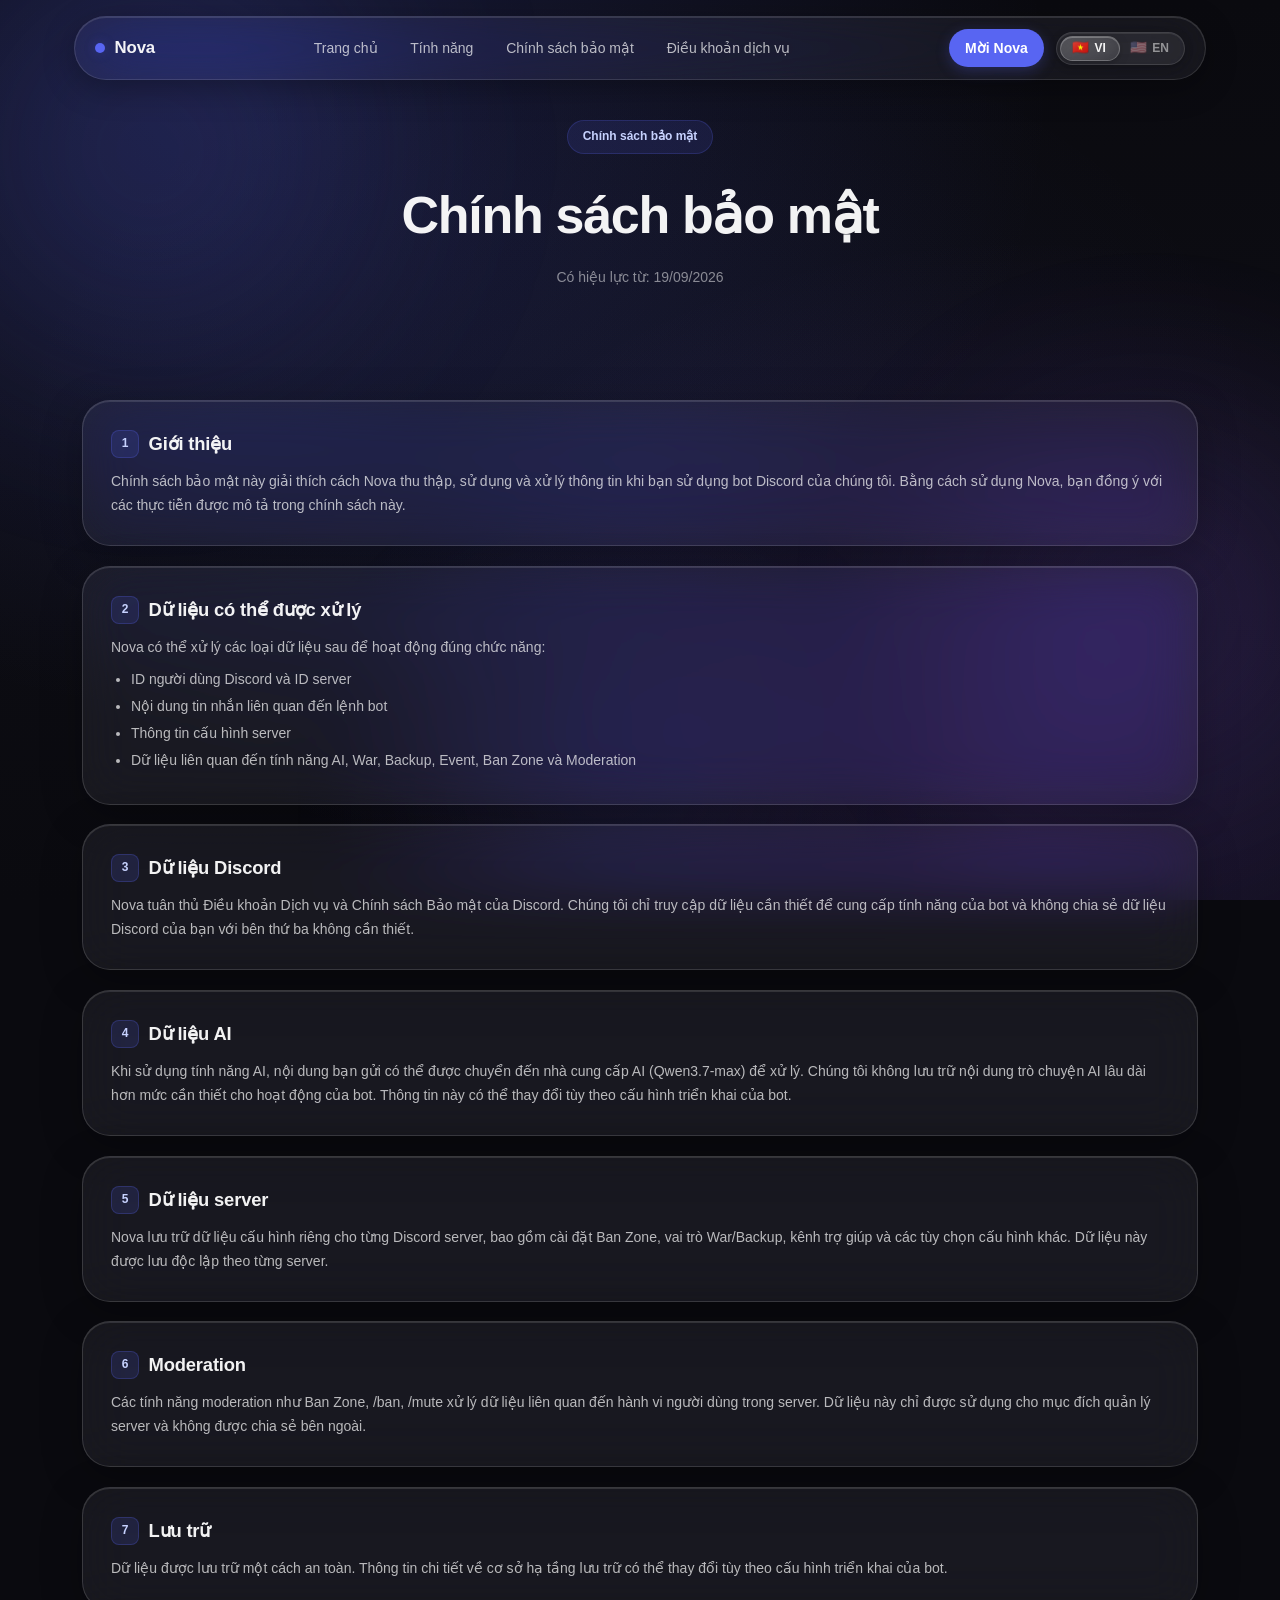
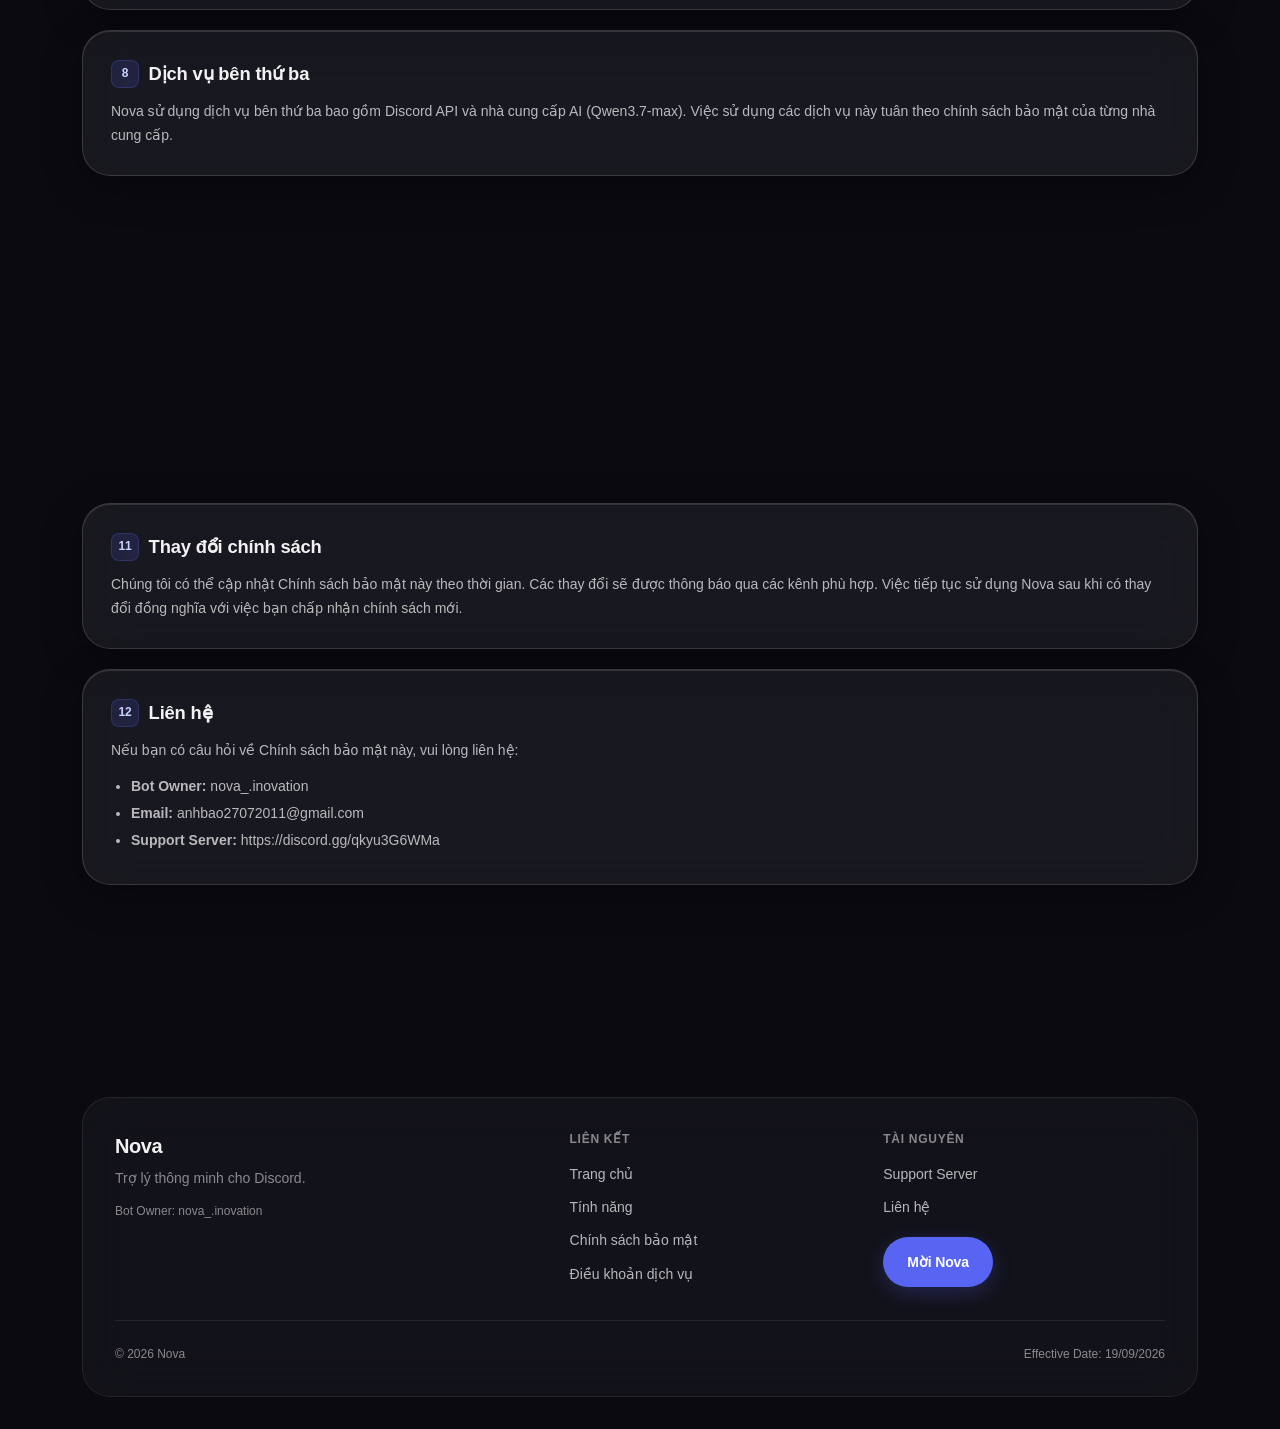
==== privacy-policy.html @ ef2ddf1a "Add files via upload" ====
<!DOCTYPE html>
<html lang="vi">
<head>
    <meta charset="UTF-8">
    <meta name="viewport" content="width=device-width, initial-scale=1.0, viewport-fit=cover">
    <meta name="description" content="Chính sách bảo mật của Nova Discord bot.">
    <meta name="theme-color" content="#0a0a0f">

    <!-- Open Graph -->
    <meta property="og:type" content="website">
    <meta property="og:title" content="Chính sách bảo mật — Nova">
    <meta property="og:description" content="Chính sách bảo mật của Nova Discord bot.">
    <meta property="og:image" content="assets/avatar.png">

    <!-- Twitter -->
    <meta name="twitter:card" content="summary_large_image">
    <meta name="twitter:title" content="Chính sách bảo mật — Nova">
    <meta name="twitter:description" content="Chính sách bảo mật của Nova Discord bot.">

    <title>Chính sách bảo mật — Nova</title>
    <link rel="icon" type="image/png" href="assets/avatar.png">
    <link rel="stylesheet" href="style.css">
</head>
<body data-page="privacy">
    <!-- Background Ambient Lighting -->
    <div class="bg-ambient" aria-hidden="true">
        <div class="blob blob-1"></div>
        <div class="blob blob-2"></div>
        <div class="blob blob-3"></div>
    </div>

    <!-- Mobile Overlay -->
    <div class="mobile-overlay" aria-hidden="true"></div>

    <!-- Navbar -->
    <nav class="navbar" role="navigation" aria-label="Main navigation">
        <div class="navbar-inner">
            <a href="index.html" class="nav-brand" aria-label="Nova Home">
                <span class="nav-brand-dot" aria-hidden="true"></span>
                <span>Nova</span>
            </a>

            <ul class="nav-links" role="list">
                <li><a href="index.html" data-i18n="nav.home">Trang chủ</a></li>
                <li><a href="index.html#features" data-i18n="nav.features">Tính năng</a></li>
                <li><a href="privacy-policy.html" data-i18n="nav.privacy">Chính sách bảo mật</a></li>
                <li><a href="terms-of-service.html" data-i18n="nav.terms">Điều khoản dịch vụ</a></li>
            </ul>

            <div class="nav-actions">
                <a href="#" data-href="invite" class="nav-invite" data-i18n="nav.invite">Mời Nova</a>

                <div class="lang-switch vi" role="group" aria-label="Language switcher">
                    <div class="lang-switch-thumb" aria-hidden="true"></div>
                    <button type="button" class="lang-btn" data-lang="vi" role="tab" aria-selected="true" aria-label="Tiếng Việt">
                        <span class="lang-flag">🇻🇳</span>
                        <span>VI</span>
                    </button>
                    <button type="button" class="lang-btn" data-lang="en" role="tab" aria-selected="false" aria-label="English">
                        <span class="lang-flag">🇺🇸</span>
                        <span>EN</span>
                    </button>
                </div>

                <button type="button" class="mobile-menu-btn" aria-label="Open menu" aria-expanded="false" aria-controls="mobile-menu">
                    <span aria-hidden="true"></span>
                </button>
            </div>
        </div>
    </nav>

    <!-- Mobile Menu -->
    <div class="mobile-menu" id="mobile-menu" role="dialog" aria-label="Mobile navigation">
        <a href="index.html" data-i18n="nav.home">Trang chủ</a>
        <a href="index.html#features" data-i18n="nav.features">Tính năng</a>
        <a href="privacy-policy.html" data-i18n="nav.privacy">Chính sách bảo mật</a>
        <a href="terms-of-service.html" data-i18n="nav.terms">Điều khoản dịch vụ</a>
        <a href="#" data-href="invite" class="mobile-invite" data-i18n="nav.invite">Mời Nova</a>
    </div>

    <!-- Legal Hero -->
    <header class="legal-hero">
        <div class="container">
            <div class="reveal">
                <span class="legal-badge" data-i18n="privacy.badge">Chính sách bảo mật</span>
            </div>
            <h1 class="legal-title reveal" data-stagger="1" data-i18n="privacy.title">Chính sách bảo mật</h1>
            <p class="legal-effective reveal" data-stagger="2" data-i18n="privacy.effective">Có hiệu lực từ: 19/09/2026</p>
        </div>
    </header>

    <!-- Legal Content -->
    <main class="legal-content">
        <div class="container">
            <article class="legal-section reveal">
                <h2><span class="legal-section-num">1</span><span data-i18n="privacy.s1.title">Giới thiệu</span></h2>
                <p data-i18n="privacy.s1.text">
                    Chính sách bảo mật này giải thích cách Nova thu thập, sử dụng và xử lý thông tin khi bạn sử dụng bot Discord của chúng tôi. Bằng cách sử dụng Nova, bạn đồng ý với các thực tiễn được mô tả trong chính sách này.
                </p>
            </article>

            <article class="legal-section reveal">
                <h2><span class="legal-section-num">2</span><span data-i18n="privacy.s2.title">Dữ liệu có thể được xử lý</span></h2>
                <p data-i18n="privacy.s2.text">Nova có thể xử lý các loại dữ liệu sau để hoạt động đúng chức năng:</p>
                <ul data-i18n-list="privacy.s2.items">
                    <li>ID người dùng Discord và ID server</li>
                    <li>Nội dung tin nhắn liên quan đến lệnh bot</li>
                    <li>Thông tin cấu hình server</li>
                    <li>Dữ liệu liên quan đến tính năng AI, War, Backup, Event, Ban Zone và Moderation</li>
                </ul>
            </article>

            <article class="legal-section reveal">
                <h2><span class="legal-section-num">3</span><span data-i18n="privacy.s3.title">Dữ liệu Discord</span></h2>
                <p data-i18n="privacy.s3.text">
                    Nova tuân thủ Điều khoản Dịch vụ và Chính sách Bảo mật của Discord. Chúng tôi chỉ truy cập dữ liệu cần thiết để cung cấp tính năng của bot và không chia sẻ dữ liệu Discord của bạn với bên thứ ba không cần thiết.
                </p>
            </article>

            <article class="legal-section reveal">
                <h2><span class="legal-section-num">4</span><span data-i18n="privacy.s4.title">Dữ liệu AI</span></h2>
                <p data-i18n="privacy.s4.text">
                    Khi sử dụng tính năng AI, nội dung bạn gửi có thể được chuyển đến nhà cung cấp AI (Qwen3.7-max) để xử lý. Chúng tôi không lưu trữ nội dung trò chuyện AI lâu dài hơn mức cần thiết cho hoạt động của bot. Thông tin này có thể thay đổi tùy theo cấu hình triển khai của bot.
                </p>
            </article>

            <article class="legal-section reveal">
                <h2><span class="legal-section-num">5</span><span data-i18n="privacy.s5.title">Dữ liệu server</span></h2>
                <p data-i18n="privacy.s5.text">
                    Nova lưu trữ dữ liệu cấu hình riêng cho từng Discord server, bao gồm cài đặt Ban Zone, vai trò War/Backup, kênh trợ giúp và các tùy chọn cấu hình khác. Dữ liệu này được lưu độc lập theo từng server.
                </p>
            </article>

            <article class="legal-section reveal">
                <h2><span class="legal-section-num">6</span><span data-i18n="privacy.s6.title">Moderation</span></h2>
                <p data-i18n="privacy.s6.text">
                    Các tính năng moderation như Ban Zone, /ban, /mute xử lý dữ liệu liên quan đến hành vi người dùng trong server. Dữ liệu này chỉ được sử dụng cho mục đích quản lý server và không được chia sẻ bên ngoài.
                </p>
            </article>

            <article class="legal-section reveal">
                <h2><span class="legal-section-num">7</span><span data-i18n="privacy.s7.title">Lưu trữ</span></h2>
                <p data-i18n="privacy.s7.text">
                    Dữ liệu được lưu trữ một cách an toàn. Thông tin chi tiết về cơ sở hạ tầng lưu trữ có thể thay đổi tùy theo cấu hình triển khai của bot.
                </p>
            </article>

            <article class="legal-section reveal">
                <h2><span class="legal-section-num">8</span><span data-i18n="privacy.s8.title">Dịch vụ bên thứ ba</span></h2>
                <p data-i18n="privacy.s8.text">
                    Nova sử dụng dịch vụ bên thứ ba bao gồm Discord API và nhà cung cấp AI (Qwen3.7-max). Việc sử dụng các dịch vụ này tuân theo chính sách bảo mật của từng nhà cung cấp.
                </p>
            </article>

            <article class="legal-section reveal">
                <h2><span class="legal-section-num">9</span><span data-i18n="privacy.s9.title">Bảo mật</span></h2>
                <p data-i18n="privacy.s9.text">
                    Chúng tôi thực hiện các biện pháp bảo mật hợp lý để bảo vệ dữ liệu. Tuy nhiên, không có phương thức truyền tải hoặc lưu trữ nào hoàn toàn an toàn. Thông tin chi tiết về mã hóa có thể thay đổi tùy theo cấu hình triển khai của bot.
                </p>
            </article>

            <article class="legal-section reveal">
                <h2><span class="legal-section-num">10</span><span data-i18n="privacy.s10.title">Thời gian lưu trữ</span></h2>
                <p data-i18n="privacy.s10.text">
                    Dữ liệu được lưu trữ trong khoảng thời gian cần thiết để cung cấp dịch vụ. Thời gian lưu trữ cụ thể có thể thay đổi tùy theo cấu hình triển khai của bot.
                </p>
            </article>

            <article class="legal-section reveal">
                <h2><span class="legal-section-num">11</span><span data-i18n="privacy.s11.title">Thay đổi chính sách</span></h2>
                <p data-i18n="privacy.s11.text">
                    Chúng tôi có thể cập nhật Chính sách bảo mật này theo thời gian. Các thay đổi sẽ được thông báo qua các kênh phù hợp. Việc tiếp tục sử dụng Nova sau khi có thay đổi đồng nghĩa với việc bạn chấp nhận chính sách mới.
                </p>
            </article>

            <article class="legal-section reveal">
                <h2><span class="legal-section-num">12</span><span data-i18n="privacy.s12.title">Liên hệ</span></h2>
                <p data-i18n="privacy.s12.text">Nếu bạn có câu hỏi về Chính sách bảo mật này, vui lòng liên hệ:</p>
                <ul style="margin-top: 0.75rem;">
                    <li><strong>Bot Owner:</strong> nova_.inovation</li>
                    <li><strong>Email:</strong> <a href="mailto:anhbao27072011@gmail.com">anhbao27072011@gmail.com</a></li>
                    <li><strong>Support Server:</strong> <a href="https://discord.gg/qkyu3G6WMa" target="_blank" rel="noopener noreferrer">https://discord.gg/qkyu3G6WMa</a></li>
                </ul>
            </article>
        </div>
    </main>

    <!-- Footer -->
    <footer class="footer">
        <div class="container">
            <div class="footer-inner">
                <div class="footer-grid">
                    <div>
                        <div class="footer-brand-name">Nova</div>
                        <p class="footer-brand-tagline" data-i18n="footer.tagline">Trợ lý thông minh cho Discord.</p>
                        <p class="footer-owner" data-i18n="footer.owner">Bot Owner: nova_.inovation</p>
                    </div>

                    <div>
                        <h4 class="footer-col-title" data-i18n="footer.col.links">Liên kết</h4>
                        <ul class="footer-links" role="list">
                            <li><a href="index.html" data-i18n="footer.link.home">Trang chủ</a></li>
                            <li><a href="index.html#features" data-i18n="footer.link.features">Tính năng</a></li>
                            <li><a href="privacy-policy.html" data-i18n="footer.link.privacy">Chính sách bảo mật</a></li>
                            <li><a href="terms-of-service.html" data-i18n="footer.link.terms">Điều khoản dịch vụ</a></li>
                        </ul>
                    </div>

                    <div>
                        <h4 class="footer-col-title" data-i18n="footer.col.resources">Tài nguyên</h4>
                        <ul class="footer-links" role="list">
                            <li><a href="#" data-href="support" target="_blank" rel="noopener noreferrer" data-i18n="footer.link.support">Support Server</a></li>
                            <li><a href="mailto:anhbao27072011@gmail.com" data-i18n="footer.link.contact">Liên hệ</a></li>
                        </ul>
                        <div style="margin-top: 1rem;">
                            <a href="#" data-href="invite" class="btn btn-primary" data-i18n="footer.invite">Mời Nova</a>
                        </div>
                    </div>
                </div>

                <div class="footer-bottom">
                    <span data-i18n="footer.copyright">© 2026 Nova</span>
                    <span data-i18n="footer.effective">Effective Date: 19/09/2026</span>
                </div>
            </div>
        </div>
    </footer>

    <script src="script.js"></script>
</body>
</html>
---- style.css ----
/* ============================================
   Nova — iOS 27 Liquid Glass Design System
   ============================================ */

/* ---------- CSS Variables ---------- */
:root {
    /* Colors */
    --bg-deep: #0a0a0f;
    --bg-mid: #12121a;
    --accent: #5865F2;
    --accent-soft: rgba(88, 101, 242, 0.35);
    --accent-glow: rgba(88, 101, 242, 0.25);
    --text-primary: rgba(255, 255, 255, 0.95);
    --text-secondary: rgba(255, 255, 255, 0.7);
    --text-tertiary: rgba(255, 255, 255, 0.5);
    --glass-bg: rgba(255, 255, 255, 0.06);
    --glass-bg-strong: rgba(255, 255, 255, 0.09);
    --glass-bg-darker: rgba(255, 255, 255, 0.035);
    --glass-border: rgba(255, 255, 255, 0.14);
    --glass-border-strong: rgba(255, 255, 255, 0.2);
    --glass-shadow: 0 20px 70px rgba(0, 0, 0, 0.35);
    --glass-shadow-soft: 0 10px 40px rgba(0, 0, 0, 0.25);
    --inner-highlight: inset 0 1px 0 rgba(255, 255, 255, 0.12);
    --inner-highlight-strong: inset 0 1px 0 rgba(255, 255, 255, 0.18);

    /* Typography */
    --font-primary: -apple-system, BlinkMacSystemFont, 'SF Pro Display', 'SF Pro Text', 'Helvetica Neue', Arial, sans-serif;
    --fs-hero: clamp(2.5rem, 8vw, 5rem);
    --fs-h1: clamp(2rem, 5vw, 3.25rem);
    --fs-h2: clamp(1.5rem, 4vw, 2.25rem);
    --fs-h3: clamp(1.15rem, 2.5vw, 1.35rem);
    --fs-body: clamp(0.95rem, 1.8vw, 1.05rem);
    --fs-small: 0.875rem;
    --fs-caption: 0.75rem;

    /* Spacing */
    --section-padding: clamp(4rem, 10vw, 7rem);
    --container-max: 1180px;
    --radius-lg: 28px;
    --radius-md: 20px;
    --radius-sm: 14px;
    --radius-pill: 999px;

    /* Motion */
    --spring: cubic-bezier(0.34, 1.56, 0.64, 1);
    --ease-out: cubic-bezier(0.16, 1, 0.3, 1);
    --ease-in-out: cubic-bezier(0.65, 0, 0.35, 1);
    --duration-fast: 180ms;
    --duration-normal: 320ms;
    --duration-slow: 520ms;
}

/* ---------- Reset & Base ---------- */
*, *::before, *::after {
    box-sizing: border-box;
    margin: 0;
    padding: 0;
}

html {
    scroll-behavior: smooth;
    -webkit-text-size-adjust: 100%;
}

body {
    font-family: var(--font-primary);
    font-size: var(--fs-body);
    color: var(--text-primary);
    background: var(--bg-deep);
    line-height: 1.6;
    -webkit-font-smoothing: antialiased;
    -moz-osx-font-smoothing: grayscale;
    overflow-x: hidden;
    min-height: 100vh;
    padding-top: env(safe-area-inset-top);
    padding-bottom: env(safe-area-inset-bottom);
}

body.page-transitioning {
    opacity: 0;
    filter: blur(8px);
    transform: scale(0.98);
    transition: opacity 280ms var(--ease-in-out),
                filter 280ms var(--ease-in-out),
                transform 280ms var(--ease-in-out);
}

body.page-entering {
    animation: pageEnter 420ms var(--ease-out) both;
}

@keyframes pageEnter {
    from {
        opacity: 0;
        filter: blur(10px);
        transform: scale(0.985);
    }
    to {
        opacity: 1;
        filter: blur(0);
        transform: scale(1);
    }
}

a {
    color: inherit;
    text-decoration: none;
}

img {
    max-width: 100%;
    display: block;
}

button {
    font-family: inherit;
    cursor: pointer;
    border: none;
    background: none;
    color: inherit;
}

/* ---------- Background Ambient Lighting ---------- */
.bg-ambient {
    position: fixed;
    inset: 0;
    z-index: -2;
    background:
        radial-gradient(ellipse at 20% 10%, rgba(88, 101, 242, 0.18) 0%, transparent 55%),
        radial-gradient(ellipse at 80% 90%, rgba(139, 92, 246, 0.15) 0%, transparent 50%),
        radial-gradient(ellipse at 50% 50%, rgba(88, 101, 242, 0.06) 0%, transparent 70%),
        linear-gradient(180deg, #0a0a0f 0%, #0d0d14 50%, #0a0a0f 100%);
    overflow: hidden;
}

.blob {
    position: absolute;
    border-radius: 50%;
    filter: blur(100px);
    opacity: 0.5;
    will-change: transform;
}

.blob-1 {
    width: 600px;
    height: 600px;
    background: radial-gradient(circle, rgba(88, 101, 242, 0.45) 0%, transparent 70%);
    top: -150px;
    left: -150px;
    animation: blobFloat1 28s ease-in-out infinite;
}

.blob-2 {
    width: 500px;
    height: 500px;
    background: radial-gradient(circle, rgba(139, 92, 246, 0.4) 0%, transparent 70%);
    top: 40%;
    right: -120px;
    animation: blobFloat2 32s ease-in-out infinite;
}

.blob-3 {
    width: 450px;
    height: 450px;
    background: radial-gradient(circle, rgba(88, 101, 242, 0.25) 0%, transparent 70%);
    bottom: -100px;
    left: 30%;
    animation: blobFloat3 36s ease-in-out infinite;
}

@keyframes blobFloat1 {
    0%, 100% { transform: translate(0, 0) scale(1); }
    33% { transform: translate(60px, 40px) scale(1.08); }
    66% { transform: translate(-30px, 80px) scale(0.95); }
}

@keyframes blobFloat2 {
    0%, 100% { transform: translate(0, 0) scale(1); }
    33% { transform: translate(-50px, -60px) scale(1.05); }
    66% { transform: translate(40px, 30px) scale(0.92); }
}

@keyframes blobFloat3 {
    0%, 100% { transform: translate(0, 0) scale(1); }
    33% { transform: translate(80px, -40px) scale(0.95); }
    66% { transform: translate(-60px, -70px) scale(1.08); }
}

/* ---------- Liquid Glass Utility ---------- */
.glass {
    background: var(--glass-bg);
    backdrop-filter: blur(30px) saturate(180%);
    -webkit-backdrop-filter: blur(30px) saturate(180%);
    border: 1px solid var(--glass-border);
    box-shadow: var(--glass-shadow), var(--inner-highlight);
}

.glass-strong {
    background: var(--glass-bg-strong);
    backdrop-filter: blur(40px) saturate(200%);
    -webkit-backdrop-filter: blur(40px) saturate(200%);
    border: 1px solid var(--glass-border-strong);
    box-shadow: var(--glass-shadow), var(--inner-highlight-strong);
}

.glass-soft {
    background: var(--glass-bg-darker);
    backdrop-filter: blur(20px) saturate(160%);
    -webkit-backdrop-filter: blur(20px) saturate(160%);
    border: 1px solid rgba(255, 255, 255, 0.08);
    box-shadow: var(--glass-shadow-soft), var(--inner-highlight);
}

/* ---------- Container ---------- */
.container {
    max-width: var(--container-max);
    margin: 0 auto;
    padding: 0 clamp(1rem, 4vw, 2rem);
}

/* ---------- Navbar ---------- */
.navbar {
    position: sticky;
    top: calc(16px + env(safe-area-inset-top));
    z-index: 1000;
    margin: 0 auto;
    max-width: var(--container-max);
    padding: 0 clamp(0.75rem, 3vw, 1.5rem);
    transition: transform var(--duration-normal) var(--spring),
                backdrop-filter var(--duration-normal) var(--ease-out),
                background var(--duration-normal) var(--ease-out);
}

.navbar-inner {
    display: flex;
    align-items: center;
    justify-content: space-between;
    padding: 0.75rem 1.25rem;
    border-radius: var(--radius-pill);
    background: rgba(255, 255, 255, 0.05);
    backdrop-filter: blur(28px) saturate(180%);
    -webkit-backdrop-filter: blur(28px) saturate(180%);
    border: 1px solid rgba(255, 255, 255, 0.12);
    box-shadow: 0 8px 32px rgba(0, 0, 0, 0.3), inset 0 1px 0 rgba(255, 255, 255, 0.12);
    transition: all var(--duration-normal) var(--spring);
}

.navbar.scrolled .navbar-inner {
    background: rgba(255, 255, 255, 0.07);
    backdrop-filter: blur(40px) saturate(200%);
    -webkit-backdrop-filter: blur(40px) saturate(200%);
    border-color: rgba(255, 255, 255, 0.16);
}

.navbar.scrolled {
    transform: scale(0.97);
}

.nav-brand {
    display: flex;
    align-items: center;
    gap: 0.6rem;
    font-weight: 600;
    font-size: 1.05rem;
    letter-spacing: -0.01em;
}

.nav-brand-dot {
    width: 10px;
    height: 10px;
    border-radius: 50%;
    background: var(--accent);
    box-shadow: 0 0 12px var(--accent-glow);
}

.nav-links {
    display: flex;
    align-items: center;
    gap: 0.25rem;
    list-style: none;
}

.nav-links a {
    padding: 0.5rem 0.9rem;
    border-radius: var(--radius-pill);
    font-size: var(--fs-small);
    font-weight: 500;
    color: var(--text-secondary);
    transition: all var(--duration-fast) var(--ease-out);
}

.nav-links a:hover,
.nav-links a:focus-visible {
    color: var(--text-primary);
    background: rgba(255, 255, 255, 0.08);
    outline: none;
}

.nav-links a:focus-visible {
    box-shadow: 0 0 0 2px var(--accent-soft);
}

.nav-actions {
    display: flex;
    align-items: center;
    gap: 0.75rem;
}

.nav-invite {
    display: inline-flex;
    align-items: center;
    padding: 0.5rem 1rem;
    border-radius: var(--radius-pill);
    background: var(--accent);
    color: #fff;
    font-size: var(--fs-small);
    font-weight: 600;
    transition: all var(--duration-fast) var(--spring);
    box-shadow: 0 4px 14px var(--accent-glow);
}

.nav-invite:hover {
    transform: translateY(-1px);
    box-shadow: 0 6px 20px var(--accent-glow);
    filter: brightness(1.08);
}

.nav-invite:active {
    transform: scale(0.97);
}

.nav-invite:focus-visible {
    outline: none;
    box-shadow: 0 0 0 3px var(--accent-soft), 0 4px 14px var(--accent-glow);
}

/* ---------- Language Switch (Segmented Control) ---------- */
.lang-switch {
    position: relative;
    display: inline-flex;
    padding: 3px;
    border-radius: var(--radius-pill);
    background: rgba(255, 255, 255, 0.06);
    backdrop-filter: blur(20px) saturate(180%);
    -webkit-backdrop-filter: blur(20px) saturate(180%);
    border: 1px solid rgba(255, 255, 255, 0.12);
    box-shadow: inset 0 1px 0 rgba(255, 255, 255, 0.08),
                0 2px 8px rgba(0, 0, 0, 0.2);
}

.lang-switch-thumb {
    position: absolute;
    top: 3px;
    left: 3px;
    height: calc(100% - 6px);
    width: calc(50% - 3px);
    border-radius: var(--radius-pill);
    background: linear-gradient(135deg, rgba(255, 255, 255, 0.18), rgba(255, 255, 255, 0.08));
    backdrop-filter: blur(10px);
    -webkit-backdrop-filter: blur(10px);
    border: 1px solid rgba(255, 255, 255, 0.22);
    box-shadow: 0 2px 10px rgba(0, 0, 0, 0.25),
                inset 0 1px 0 rgba(255, 255, 255, 0.25);
    transition: transform 400ms var(--spring),
                box-shadow 400ms var(--ease-out);
    z-index: 1;
}

.lang-switch.en .lang-switch-thumb {
    transform: translateX(100%);
}

.lang-btn {
    position: relative;
    z-index: 2;
    display: inline-flex;
    align-items: center;
    gap: 0.35rem;
    padding: 0.35rem 0.75rem;
    font-size: var(--fs-caption);
    font-weight: 600;
    color: var(--text-tertiary);
    border-radius: var(--radius-pill);
    transition: color var(--duration-normal) var(--ease-out);
    min-width: 52px;
    justify-content: center;
}

.lang-switch.vi .lang-btn[data-lang="vi"],
.lang-switch.en .lang-btn[data-lang="en"] {
    color: var(--text-primary);
}

.lang-btn:focus-visible {
    outline: none;
    box-shadow: 0 0 0 2px var(--accent-soft);
}

.lang-flag {
    font-size: 0.85rem;
    line-height: 1;
}

/* ---------- Mobile Menu ---------- */
.mobile-menu-btn {
    display: none;
    width: 40px;
    height: 40px;
    border-radius: 50%;
    align-items: center;
    justify-content: center;
    background: rgba(255, 255, 255, 0.06);
    border: 1px solid rgba(255, 255, 255, 0.12);
    backdrop-filter: blur(10px);
    -webkit-backdrop-filter: blur(10px);
    transition: all var(--duration-fast) var(--spring);
}

.mobile-menu-btn:hover,
.mobile-menu-btn:focus-visible {
    background: rgba(255, 255, 255, 0.1);
    outline: none;
}

.mobile-menu-btn:active {
    transform: scale(0.95);
}

.mobile-menu-btn span {
    display: block;
    width: 18px;
    height: 2px;
    background: var(--text-primary);
    border-radius: 2px;
    position: relative;
    transition: all var(--duration-normal) var(--spring);
}

.mobile-menu-btn span::before,
.mobile-menu-btn span::after {
    content: '';
    position: absolute;
    left: 0;
    width: 18px;
    height: 2px;
    background: var(--text-primary);
    border-radius: 2px;
    transition: all var(--duration-normal) var(--spring);
}

.mobile-menu-btn span::before { top: -6px; }
.mobile-menu-btn span::after { top: 6px; }

.mobile-menu-btn.open span {
    background: transparent;
}

.mobile-menu-btn.open span::before {
    top: 0;
    transform: rotate(45deg);
}

.mobile-menu-btn.open span::after {
    top: 0;
    transform: rotate(-45deg);
}

.mobile-overlay {
    display: none;
    position: fixed;
    inset: 0;
    background: rgba(0, 0, 0, 0.4);
    backdrop-filter: blur(4px);
    -webkit-backdrop-filter: blur(4px);
    z-index: 998;
    opacity: 0;
    transition: opacity var(--duration-normal) var(--ease-out);
}

.mobile-overlay.open {
    opacity: 1;
}

.mobile-menu {
    display: none;
    position: fixed;
    top: calc(80px + env(safe-area-inset-top));
    left: 50%;
    transform: translateX(-50%) translateY(-20px) scale(0.96);
    width: calc(100% - 2rem);
    max-width: 400px;
    z-index: 999;
    padding: 0.75rem;
    border-radius: var(--radius-lg);
    background: rgba(20, 20, 28, 0.85);
    backdrop-filter: blur(40px) saturate(200%);
    -webkit-backdrop-filter: blur(40px) saturate(200%);
    border: 1px solid rgba(255, 255, 255, 0.14);
    box-shadow: 0 25px 80px rgba(0, 0, 0, 0.5), inset 0 1px 0 rgba(255, 255, 255, 0.12);
    opacity: 0;
    pointer-events: none;
    transition: all var(--duration-normal) var(--spring);
}

.mobile-menu.open {
    opacity: 1;
    transform: translateX(-50%) translateY(0) scale(1);
    pointer-events: auto;
}

.mobile-menu a {
    display: block;
    padding: 0.85rem 1rem;
    border-radius: var(--radius-sm);
    font-size: 1rem;
    font-weight: 500;
    color: var(--text-secondary);
    transition: all var(--duration-fast) var(--ease-out);
}

.mobile-menu a:hover,
.mobile-menu a:focus-visible {
    background: rgba(255, 255, 255, 0.08);
    color: var(--text-primary);
    outline: none;
}

.mobile-menu .mobile-invite {
    display: block;
    margin-top: 0.5rem;
    padding: 0.85rem 1rem;
    border-radius: var(--radius-sm);
    background: var(--accent);
    color: #fff;
    text-align: center;
    font-weight: 600;
    box-shadow: 0 4px 14px var(--accent-glow);
}

/* ---------- Buttons ---------- */
.btn {
    display: inline-flex;
    align-items: center;
    justify-content: center;
    gap: 0.5rem;
    padding: 0.85rem 1.5rem;
    border-radius: var(--radius-pill);
    font-size: var(--fs-small);
    font-weight: 600;
    letter-spacing: -0.01em;
    transition: all var(--duration-fast) var(--spring);
    cursor: pointer;
    user-select: none;
    -webkit-user-select: none;
}

.btn:active {
    transform: scale(0.97);
}

.btn:focus-visible {
    outline: none;
    box-shadow: 0 0 0 3px var(--accent-soft);
}

.btn-primary {
    background: var(--accent);
    color: #fff;
    box-shadow: 0 6px 20px var(--accent-glow);
}

.btn-primary:hover {
    transform: translateY(-1px);
    box-shadow: 0 8px 28px var(--accent-glow);
    filter: brightness(1.08);
}

.btn-primary:active {
    transform: scale(0.97) translateY(0);
}

.btn-glass {
    background: rgba(255, 255, 255, 0.08);
    color: var(--text-primary);
    border: 1px solid rgba(255, 255, 255, 0.16);
    backdrop-filter: blur(10px);
    -webkit-backdrop-filter: blur(10px);
}

.btn-glass:hover {
    background: rgba(255, 255, 255, 0.12);
    border-color: rgba(255, 255, 255, 0.22);
    transform: translateY(-1px);
}

.btn-glass:active {
    transform: scale(0.97) translateY(0);
}

.btn-lg {
    padding: 1rem 1.75rem;
    font-size: 1rem;
}

/* ---------- Hero Section ---------- */
.hero {
    padding: calc(var(--section-padding) * 0.8) 0 var(--section-padding);
    text-align: center;
    position: relative;
}

.hero-avatar-wrap {
    position: relative;
    display: inline-flex;
    margin-bottom: 2.5rem;
    animation: floatAvatar 6s ease-in-out infinite;
}

@keyframes floatAvatar {
    0%, 100% { transform: translateY(0); }
    50% { transform: translateY(-12px); }
}

.hero-avatar-glow {
    position: absolute;
    inset: -20px;
    border-radius: 50%;
    background: radial-gradient(circle, var(--accent-glow) 0%, transparent 70%);
    filter: blur(20px);
    z-index: -1;
}

.hero-avatar {
    width: clamp(100px, 18vw, 140px);
    height: clamp(100px, 18vw, 140px);
    border-radius: 32px;
    overflow: hidden;
    background: linear-gradient(135deg, var(--accent), #8b5cf6);
    display: flex;
    align-items: center;
    justify-content: center;
    font-size: clamp(2.5rem, 6vw, 4rem);
    font-weight: 700;
    color: #fff;
    border: 1px solid rgba(255, 255, 255, 0.25);
    box-shadow:
        0 25px 60px rgba(88, 101, 242, 0.35),
        inset 0 1px 0 rgba(255, 255, 255, 0.3);
    position: relative;
}

.hero-avatar::after {
    content: '';
    position: absolute;
    top: 0;
    left: 0;
    right: 0;
    height: 50%;
    background: linear-gradient(180deg, rgba(255, 255, 255, 0.2), transparent);
    border-radius: 32px 32px 0 0;
    pointer-events: none;
}

.hero-avatar img {
    width: 100%;
    height: 100%;
    object-fit: cover;
}

.hero-title {
    font-size: var(--fs-hero);
    font-weight: 700;
    letter-spacing: -0.03em;
    line-height: 1.05;
    margin-bottom: 1rem;
    background: linear-gradient(180deg, #fff 0%, rgba(255, 255, 255, 0.85) 100%);
    -webkit-background-clip: text;
    -webkit-text-fill-color: transparent;
    background-clip: text;
}

.hero-subtitle {
    font-size: clamp(1.1rem, 2.5vw, 1.5rem);
    font-weight: 500;
    color: var(--text-secondary);
    margin-bottom: 0.75rem;
    letter-spacing: -0.01em;
}

.hero-description {
    font-size: var(--fs-body);
    color: var(--text-tertiary);
    max-width: 600px;
    margin: 0 auto 2.5rem;
    line-height: 1.6;
}

.hero-cta {
    display: flex;
    align-items: center;
    justify-content: center;
    gap: 0.75rem;
    flex-wrap: wrap;
}

/* ---------- Section Headers ---------- */
.section {
    padding: var(--section-padding) 0;
}

.section-header {
    text-align: center;
    margin-bottom: clamp(2.5rem, 6vw, 4rem);
}

.section-eyebrow {
    display: inline-block;
    font-size: var(--fs-caption);
    font-weight: 600;
    text-transform: uppercase;
    letter-spacing: 0.08em;
    color: var(--accent);
    margin-bottom: 0.75rem;
}

.section-title {
    font-size: var(--fs-h1);
    font-weight: 700;
    letter-spacing: -0.025em;
    line-height: 1.15;
    margin-bottom: 0.75rem;
}

.section-subtitle {
    font-size: var(--fs-body);
    color: var(--text-tertiary);
    max-width: 560px;
    margin: 0 auto;
}

/* ---------- Scroll Reveal ---------- */
.reveal {
    opacity: 0;
    transform: translateY(30px);
    filter: blur(10px);
    transition:
        opacity 700ms var(--ease-out),
        transform 700ms var(--ease-out),
        filter 700ms var(--ease-out);
    will-change: opacity, transform, filter;
}

.reveal.visible {
    opacity: 1;
    transform: translateY(0);
    filter: blur(0);
}

/* ---------- Feature Cards ---------- */
.features-grid {
    display: grid;
    grid-template-columns: repeat(auto-fit, minmax(280px, 1fr));
    gap: 1.25rem;
}

.feature-card {
    position: relative;
    padding: 1.75rem;
    border-radius: var(--radius-lg);
    background: var(--glass-bg);
    backdrop-filter: blur(30px) saturate(180%);
    -webkit-backdrop-filter: blur(30px) saturate(180%);
    border: 1px solid var(--glass-border);
    box-shadow: var(--glass-shadow-soft), var(--inner-highlight);
    transition: all var(--duration-normal) var(--spring);
    overflow: hidden;
    transform-style: preserve-3d;
    cursor: default;
}

.feature-card::before {
    content: '';
    position: absolute;
    top: 0;
    left: 0;
    right: 0;
    height: 1px;
    background: linear-gradient(90deg, transparent, rgba(255, 255, 255, 0.2), transparent);
    opacity: 0;
    transition: opacity var(--duration-normal) var(--ease-out);
}

.feature-card:hover {
    transform: translateY(-6px);
    background: rgba(255, 255, 255, 0.085);
    border-color: rgba(255, 255, 255, 0.2);
    box-shadow: 0 30px 80px rgba(0, 0, 0, 0.4), var(--inner-highlight-strong);
}

.feature-card:hover::before {
    opacity: 1;
}

.feature-icon {
    width: 48px;
    height: 48px;
    border-radius: 16px;
    display: flex;
    align-items: center;
    justify-content: center;
    font-size: 1.5rem;
    margin-bottom: 1.25rem;
    background: linear-gradient(135deg, rgba(88, 101, 242, 0.25), rgba(139, 92, 246, 0.15));
    border: 1px solid rgba(255, 255, 255, 0.12);
    transition: transform var(--duration-normal) var(--spring);
}

.feature-card:hover .feature-icon {
    transform: scale(1.08);
}

.feature-title {
    font-size: var(--fs-h3);
    font-weight: 600;
    letter-spacing: -0.01em;
    margin-bottom: 0.5rem;
}

.feature-desc {
    font-size: var(--fs-small);
    color: var(--text-secondary);
    line-height: 1.55;
    margin-bottom: 1rem;
}

.feature-commands {
    display: flex;
    flex-wrap: wrap;
    gap: 0.4rem;
}

.cmd-pill {
    display: inline-flex;
    align-items: center;
    padding: 0.25rem 0.6rem;
    border-radius: var(--radius-pill);
    background: rgba(255, 255, 255, 0.06);
    border: 1px solid rgba(255, 255, 255, 0.1);
    font-size: var(--fs-caption);
    font-weight: 500;
    font-family: 'SF Mono', ui-monospace, Menlo, Consolas, monospace;
    color: var(--text-secondary);
}

.feature-powered {
    margin-top: 0.75rem;
    font-size: var(--fs-caption);
    color: var(--accent);
    font-weight: 500;
}

/* ---------- Commands Section ---------- */
.commands-grid {
    display: grid;
    grid-template-columns: repeat(auto-fit, minmax(240px, 1fr));
    gap: 0.75rem;
}

.command-item {
    display: flex;
    align-items: flex-start;
    gap: 0.85rem;
    padding: 1rem 1.15rem;
    border-radius: var(--radius-md);
    background: var(--glass-bg-darker);
    backdrop-filter: blur(20px) saturate(160%);
    -webkit-backdrop-filter: blur(20px) saturate(160%);
    border: 1px solid rgba(255, 255, 255, 0.08);
    transition: all var(--duration-fast) var(--ease-out);
}

.command-item:hover {
    background: rgba(255, 255, 255, 0.06);
    border-color: rgba(255, 255, 255, 0.14);
}

.command-name {
    flex-shrink: 0;
    padding: 0.3rem 0.6rem;
    border-radius: 10px;
    background: rgba(88, 101, 242, 0.15);
    border: 1px solid rgba(88, 101, 242, 0.25);
    font-size: var(--fs-caption);
    font-weight: 600;
    font-family: 'SF Mono', ui-monospace, Menlo, Consolas, monospace;
    color: #c7d2fe;
    white-space: nowrap;
}

.command-desc {
    font-size: var(--fs-small);
    color: var(--text-secondary);
    line-height: 1.45;
    padding-top: 0.2rem;
}

/* ---------- Help Menu Mockup ---------- */
.help-menu-wrap {
    max-width: 520px;
    margin: 0 auto;
}

.help-menu {
    padding: 1.5rem;
    border-radius: var(--radius-lg);
    background: rgba(20, 20, 30, 0.6);
    backdrop-filter: blur(40px) saturate(200%);
    -webkit-backdrop-filter: blur(40px) saturate(200%);
    border: 1px solid rgba(255, 255, 255, 0.14);
    box-shadow: 0 30px 80px rgba(0, 0, 0, 0.45), inset 0 1px 0 rgba(255, 255, 255, 0.12);
}

.help-menu-header {
    display: flex;
    align-items: center;
    gap: 0.5rem;
    padding-bottom: 1rem;
    margin-bottom: 1rem;
    border-bottom: 1px solid rgba(255, 255, 255, 0.08);
}

.help-menu-dot {
    width: 8px;
    height: 8px;
    border-radius: 50%;
    background: var(--accent);
}

.help-menu-title {
    font-weight: 600;
    font-size: 0.95rem;
}

.help-menu-section {
    margin-bottom: 1.25rem;
}

.help-menu-section-title {
    display: flex;
    align-items: center;
    gap: 0.5rem;
    font-size: 0.85rem;
    font-weight: 600;
    color: var(--text-secondary);
    margin-bottom: 0.5rem;
}

.help-menu-desc {
    font-size: var(--fs-small);
    color: var(--text-tertiary);
    line-height: 1.5;
    margin-bottom: 0.25rem;
}

.help-menu-categories {
    list-style: none;
    display: flex;
    flex-direction: column;
    gap: 0.15rem;
}

.help-menu-categories li {
    display: flex;
    align-items: center;
    gap: 0.6rem;
    padding: 0.45rem 0.65rem;
    border-radius: 10px;
    font-size: var(--fs-small);
    color: var(--text-secondary);
    transition: background var(--duration-fast) var(--ease-out);
}

.help-menu-categories li:hover {
    background: rgba(255, 255, 255, 0.05);
}

.help-menu-tip {
    padding: 0.75rem 1rem;
    border-radius: var(--radius-sm);
    background: rgba(88, 101, 242, 0.1);
    border: 1px solid rgba(88, 101, 242, 0.18);
    font-size: var(--fs-caption);
    color: #c7d2fe;
    line-height: 1.45;
}

/* ---------- iOS Style Dropdown ---------- */
.ios-dropdown {
    position: relative;
    margin-top: 1rem;
}

.ios-dropdown-trigger {
    width: 100%;
    display: flex;
    align-items: center;
    justify-content: space-between;
    padding: 0.85rem 1rem;
    border-radius: var(--radius-sm);
    background: rgba(255, 255, 255, 0.06);
    border: 1px solid rgba(255, 255, 255, 0.1);
    backdrop-filter: blur(10px);
    -webkit-backdrop-filter: blur(10px);
    font-size: var(--fs-small);
    font-weight: 500;
    color: var(--text-secondary);
    transition: all var(--duration-fast) var(--ease-out);
}

.ios-dropdown-trigger:hover,
.ios-dropdown.open .ios-dropdown-trigger {
    background: rgba(255, 255, 255, 0.1);
    border-color: rgba(255, 255, 255, 0.16);
    color: var(--text-primary);
}

.ios-dropdown-trigger:focus-visible {
    outline: none;
    box-shadow: 0 0 0 2px var(--accent-soft);
}

.ios-dropdown-chevron {
    transition: transform var(--duration-normal) var(--spring);
    font-size: 0.7rem;
    opacity: 0.6;
}

.ios-dropdown.open .ios-dropdown-chevron {
    transform: rotate(90deg);
}

.ios-dropdown-menu {
    position: absolute;
    top: calc(100% + 8px);
    left: 0;
    right: 0;
    padding: 0.35rem;
    border-radius: var(--radius-md);
    background: rgba(28, 28, 38, 0.92);
    backdrop-filter: blur(40px) saturate(200%);
    -webkit-backdrop-filter: blur(40px) saturate(200%);
    border: 1px solid rgba(255, 255, 255, 0.14);
    box-shadow: 0 20px 60px rgba(0, 0, 0, 0.5), inset 0 1px 0 rgba(255, 255, 255, 0.1);
    opacity: 0;
    transform: translateY(-8px) scale(0.97);
    pointer-events: none;
    transition: all var(--duration-normal) var(--spring);
    z-index: 10;
    list-style: none;
}

.ios-dropdown.open .ios-dropdown-menu {
    opacity: 1;
    transform: translateY(0) scale(1);
    pointer-events: auto;
}

.ios-dropdown-menu li {
    display: flex;
    align-items: center;
    justify-content: space-between;
    padding: 0.6rem 0.75rem;
    border-radius: 10px;
    font-size: var(--fs-small);
    color: var(--text-secondary);
    cursor: pointer;
    transition: all var(--duration-fast) var(--ease-out);
}

.ios-dropdown-menu li:hover,
.ios-dropdown-menu li:focus-visible {
    background: rgba(255, 255, 255, 0.08);
    color: var(--text-primary);
    outline: none;
}

.ios-dropdown-menu li.selected {
    color: var(--accent);
    font-weight: 500;
}

.ios-dropdown-check {
    opacity: 0;
    font-size: 0.75rem;
    transition: opacity var(--duration-fast) var(--ease-out);
}

.ios-dropdown-menu li.selected .ios-dropdown-check {
    opacity: 1;
}

/* ---------- CTA Section ---------- */
.cta-section {
    text-align: center;
}

.cta-card {
    padding: clamp(2rem, 5vw, 3rem);
    border-radius: var(--radius-lg);
    background: linear-gradient(135deg, rgba(88, 101, 242, 0.15), rgba(139, 92, 246, 0.08));
    backdrop-filter: blur(30px) saturate(180%);
    -webkit-backdrop-filter: blur(30px) saturate(180%);
    border: 1px solid rgba(255, 255, 255, 0.12);
    box-shadow: 0 25px 70px rgba(88, 101, 242, 0.15), var(--inner-highlight);
    position: relative;
    overflow: hidden;
}

.cta-card::before {
    content: '';
    position: absolute;
    top: -50%;
    right: -20%;
    width: 400px;
    height: 400px;
    background: radial-gradient(circle, var(--accent-glow), transparent 70%);
    filter: blur(40px);
    pointer-events: none;
}

.cta-content {
    position: relative;
    z-index: 1;
}

.cta-title {
    font-size: var(--fs-h2);
    font-weight: 700;
    letter-spacing: -0.02em;
    margin-bottom: 0.5rem;
}

.cta-subtitle {
    font-size: var(--fs-body);
    color: var(--text-secondary);
    margin-bottom: 2rem;
}

/* ---------- Contact Section ---------- */
.contact-grid {
    display: grid;
    grid-template-columns: repeat(auto-fit, minmax(240px, 1fr));
    gap: 1rem;
}

.contact-item {
    padding: 1.5rem;
    border-radius: var(--radius-md);
    background: var(--glass-bg);
    backdrop-filter: blur(25px) saturate(180%);
    -webkit-backdrop-filter: blur(25px) saturate(180%);
    border: 1px solid var(--glass-border);
    box-shadow: var(--glass-shadow-soft), var(--inner-highlight);
    transition: all var(--duration-normal) var(--ease-out);
}

.contact-item:hover {
    background: rgba(255, 255, 255, 0.08);
    border-color: rgba(255, 255, 255, 0.18);
}

.contact-label {
    font-size: var(--fs-caption);
    font-weight: 600;
    text-transform: uppercase;
    letter-spacing: 0.06em;
    color: var(--text-tertiary);
    margin-bottom: 0.4rem;
}

.contact-value {
    font-size: 1rem;
    font-weight: 500;
    color: var(--text-primary);
    word-break: break-word;
}

.contact-value a:hover {
    color: var(--accent);
}

/* ---------- Footer ---------- */
.footer {
    padding: 3rem 0 2rem;
    margin-top: 2rem;
}

.footer-inner {
    padding: 2rem;
    border-radius: var(--radius-lg);
    background: var(--glass-bg-darker);
    backdrop-filter: blur(25px) saturate(160%);
    -webkit-backdrop-filter: blur(25px) saturate(160%);
    border: 1px solid rgba(255, 255, 255, 0.08);
}

.footer-grid {
    display: grid;
    grid-template-columns: 1.5fr 1fr 1fr;
    gap: 2rem;
    margin-bottom: 2rem;
}

.footer-brand-name {
    font-size: 1.25rem;
    font-weight: 700;
    letter-spacing: -0.02em;
    margin-bottom: 0.35rem;
}

.footer-brand-tagline {
    font-size: var(--fs-small);
    color: var(--text-tertiary);
}

.footer-owner {
    margin-top: 0.75rem;
    font-size: var(--fs-caption);
    color: var(--text-tertiary);
}

.footer-col-title {
    font-size: var(--fs-caption);
    font-weight: 600;
    text-transform: uppercase;
    letter-spacing: 0.06em;
    color: var(--text-tertiary);
    margin-bottom: 0.75rem;
}

.footer-links {
    list-style: none;
    display: flex;
    flex-direction: column;
    gap: 0.4rem;
}

.footer-links a {
    font-size: var(--fs-small);
    color: var(--text-secondary);
    transition: color var(--duration-fast) var(--ease-out);
}

.footer-links a:hover,
.footer-links a:focus-visible {
    color: var(--text-primary);
    outline: none;
}

.footer-bottom {
    display: flex;
    align-items: center;
    justify-content: space-between;
    flex-wrap: wrap;
    gap: 0.75rem;
    padding-top: 1.5rem;
    border-top: 1px solid rgba(255, 255, 255, 0.08);
    font-size: var(--fs-caption);
    color: var(--text-tertiary);
}

/* ---------- Legal Pages ---------- */
.legal-hero {
    padding: calc(var(--section-padding) * 0.5) 0 var(--section-padding);
    text-align: center;
}

.legal-badge {
    display: inline-flex;
    align-items: center;
    gap: 0.5rem;
    padding: 0.4rem 0.9rem;
    border-radius: var(--radius-pill);
    background: rgba(88, 101, 242, 0.12);
    border: 1px solid rgba(88, 101, 242, 0.22);
    font-size: var(--fs-caption);
    font-weight: 600;
    color: #c7d2fe;
    margin-bottom: 1.25rem;
}

.legal-title {
    font-size: var(--fs-h1);
    font-weight: 700;
    letter-spacing: -0.025em;
    margin-bottom: 0.5rem;
}

.legal-effective {
    font-size: var(--fs-small);
    color: var(--text-tertiary);
}

.legal-content {
    padding-bottom: var(--section-padding);
}

.legal-section {
    margin-bottom: 1.25rem;
    padding: 1.75rem;
    border-radius: var(--radius-lg);
    background: var(--glass-bg);
    backdrop-filter: blur(25px) saturate(180%);
    -webkit-backdrop-filter: blur(25px) saturate(180%);
    border: 1px solid var(--glass-border);
    box-shadow: var(--glass-shadow-soft), var(--inner-highlight);
}

.legal-section-num {
    display: inline-flex;
    align-items: center;
    justify-content: center;
    width: 28px;
    height: 28px;
    border-radius: 8px;
    background: rgba(88, 101, 242, 0.15);
    border: 1px solid rgba(88, 101, 242, 0.25);
    font-size: var(--fs-caption);
    font-weight: 700;
    color: #c7d2fe;
    margin-right: 0.6rem;
}

.legal-section h2 {
    display: flex;
    align-items: center;
    font-size: 1.15rem;
    font-weight: 600;
    letter-spacing: -0.01em;
    margin-bottom: 0.75rem;
}

.legal-section p {
    font-size: var(--fs-small);
    color: var(--text-secondary);
    line-height: 1.65;
}

.legal-section ul {
    margin: 0.5rem 0 0 1.25rem;
    font-size: var(--fs-small);
    color: var(--text-secondary);
    line-height: 1.65;
}

.legal-section li {
    margin-bottom: 0.25rem;
}

.legal-disclaimer {
    padding: 1rem 1.25rem;
    border-radius: var(--radius-md);
    background: rgba(234, 179, 8, 0.08);
    border: 1px solid rgba(234, 179, 8, 0.2);
    font-size: var(--fs-small);
    color: #fde68a;
    line-height: 1.55;
    margin-bottom: 1.25rem;
}

/* ---------- Responsive ---------- */
@media (max-width: 900px) {
    .nav-links {
        display: none;
    }

    .mobile-menu-btn {
        display: inline-flex;
    }

    .mobile-menu {
        display: block;
    }

    .mobile-overlay {
        display: block;
    }

    .footer-grid {
        grid-template-columns: 1fr 1fr;
    }
}

@media (max-width: 640px) {
    :root {
        --section-padding: 3.5rem;
    }

    .nav-invite {
        display: none;
    }

    .navbar-inner {
        padding: 0.65rem 1rem;
    }

    .hero-cta {
        flex-direction: column;
        width: 100%;
    }

    .hero-cta .btn {
        width: 100%;
    }

    .footer-grid {
        grid-template-columns: 1fr;
        gap: 1.5rem;
    }

    .footer-bottom {
        flex-direction: column;
        text-align: center;
    }

    .features-grid {
        grid-template-columns: 1fr;
    }

    .legal-section {
        padding: 1.25rem;
    }
}

@media (max-width: 380px) {
    .lang-btn {
        padding: 0.3rem 0.55rem;
        min-width: 44px;
        font-size: 0.7rem;
    }

    .nav-brand {
        font-size: 0.95rem;
    }
}

/* ---------- Reduced Motion ---------- */
@media (prefers-reduced-motion: reduce) {
    *, *::before, *::after {
        animation-duration: 0.01ms !important;
        animation-iteration-count: 1 !important;
        transition-duration: 0.01ms !important;
        scroll-behavior: auto !important;
    }

    .blob {
        animation: none !important;
    }

    .hero-avatar-wrap {
        animation: none !important;
    }

    .reveal {
        opacity: 1 !important;
        transform: none !important;
        filter: none !important;
    }

    body.page-transitioning,
    body.page-entering {
        opacity: 1 !important;
        filter: none !important;
        transform: none !important;
        animation: none !important;
    }
}

/* ---------- Focus Visible ---------- */
:focus-visible {
    outline: 2px solid var(--accent);
    outline-offset: 2px;
    border-radius: 4px;
}
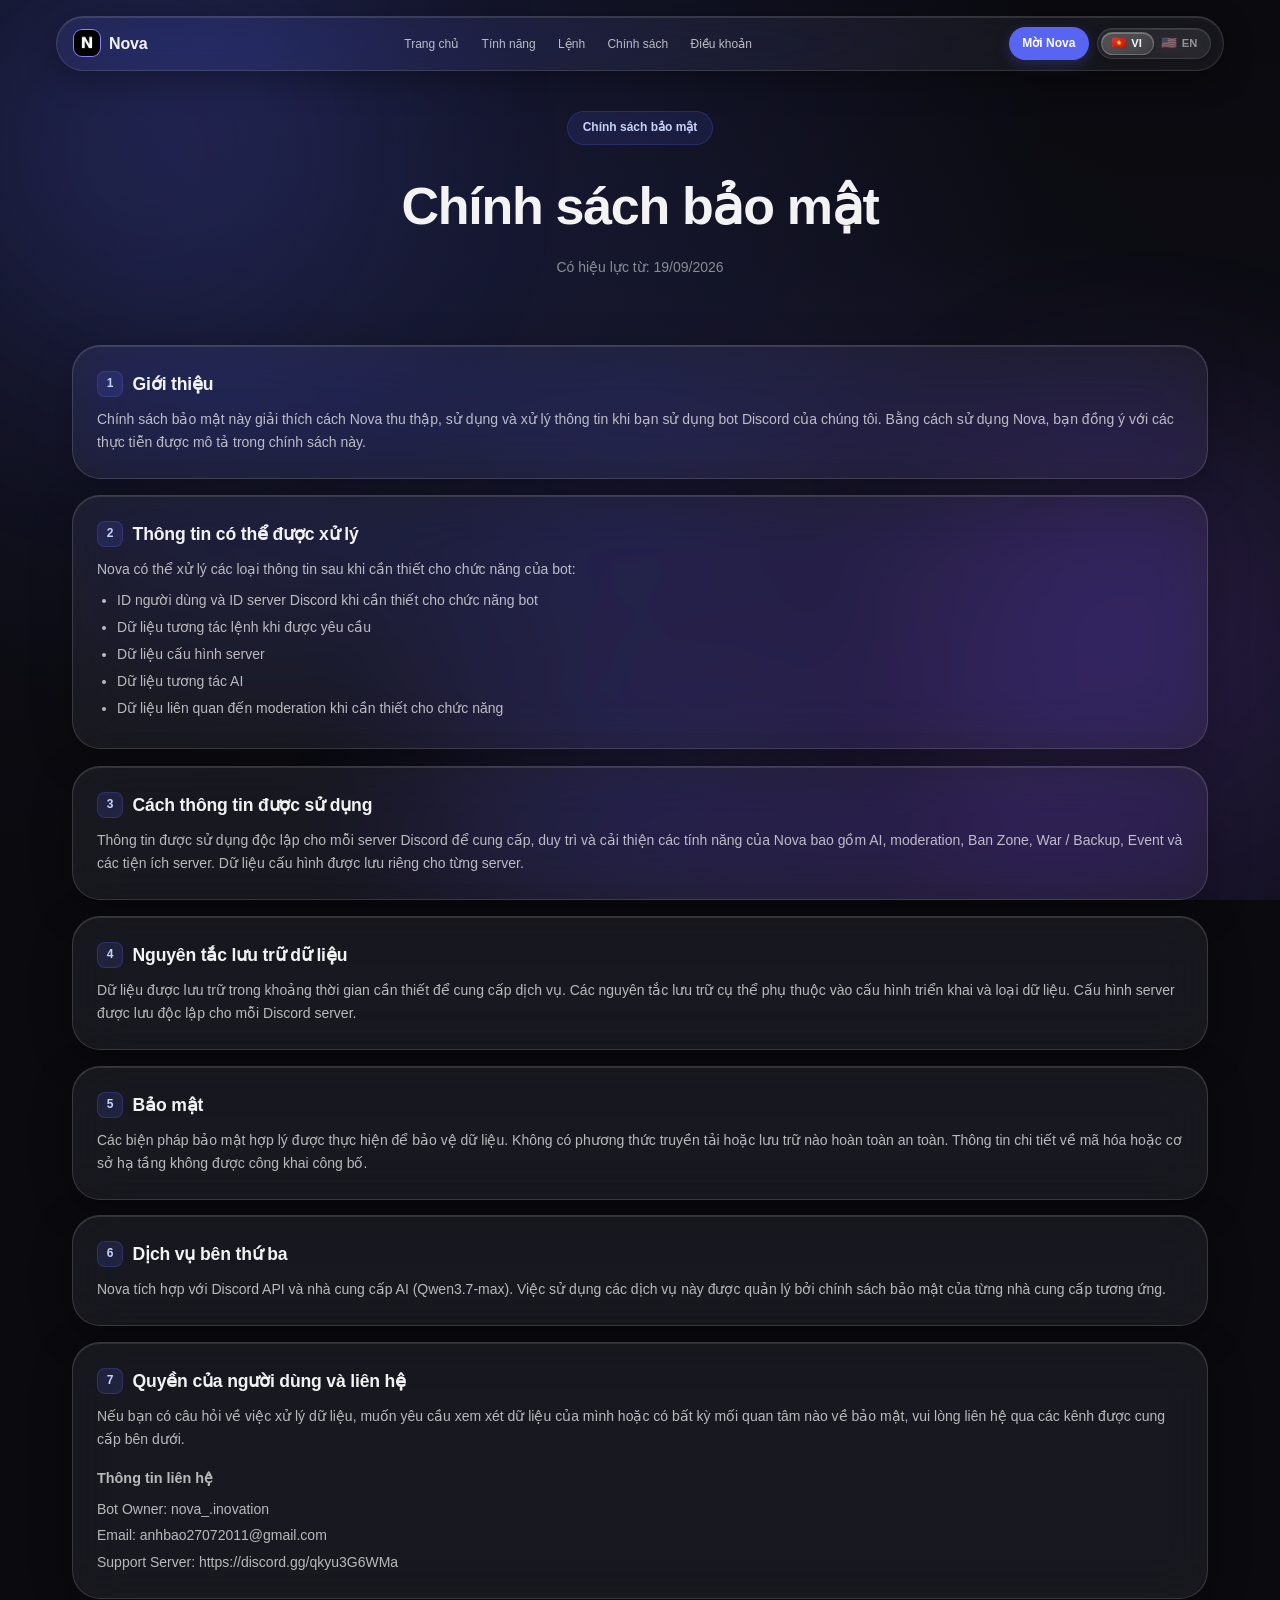
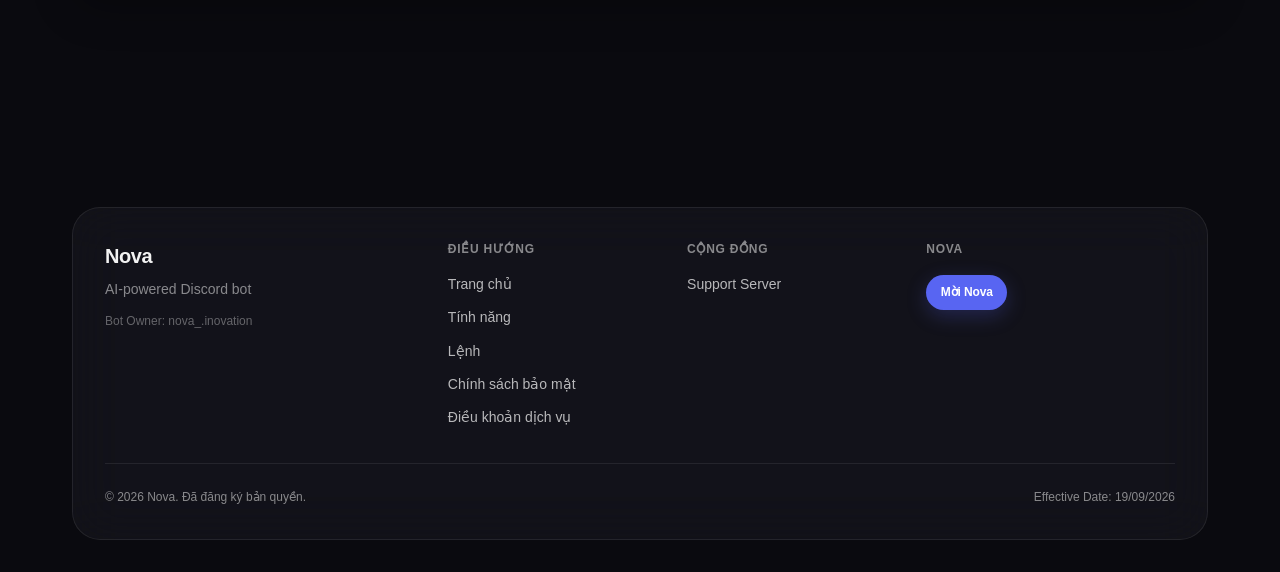
==== commit 1077f8be: "Add files via upload" ====
--- a/privacy-policy.html
+++ b/privacy-policy.html
@@ -6,62 +6,56 @@
     <meta name="description" content="Chính sách bảo mật của Nova Discord bot.">
     <meta name="theme-color" content="#0a0a0f">
 
-    <!-- Open Graph -->
     <meta property="og:type" content="website">
     <meta property="og:title" content="Chính sách bảo mật — Nova">
     <meta property="og:description" content="Chính sách bảo mật của Nova Discord bot.">
-    <meta property="og:image" content="assets/avatar.png">
+    <meta property="og:image" content="./assets/avatar.png">
 
-    <!-- Twitter -->
     <meta name="twitter:card" content="summary_large_image">
     <meta name="twitter:title" content="Chính sách bảo mật — Nova">
     <meta name="twitter:description" content="Chính sách bảo mật của Nova Discord bot.">
 
     <title>Chính sách bảo mật — Nova</title>
-    <link rel="icon" type="image/png" href="assets/avatar.png">
-    <link rel="stylesheet" href="style.css">
+    <link rel="icon" type="image/png" href="./assets/favicon.png">
+    <link rel="stylesheet" href="./style.css">
 </head>
 <body data-page="privacy">
-    <!-- Background Ambient Lighting -->
     <div class="bg-ambient" aria-hidden="true">
         <div class="blob blob-1"></div>
         <div class="blob blob-2"></div>
         <div class="blob blob-3"></div>
     </div>
 
-    <!-- Mobile Overlay -->
     <div class="mobile-overlay" aria-hidden="true"></div>
 
-    <!-- Navbar -->
     <nav class="navbar" role="navigation" aria-label="Main navigation">
         <div class="navbar-inner">
-            <a href="index.html" class="nav-brand" aria-label="Nova Home">
-                <span class="nav-brand-dot" aria-hidden="true"></span>
+            <a href="./index.html" class="nav-brand" aria-label="Nova Home">
+                <div class="nav-brand-avatar" aria-hidden="true">
+                    <img src="./assets/avatar.png" alt="" onerror="this.style.display='none'; this.parentElement.innerHTML='N';">
+                </div>
                 <span>Nova</span>
             </a>
 
             <ul class="nav-links" role="list">
-                <li><a href="index.html" data-i18n="nav.home">Trang chủ</a></li>
-                <li><a href="index.html#features" data-i18n="nav.features">Tính năng</a></li>
-                <li><a href="privacy-policy.html" data-i18n="nav.privacy">Chính sách bảo mật</a></li>
-                <li><a href="terms-of-service.html" data-i18n="nav.terms">Điều khoản dịch vụ</a></li>
+                <li><a href="./index.html" data-i18n="nav.home">Trang chủ</a></li>
+                <li><a href="./index.html#features-section" data-i18n="nav.features">Tính năng</a></li>
+                <li><a href="./index.html#commands-section" data-i18n="nav.commands">Lệnh</a></li>
+                <li><a href="./privacy-policy.html" data-i18n="nav.privacy">Chính sách</a></li>
+                <li><a href="./terms-of-service.html" data-i18n="nav.terms">Điều khoản</a></li>
             </ul>
 
             <div class="nav-actions">
                 <a href="#" data-href="invite" class="nav-invite" data-i18n="nav.invite">Mời Nova</a>
-
                 <div class="lang-switch vi" role="group" aria-label="Language switcher">
                     <div class="lang-switch-thumb" aria-hidden="true"></div>
                     <button type="button" class="lang-btn" data-lang="vi" role="tab" aria-selected="true" aria-label="Tiếng Việt">
-                        <span class="lang-flag">🇻🇳</span>
-                        <span>VI</span>
+                        <span class="lang-flag">🇻🇳</span><span>VI</span>
                     </button>
                     <button type="button" class="lang-btn" data-lang="en" role="tab" aria-selected="false" aria-label="English">
-                        <span class="lang-flag">🇺🇸</span>
-                        <span>EN</span>
+                        <span class="lang-flag">🇺🇸</span><span>EN</span>
                     </button>
                 </div>
-
                 <button type="button" class="mobile-menu-btn" aria-label="Open menu" aria-expanded="false" aria-controls="mobile-menu">
                     <span aria-hidden="true"></span>
                 </button>
@@ -69,16 +63,17 @@
         </div>
     </nav>
 
-    <!-- Mobile Menu -->
     <div class="mobile-menu" id="mobile-menu" role="dialog" aria-label="Mobile navigation">
-        <a href="index.html" data-i18n="nav.home">Trang chủ</a>
-        <a href="index.html#features" data-i18n="nav.features">Tính năng</a>
-        <a href="privacy-policy.html" data-i18n="nav.privacy">Chính sách bảo mật</a>
-        <a href="terms-of-service.html" data-i18n="nav.terms">Điều khoản dịch vụ</a>
+        <div class="mobile-menu-section" data-i18n="mobile.main">Điều hướng</div>
+        <a href="./index.html" data-i18n="nav.home">Trang chủ</a>
+        <a href="./index.html#features-section" data-i18n="nav.features">Tính năng</a>
+        <a href="./index.html#commands-section" data-i18n="nav.commands">Lệnh</a>
+        <div class="mobile-menu-section" data-i18n="mobile.legal">Pháp lý</div>
+        <a href="./privacy-policy.html" data-i18n="nav.privacy">Chính sách</a>
+        <a href="./terms-of-service.html" data-i18n="nav.terms">Điều khoản</a>
         <a href="#" data-href="invite" class="mobile-invite" data-i18n="nav.invite">Mời Nova</a>
     </div>
 
-    <!-- Legal Hero -->
     <header class="legal-hero">
         <div class="container">
             <div class="reveal">
@@ -89,143 +84,98 @@
         </div>
     </header>
 
-    <!-- Legal Content -->
     <main class="legal-content">
         <div class="container">
             <article class="legal-section reveal">
                 <h2><span class="legal-section-num">1</span><span data-i18n="privacy.s1.title">Giới thiệu</span></h2>
-                <p data-i18n="privacy.s1.text">
-                    Chính sách bảo mật này giải thích cách Nova thu thập, sử dụng và xử lý thông tin khi bạn sử dụng bot Discord của chúng tôi. Bằng cách sử dụng Nova, bạn đồng ý với các thực tiễn được mô tả trong chính sách này.
-                </p>
+                <p data-i18n="privacy.s1.text">Chính sách bảo mật này giải thích cách Nova thu thập, sử dụng và xử lý thông tin khi bạn sử dụng bot Discord của chúng tôi. Bằng cách sử dụng Nova, bạn đồng ý với các thực tiễn được mô tả trong chính sách này.</p>
             </article>
 
             <article class="legal-section reveal">
-                <h2><span class="legal-section-num">2</span><span data-i18n="privacy.s2.title">Dữ liệu có thể được xử lý</span></h2>
-                <p data-i18n="privacy.s2.text">Nova có thể xử lý các loại dữ liệu sau để hoạt động đúng chức năng:</p>
-                <ul data-i18n-list="privacy.s2.items">
-                    <li>ID người dùng Discord và ID server</li>
-                    <li>Nội dung tin nhắn liên quan đến lệnh bot</li>
-                    <li>Thông tin cấu hình server</li>
-                    <li>Dữ liệu liên quan đến tính năng AI, War, Backup, Event, Ban Zone và Moderation</li>
+                <h2><span class="legal-section-num">2</span><span data-i18n="privacy.s2.title">Thông tin có thể được xử lý</span></h2>
+                <p data-i18n="privacy.s2.text">Nova có thể xử lý các loại thông tin sau khi cần thiết cho chức năng của bot:</p>
+                <ul data-i18n="privacy.s2.items">
+                    <li>ID người dùng và ID server Discord khi cần thiết cho chức năng bot</li>
+                    <li>Dữ liệu tương tác lệnh khi được yêu cầu</li>
+                    <li>Dữ liệu cấu hình server</li>
+                    <li>Dữ liệu tương tác AI</li>
+                    <li>Dữ liệu liên quan đến moderation khi cần thiết cho chức năng</li>
                 </ul>
             </article>
 
             <article class="legal-section reveal">
-                <h2><span class="legal-section-num">3</span><span data-i18n="privacy.s3.title">Dữ liệu Discord</span></h2>
-                <p data-i18n="privacy.s3.text">
-                    Nova tuân thủ Điều khoản Dịch vụ và Chính sách Bảo mật của Discord. Chúng tôi chỉ truy cập dữ liệu cần thiết để cung cấp tính năng của bot và không chia sẻ dữ liệu Discord của bạn với bên thứ ba không cần thiết.
-                </p>
+                <h2><span class="legal-section-num">3</span><span data-i18n="privacy.s3.title">Cách thông tin được sử dụng</span></h2>
+                <p data-i18n="privacy.s3.text">Thông tin được sử dụng độc lập cho mỗi server Discord để cung cấp, duy trì và cải thiện các tính năng của Nova bao gồm AI, moderation, Ban Zone, War / Backup, Event và các tiện ích server. Dữ liệu cấu hình được lưu riêng cho từng server.</p>
             </article>
 
             <article class="legal-section reveal">
-                <h2><span class="legal-section-num">4</span><span data-i18n="privacy.s4.title">Dữ liệu AI</span></h2>
-                <p data-i18n="privacy.s4.text">
-                    Khi sử dụng tính năng AI, nội dung bạn gửi có thể được chuyển đến nhà cung cấp AI (Qwen3.7-max) để xử lý. Chúng tôi không lưu trữ nội dung trò chuyện AI lâu dài hơn mức cần thiết cho hoạt động của bot. Thông tin này có thể thay đổi tùy theo cấu hình triển khai của bot.
-                </p>
+                <h2><span class="legal-section-num">4</span><span data-i18n="privacy.s4.title">Nguyên tắc lưu trữ dữ liệu</span></h2>
+                <p data-i18n="privacy.s4.text">Dữ liệu được lưu trữ trong khoảng thời gian cần thiết để cung cấp dịch vụ. Các nguyên tắc lưu trữ cụ thể phụ thuộc vào cấu hình triển khai và loại dữ liệu. Cấu hình server được lưu độc lập cho mỗi Discord server.</p>
             </article>
 
             <article class="legal-section reveal">
-                <h2><span class="legal-section-num">5</span><span data-i18n="privacy.s5.title">Dữ liệu server</span></h2>
-                <p data-i18n="privacy.s5.text">
-                    Nova lưu trữ dữ liệu cấu hình riêng cho từng Discord server, bao gồm cài đặt Ban Zone, vai trò War/Backup, kênh trợ giúp và các tùy chọn cấu hình khác. Dữ liệu này được lưu độc lập theo từng server.
-                </p>
+                <h2><span class="legal-section-num">5</span><span data-i18n="privacy.s5.title">Bảo mật</span></h2>
+                <p data-i18n="privacy.s5.text">Các biện pháp bảo mật hợp lý được thực hiện để bảo vệ dữ liệu. Không có phương thức truyền tải hoặc lưu trữ nào hoàn toàn an toàn. Thông tin chi tiết về mã hóa hoặc cơ sở hạ tầng không được công khai công bố.</p>
             </article>
 
             <article class="legal-section reveal">
-                <h2><span class="legal-section-num">6</span><span data-i18n="privacy.s6.title">Moderation</span></h2>
-                <p data-i18n="privacy.s6.text">
-                    Các tính năng moderation như Ban Zone, /ban, /mute xử lý dữ liệu liên quan đến hành vi người dùng trong server. Dữ liệu này chỉ được sử dụng cho mục đích quản lý server và không được chia sẻ bên ngoài.
-                </p>
+                <h2><span class="legal-section-num">6</span><span data-i18n="privacy.s6.title">Dịch vụ bên thứ ba</span></h2>
+                <p data-i18n="privacy.s6.text">Nova tích hợp với Discord API và nhà cung cấp AI (Qwen3.7-max). Việc sử dụng các dịch vụ này được quản lý bởi chính sách bảo mật của từng nhà cung cấp tương ứng.</p>
             </article>
 
             <article class="legal-section reveal">
-                <h2><span class="legal-section-num">7</span><span data-i18n="privacy.s7.title">Lưu trữ</span></h2>
-                <p data-i18n="privacy.s7.text">
-                    Dữ liệu được lưu trữ một cách an toàn. Thông tin chi tiết về cơ sở hạ tầng lưu trữ có thể thay đổi tùy theo cấu hình triển khai của bot.
-                </p>
-            </article>
-
-            <article class="legal-section reveal">
-                <h2><span class="legal-section-num">8</span><span data-i18n="privacy.s8.title">Dịch vụ bên thứ ba</span></h2>
-                <p data-i18n="privacy.s8.text">
-                    Nova sử dụng dịch vụ bên thứ ba bao gồm Discord API và nhà cung cấp AI (Qwen3.7-max). Việc sử dụng các dịch vụ này tuân theo chính sách bảo mật của từng nhà cung cấp.
-                </p>
-            </article>
-
-            <article class="legal-section reveal">
-                <h2><span class="legal-section-num">9</span><span data-i18n="privacy.s9.title">Bảo mật</span></h2>
-                <p data-i18n="privacy.s9.text">
-                    Chúng tôi thực hiện các biện pháp bảo mật hợp lý để bảo vệ dữ liệu. Tuy nhiên, không có phương thức truyền tải hoặc lưu trữ nào hoàn toàn an toàn. Thông tin chi tiết về mã hóa có thể thay đổi tùy theo cấu hình triển khai của bot.
-                </p>
-            </article>
-
-            <article class="legal-section reveal">
-                <h2><span class="legal-section-num">10</span><span data-i18n="privacy.s10.title">Thời gian lưu trữ</span></h2>
-                <p data-i18n="privacy.s10.text">
-                    Dữ liệu được lưu trữ trong khoảng thời gian cần thiết để cung cấp dịch vụ. Thời gian lưu trữ cụ thể có thể thay đổi tùy theo cấu hình triển khai của bot.
-                </p>
-            </article>
-
-            <article class="legal-section reveal">
-                <h2><span class="legal-section-num">11</span><span data-i18n="privacy.s11.title">Thay đổi chính sách</span></h2>
-                <p data-i18n="privacy.s11.text">
-                    Chúng tôi có thể cập nhật Chính sách bảo mật này theo thời gian. Các thay đổi sẽ được thông báo qua các kênh phù hợp. Việc tiếp tục sử dụng Nova sau khi có thay đổi đồng nghĩa với việc bạn chấp nhận chính sách mới.
-                </p>
-            </article>
-
-            <article class="legal-section reveal">
-                <h2><span class="legal-section-num">12</span><span data-i18n="privacy.s12.title">Liên hệ</span></h2>
-                <p data-i18n="privacy.s12.text">Nếu bạn có câu hỏi về Chính sách bảo mật này, vui lòng liên hệ:</p>
-                <ul style="margin-top: 0.75rem;">
-                    <li><strong>Bot Owner:</strong> nova_.inovation</li>
-                    <li><strong>Email:</strong> <a href="mailto:anhbao27072011@gmail.com">anhbao27072011@gmail.com</a></li>
-                    <li><strong>Support Server:</strong> <a href="https://discord.gg/qkyu3G6WMa" target="_blank" rel="noopener noreferrer">https://discord.gg/qkyu3G6WMa</a></li>
-                </ul>
+                <h2><span class="legal-section-num">7</span><span data-i18n="privacy.s7.title">Quyền của người dùng và liên hệ</span></h2>
+                <p data-i18n="privacy.s7.text">Nếu bạn có câu hỏi về việc xử lý dữ liệu, muốn yêu cầu xem xét dữ liệu của mình hoặc có bất kỳ mối quan tâm nào về bảo mật, vui lòng liên hệ qua các kênh được cung cấp bên dưới.</p>
+                <div style="margin-top:1rem;">
+                    <h4 style="font-size:0.9rem; margin-bottom:0.5rem; color:var(--text-secondary);" data-i18n="privacy.contact.title">Thông tin liên hệ</h4>
+                    <p style="font-size:var(--fs-small); color:var(--text-secondary); margin-bottom:0.2rem;" data-i18n="privacy.contact.owner">Bot Owner: nova_.inovation</p>
+                    <p style="font-size:var(--fs-small); color:var(--text-secondary); margin-bottom:0.2rem;" data-i18n="privacy.contact.email">Email: anhbao27072011@gmail.com</p>
+                    <p style="font-size:var(--fs-small); color:var(--text-secondary);" data-i18n="privacy.contact.support">Support Server: https://discord.gg/qkyu3G6WMa</p>
+                </div>
             </article>
         </div>
     </main>
 
-    <!-- Footer -->
     <footer class="footer">
         <div class="container">
             <div class="footer-inner">
                 <div class="footer-grid">
                     <div>
                         <div class="footer-brand-name">Nova</div>
-                        <p class="footer-brand-tagline" data-i18n="footer.tagline">Trợ lý thông minh cho Discord.</p>
+                        <p class="footer-brand-tagline" data-i18n="footer.tagline">AI-powered Discord bot</p>
                         <p class="footer-owner" data-i18n="footer.owner">Bot Owner: nova_.inovation</p>
                     </div>
-
                     <div>
-                        <h4 class="footer-col-title" data-i18n="footer.col.links">Liên kết</h4>
+                        <h4 class="footer-col-title" data-i18n="footer.col.nav">Điều hướng</h4>
                         <ul class="footer-links" role="list">
-                            <li><a href="index.html" data-i18n="footer.link.home">Trang chủ</a></li>
-                            <li><a href="index.html#features" data-i18n="footer.link.features">Tính năng</a></li>
-                            <li><a href="privacy-policy.html" data-i18n="footer.link.privacy">Chính sách bảo mật</a></li>
-                            <li><a href="terms-of-service.html" data-i18n="footer.link.terms">Điều khoản dịch vụ</a></li>
+                            <li><a href="./index.html" data-i18n="footer.link.home">Trang chủ</a></li>
+                            <li><a href="./index.html#features-section" data-i18n="footer.link.features">Tính năng</a></li>
+                            <li><a href="./index.html#commands-section" data-i18n="footer.link.commands">Lệnh</a></li>
+                            <li><a href="./privacy-policy.html" data-i18n="footer.link.privacy">Chính sách bảo mật</a></li>
+                            <li><a href="./terms-of-service.html" data-i18n="footer.link.terms">Điều khoản dịch vụ</a></li>
                         </ul>
                     </div>
-
                     <div>
-                        <h4 class="footer-col-title" data-i18n="footer.col.resources">Tài nguyên</h4>
+                        <h4 class="footer-col-title" data-i18n="footer.col.community">Cộng đồng</h4>
                         <ul class="footer-links" role="list">
                             <li><a href="#" data-href="support" target="_blank" rel="noopener noreferrer" data-i18n="footer.link.support">Support Server</a></li>
-                            <li><a href="mailto:anhbao27072011@gmail.com" data-i18n="footer.link.contact">Liên hệ</a></li>
                         </ul>
-                        <div style="margin-top: 1rem;">
-                            <a href="#" data-href="invite" class="btn btn-primary" data-i18n="footer.invite">Mời Nova</a>
+                    </div>
+                    <div>
+                        <h4 class="footer-col-title">Nova</h4>
+                        <div class="footer-cta">
+                            <a href="#" data-href="invite" class="btn btn-primary btn-sm" data-i18n="footer.invite">Mời Nova</a>
                         </div>
                     </div>
                 </div>
-
                 <div class="footer-bottom">
-                    <span data-i18n="footer.copyright">© 2026 Nova</span>
-                    <span data-i18n="footer.effective">Effective Date: 19/09/2026</span>
+                    <span data-i18n="footer.copyright">© 2026 Nova. Đã đăng ký bản quyền.</span>
+                    <span>Effective Date: 19/09/2026</span>
                 </div>
             </div>
         </div>
     </footer>
 
-    <script src="script.js"></script>
+    <script src="./script.js"></script>
 </body>
 </html>
--- a/style.css
+++ b/style.css
@@ -10,39 +10,51 @@
     --accent: #5865F2;
     --accent-soft: rgba(88, 101, 242, 0.35);
     --accent-glow: rgba(88, 101, 242, 0.25);
+    --accent-2: #8b5cf6;
     --text-primary: rgba(255, 255, 255, 0.95);
     --text-secondary: rgba(255, 255, 255, 0.7);
     --text-tertiary: rgba(255, 255, 255, 0.5);
+    --text-muted: rgba(255, 255, 255, 0.35);
     --glass-bg: rgba(255, 255, 255, 0.06);
     --glass-bg-strong: rgba(255, 255, 255, 0.09);
     --glass-bg-darker: rgba(255, 255, 255, 0.035);
+    --glass-bg-hover: rgba(255, 255, 255, 0.1);
     --glass-border: rgba(255, 255, 255, 0.14);
     --glass-border-strong: rgba(255, 255, 255, 0.2);
+    --glass-border-hover: rgba(255, 255, 255, 0.22);
     --glass-shadow: 0 20px 70px rgba(0, 0, 0, 0.35);
     --glass-shadow-soft: 0 10px 40px rgba(0, 0, 0, 0.25);
+    --glass-shadow-lg: 0 30px 90px rgba(0, 0, 0, 0.5);
     --inner-highlight: inset 0 1px 0 rgba(255, 255, 255, 0.12);
     --inner-highlight-strong: inset 0 1px 0 rgba(255, 255, 255, 0.18);
+    --danger: #ef4444;
+    --success: #22c55e;
+    --warning: #eab308;
 
     /* Typography */
     --font-primary: -apple-system, BlinkMacSystemFont, 'SF Pro Display', 'SF Pro Text', 'Helvetica Neue', Arial, sans-serif;
+    --font-mono: 'SF Mono', ui-monospace, Menlo, Consolas, 'Liberation Mono', monospace;
     --fs-hero: clamp(2.5rem, 8vw, 5rem);
     --fs-h1: clamp(2rem, 5vw, 3.25rem);
     --fs-h2: clamp(1.5rem, 4vw, 2.25rem);
-    --fs-h3: clamp(1.15rem, 2.5vw, 1.35rem);
+    --fs-h3: clamp(1.1rem, 2.5vw, 1.35rem);
+    --fs-h4: 1.05rem;
     --fs-body: clamp(0.95rem, 1.8vw, 1.05rem);
     --fs-small: 0.875rem;
     --fs-caption: 0.75rem;
 
     /* Spacing */
     --section-padding: clamp(4rem, 10vw, 7rem);
-    --container-max: 1180px;
+    --container-max: 1200px;
     --radius-lg: 28px;
     --radius-md: 20px;
     --radius-sm: 14px;
+    --radius-xs: 10px;
     --radius-pill: 999px;
 
     /* Motion */
     --spring: cubic-bezier(0.34, 1.56, 0.64, 1);
+    --spring-soft: cubic-bezier(0.22, 1.2, 0.36, 1);
     --ease-out: cubic-bezier(0.16, 1, 0.3, 1);
     --ease-in-out: cubic-bezier(0.65, 0, 0.35, 1);
     --duration-fast: 180ms;
@@ -90,16 +102,12 @@
 }
 
 @keyframes pageEnter {
-    from {
-        opacity: 0;
-        filter: blur(10px);
-        transform: scale(0.985);
-    }
-    to {
-        opacity: 1;
-        filter: blur(0);
-        transform: scale(1);
-    }
+    from { opacity: 0; filter: blur(10px); transform: scale(0.985); }
+    to { opacity: 1; filter: blur(0); transform: scale(1); }
+}
+
+body.modal-open {
+    overflow: hidden;
 }
 
 a {
@@ -119,6 +127,8 @@
     background: none;
     color: inherit;
 }
+
+ul, ol { list-style: none; }
 
 /* ---------- Background Ambient Lighting ---------- */
 .bg-ambient {
@@ -142,29 +152,21 @@
 }
 
 .blob-1 {
-    width: 600px;
-    height: 600px;
+    width: 600px; height: 600px;
     background: radial-gradient(circle, rgba(88, 101, 242, 0.45) 0%, transparent 70%);
-    top: -150px;
-    left: -150px;
+    top: -150px; left: -150px;
     animation: blobFloat1 28s ease-in-out infinite;
 }
-
 .blob-2 {
-    width: 500px;
-    height: 500px;
+    width: 500px; height: 500px;
     background: radial-gradient(circle, rgba(139, 92, 246, 0.4) 0%, transparent 70%);
-    top: 40%;
-    right: -120px;
+    top: 40%; right: -120px;
     animation: blobFloat2 32s ease-in-out infinite;
 }
-
 .blob-3 {
-    width: 450px;
-    height: 450px;
+    width: 450px; height: 450px;
     background: radial-gradient(circle, rgba(88, 101, 242, 0.25) 0%, transparent 70%);
-    bottom: -100px;
-    left: 30%;
+    bottom: -100px; left: 30%;
     animation: blobFloat3 36s ease-in-out infinite;
 }
 
@@ -173,13 +175,11 @@
     33% { transform: translate(60px, 40px) scale(1.08); }
     66% { transform: translate(-30px, 80px) scale(0.95); }
 }
-
 @keyframes blobFloat2 {
     0%, 100% { transform: translate(0, 0) scale(1); }
     33% { transform: translate(-50px, -60px) scale(1.05); }
     66% { transform: translate(40px, 30px) scale(0.92); }
 }
-
 @keyframes blobFloat3 {
     0%, 100% { transform: translate(0, 0) scale(1); }
     33% { transform: translate(80px, -40px) scale(0.95); }
@@ -194,7 +194,6 @@
     border: 1px solid var(--glass-border);
     box-shadow: var(--glass-shadow), var(--inner-highlight);
 }
-
 .glass-strong {
     background: var(--glass-bg-strong);
     backdrop-filter: blur(40px) saturate(200%);
@@ -202,7 +201,6 @@
     border: 1px solid var(--glass-border-strong);
     box-shadow: var(--glass-shadow), var(--inner-highlight-strong);
 }
-
 .glass-soft {
     background: var(--glass-bg-darker);
     backdrop-filter: blur(20px) saturate(160%);
@@ -225,17 +223,17 @@
     z-index: 1000;
     margin: 0 auto;
     max-width: var(--container-max);
-    padding: 0 clamp(0.75rem, 3vw, 1.5rem);
+    padding: 0 clamp(0.5rem, 2vw, 1rem);
     transition: transform var(--duration-normal) var(--spring),
-                backdrop-filter var(--duration-normal) var(--ease-out),
-                background var(--duration-normal) var(--ease-out);
+                backdrop-filter var(--duration-normal) var(--ease-out);
 }
 
 .navbar-inner {
     display: flex;
     align-items: center;
     justify-content: space-between;
-    padding: 0.75rem 1.25rem;
+    gap: 0.75rem;
+    padding: 0.6rem 0.75rem 0.6rem 1rem;
     border-radius: var(--radius-pill);
     background: rgba(255, 255, 255, 0.05);
     backdrop-filter: blur(28px) saturate(180%);
@@ -251,90 +249,93 @@
     -webkit-backdrop-filter: blur(40px) saturate(200%);
     border-color: rgba(255, 255, 255, 0.16);
 }
-
-.navbar.scrolled {
-    transform: scale(0.97);
-}
+.navbar.scrolled { transform: scale(0.97); }
 
 .nav-brand {
     display: flex;
     align-items: center;
-    gap: 0.6rem;
+    gap: 0.5rem;
     font-weight: 600;
-    font-size: 1.05rem;
+    font-size: 1rem;
     letter-spacing: -0.01em;
-}
-
-.nav-brand-dot {
-    width: 10px;
-    height: 10px;
-    border-radius: 50%;
-    background: var(--accent);
-    box-shadow: 0 0 12px var(--accent-glow);
-}
+    flex-shrink: 0;
+}
+.nav-brand-avatar {
+    width: 28px; height: 28px;
+    border-radius: 9px;
+    background: linear-gradient(135deg, var(--accent), var(--accent-2));
+    display: flex; align-items: center; justify-content: center;
+    font-weight: 700; font-size: 0.8rem; color: #fff;
+    border: 1px solid rgba(255, 255, 255, 0.2);
+    overflow: hidden;
+    flex-shrink: 0;
+}
+.nav-brand-avatar img { width: 100%; height: 100%; object-fit: cover; }
 
 .nav-links {
     display: flex;
     align-items: center;
-    gap: 0.25rem;
+    gap: 0.1rem;
     list-style: none;
-}
+    flex: 1;
+    justify-content: center;
+    overflow-x: auto;
+    scrollbar-width: none;
+}
+.nav-links::-webkit-scrollbar { display: none; }
 
 .nav-links a {
-    padding: 0.5rem 0.9rem;
+    padding: 0.45rem 0.65rem;
     border-radius: var(--radius-pill);
-    font-size: var(--fs-small);
+    font-size: var(--fs-caption);
     font-weight: 500;
     color: var(--text-secondary);
+    white-space: nowrap;
     transition: all var(--duration-fast) var(--ease-out);
 }
-
-.nav-links a:hover,
-.nav-links a:focus-visible {
+.nav-links a:hover, .nav-links a:focus-visible {
     color: var(--text-primary);
     background: rgba(255, 255, 255, 0.08);
     outline: none;
 }
-
-.nav-links a:focus-visible {
-    box-shadow: 0 0 0 2px var(--accent-soft);
+.nav-links a:focus-visible { box-shadow: 0 0 0 2px var(--accent-soft); }
+.nav-links a.active {
+    color: var(--text-primary);
+    background: rgba(255, 255, 255, 0.1);
 }
 
 .nav-actions {
     display: flex;
     align-items: center;
-    gap: 0.75rem;
+    gap: 0.5rem;
+    flex-shrink: 0;
 }
 
 .nav-invite {
     display: inline-flex;
     align-items: center;
-    padding: 0.5rem 1rem;
+    padding: 0.45rem 0.85rem;
     border-radius: var(--radius-pill);
     background: var(--accent);
     color: #fff;
-    font-size: var(--fs-small);
+    font-size: var(--fs-caption);
     font-weight: 600;
     transition: all var(--duration-fast) var(--spring);
     box-shadow: 0 4px 14px var(--accent-glow);
-}
-
+    white-space: nowrap;
+}
 .nav-invite:hover {
     transform: translateY(-1px);
     box-shadow: 0 6px 20px var(--accent-glow);
     filter: brightness(1.08);
 }
-
-.nav-invite:active {
-    transform: scale(0.97);
-}
-
+.nav-invite:active { transform: scale(0.97); }
 .nav-invite:focus-visible {
     outline: none;
     box-shadow: 0 0 0 3px var(--accent-soft), 0 4px 14px var(--accent-glow);
 }
 
-/* ---------- Language Switch (Segmented Control) ---------- */
+/* ---------- Language Switch ---------- */
 .lang-switch {
     position: relative;
     display: inline-flex;
@@ -344,14 +345,12 @@
     backdrop-filter: blur(20px) saturate(180%);
     -webkit-backdrop-filter: blur(20px) saturate(180%);
     border: 1px solid rgba(255, 255, 255, 0.12);
-    box-shadow: inset 0 1px 0 rgba(255, 255, 255, 0.08),
-                0 2px 8px rgba(0, 0, 0, 0.2);
-}
-
+    box-shadow: inset 0 1px 0 rgba(255, 255, 255, 0.08), 0 2px 8px rgba(0, 0, 0, 0.2);
+    flex-shrink: 0;
+}
 .lang-switch-thumb {
     position: absolute;
-    top: 3px;
-    left: 3px;
+    top: 3px; left: 3px;
     height: calc(100% - 6px);
     width: calc(50% - 3px);
     border-radius: var(--radius-pill);
@@ -359,225 +358,152 @@
     backdrop-filter: blur(10px);
     -webkit-backdrop-filter: blur(10px);
     border: 1px solid rgba(255, 255, 255, 0.22);
-    box-shadow: 0 2px 10px rgba(0, 0, 0, 0.25),
-                inset 0 1px 0 rgba(255, 255, 255, 0.25);
-    transition: transform 400ms var(--spring),
-                box-shadow 400ms var(--ease-out);
+    box-shadow: 0 2px 10px rgba(0, 0, 0, 0.25), inset 0 1px 0 rgba(255, 255, 255, 0.25);
+    transition: transform 400ms var(--spring), box-shadow 400ms var(--ease-out);
     z-index: 1;
 }
-
-.lang-switch.en .lang-switch-thumb {
-    transform: translateX(100%);
-}
+.lang-switch.en .lang-switch-thumb { transform: translateX(100%); }
 
 .lang-btn {
-    position: relative;
-    z-index: 2;
-    display: inline-flex;
-    align-items: center;
-    gap: 0.35rem;
-    padding: 0.35rem 0.75rem;
-    font-size: var(--fs-caption);
-    font-weight: 600;
+    position: relative; z-index: 2;
+    display: inline-flex; align-items: center; gap: 0.3rem;
+    padding: 0.3rem 0.6rem;
+    font-size: 0.7rem; font-weight: 600;
     color: var(--text-tertiary);
     border-radius: var(--radius-pill);
     transition: color var(--duration-normal) var(--ease-out);
-    min-width: 52px;
-    justify-content: center;
-}
-
+    min-width: 48px; justify-content: center;
+}
 .lang-switch.vi .lang-btn[data-lang="vi"],
-.lang-switch.en .lang-btn[data-lang="en"] {
-    color: var(--text-primary);
-}
-
-.lang-btn:focus-visible {
-    outline: none;
-    box-shadow: 0 0 0 2px var(--accent-soft);
-}
-
-.lang-flag {
-    font-size: 0.85rem;
-    line-height: 1;
-}
+.lang-switch.en .lang-btn[data-lang="en"] { color: var(--text-primary); }
+.lang-btn:focus-visible { outline: none; box-shadow: 0 0 0 2px var(--accent-soft); }
+.lang-flag { font-size: 0.8rem; line-height: 1; }
 
 /* ---------- Mobile Menu ---------- */
 .mobile-menu-btn {
     display: none;
-    width: 40px;
-    height: 40px;
+    width: 38px; height: 38px;
     border-radius: 50%;
-    align-items: center;
-    justify-content: center;
+    align-items: center; justify-content: center;
     background: rgba(255, 255, 255, 0.06);
     border: 1px solid rgba(255, 255, 255, 0.12);
     backdrop-filter: blur(10px);
     -webkit-backdrop-filter: blur(10px);
     transition: all var(--duration-fast) var(--spring);
-}
-
-.mobile-menu-btn:hover,
-.mobile-menu-btn:focus-visible {
+    flex-shrink: 0;
+}
+.mobile-menu-btn:hover, .mobile-menu-btn:focus-visible {
     background: rgba(255, 255, 255, 0.1);
     outline: none;
 }
-
-.mobile-menu-btn:active {
-    transform: scale(0.95);
-}
-
+.mobile-menu-btn:active { transform: scale(0.95); }
 .mobile-menu-btn span {
-    display: block;
-    width: 18px;
-    height: 2px;
+    display: block; width: 18px; height: 2px;
     background: var(--text-primary);
-    border-radius: 2px;
-    position: relative;
+    border-radius: 2px; position: relative;
     transition: all var(--duration-normal) var(--spring);
 }
-
-.mobile-menu-btn span::before,
-.mobile-menu-btn span::after {
-    content: '';
-    position: absolute;
-    left: 0;
-    width: 18px;
-    height: 2px;
-    background: var(--text-primary);
-    border-radius: 2px;
+.mobile-menu-btn span::before, .mobile-menu-btn span::after {
+    content: ''; position: absolute; left: 0;
+    width: 18px; height: 2px;
+    background: var(--text-primary); border-radius: 2px;
     transition: all var(--duration-normal) var(--spring);
 }
-
 .mobile-menu-btn span::before { top: -6px; }
 .mobile-menu-btn span::after { top: 6px; }
-
-.mobile-menu-btn.open span {
-    background: transparent;
-}
-
-.mobile-menu-btn.open span::before {
-    top: 0;
-    transform: rotate(45deg);
-}
-
-.mobile-menu-btn.open span::after {
-    top: 0;
-    transform: rotate(-45deg);
-}
+.mobile-menu-btn.open span { background: transparent; }
+.mobile-menu-btn.open span::before { top: 0; transform: rotate(45deg); }
+.mobile-menu-btn.open span::after { top: 0; transform: rotate(-45deg); }
 
 .mobile-overlay {
-    display: none;
-    position: fixed;
-    inset: 0;
+    display: none; position: fixed; inset: 0;
     background: rgba(0, 0, 0, 0.4);
     backdrop-filter: blur(4px);
     -webkit-backdrop-filter: blur(4px);
-    z-index: 998;
-    opacity: 0;
+    z-index: 998; opacity: 0;
     transition: opacity var(--duration-normal) var(--ease-out);
 }
-
-.mobile-overlay.open {
-    opacity: 1;
-}
+.mobile-overlay.open { opacity: 1; }
 
 .mobile-menu {
     display: none;
     position: fixed;
-    top: calc(80px + env(safe-area-inset-top));
+    top: calc(76px + env(safe-area-inset-top));
     left: 50%;
     transform: translateX(-50%) translateY(-20px) scale(0.96);
     width: calc(100% - 2rem);
-    max-width: 400px;
+    max-width: 420px;
+    max-height: calc(100vh - 100px - env(safe-area-inset-top) - env(safe-area-inset-bottom));
+    overflow-y: auto;
     z-index: 999;
-    padding: 0.75rem;
+    padding: 0.5rem;
     border-radius: var(--radius-lg);
-    background: rgba(20, 20, 28, 0.85);
+    background: rgba(20, 20, 28, 0.88);
     backdrop-filter: blur(40px) saturate(200%);
     -webkit-backdrop-filter: blur(40px) saturate(200%);
     border: 1px solid rgba(255, 255, 255, 0.14);
     box-shadow: 0 25px 80px rgba(0, 0, 0, 0.5), inset 0 1px 0 rgba(255, 255, 255, 0.12);
-    opacity: 0;
-    pointer-events: none;
+    opacity: 0; pointer-events: none;
     transition: all var(--duration-normal) var(--spring);
 }
-
 .mobile-menu.open {
-    opacity: 1;
-    transform: translateX(-50%) translateY(0) scale(1);
+    opacity: 1; transform: translateX(-50%) translateY(0) scale(1);
     pointer-events: auto;
 }
-
 .mobile-menu a {
     display: block;
-    padding: 0.85rem 1rem;
+    padding: 0.75rem 1rem;
     border-radius: var(--radius-sm);
-    font-size: 1rem;
-    font-weight: 500;
+    font-size: 0.95rem; font-weight: 500;
     color: var(--text-secondary);
     transition: all var(--duration-fast) var(--ease-out);
 }
-
-.mobile-menu a:hover,
-.mobile-menu a:focus-visible {
+.mobile-menu a:hover, .mobile-menu a:focus-visible {
     background: rgba(255, 255, 255, 0.08);
     color: var(--text-primary);
     outline: none;
 }
-
 .mobile-menu .mobile-invite {
-    display: block;
-    margin-top: 0.5rem;
-    padding: 0.85rem 1rem;
-    border-radius: var(--radius-sm);
-    background: var(--accent);
-    color: #fff;
-    text-align: center;
-    font-weight: 600;
+    display: block; margin-top: 0.5rem;
+    padding: 0.85rem 1rem; border-radius: var(--radius-sm);
+    background: var(--accent); color: #fff;
+    text-align: center; font-weight: 600;
     box-shadow: 0 4px 14px var(--accent-glow);
+}
+.mobile-menu-section {
+    padding: 0.5rem 1rem 0.25rem;
+    font-size: 0.65rem; font-weight: 600;
+    text-transform: uppercase; letter-spacing: 0.08em;
+    color: var(--text-muted);
 }
 
 /* ---------- Buttons ---------- */
 .btn {
     display: inline-flex;
-    align-items: center;
-    justify-content: center;
+    align-items: center; justify-content: center;
     gap: 0.5rem;
-    padding: 0.85rem 1.5rem;
+    padding: 0.8rem 1.4rem;
     border-radius: var(--radius-pill);
     font-size: var(--fs-small);
-    font-weight: 600;
-    letter-spacing: -0.01em;
+    font-weight: 600; letter-spacing: -0.01em;
     transition: all var(--duration-fast) var(--spring);
-    cursor: pointer;
-    user-select: none;
+    cursor: pointer; user-select: none;
     -webkit-user-select: none;
-}
-
-.btn:active {
-    transform: scale(0.97);
-}
-
-.btn:focus-visible {
-    outline: none;
-    box-shadow: 0 0 0 3px var(--accent-soft);
-}
+    white-space: nowrap;
+}
+.btn:active { transform: scale(0.97); }
+.btn:focus-visible { outline: none; box-shadow: 0 0 0 3px var(--accent-soft); }
 
 .btn-primary {
-    background: var(--accent);
-    color: #fff;
+    background: var(--accent); color: #fff;
     box-shadow: 0 6px 20px var(--accent-glow);
 }
-
 .btn-primary:hover {
     transform: translateY(-1px);
     box-shadow: 0 8px 28px var(--accent-glow);
     filter: brightness(1.08);
 }
-
-.btn-primary:active {
-    transform: scale(0.97) translateY(0);
-}
+.btn-primary:active { transform: scale(0.97) translateY(0); }
 
 .btn-glass {
     background: rgba(255, 255, 255, 0.08);
@@ -586,156 +512,128 @@
     backdrop-filter: blur(10px);
     -webkit-backdrop-filter: blur(10px);
 }
-
 .btn-glass:hover {
     background: rgba(255, 255, 255, 0.12);
     border-color: rgba(255, 255, 255, 0.22);
     transform: translateY(-1px);
 }
-
-.btn-glass:active {
-    transform: scale(0.97) translateY(0);
-}
-
-.btn-lg {
-    padding: 1rem 1.75rem;
-    font-size: 1rem;
-}
+.btn-glass:active { transform: scale(0.97) translateY(0); }
+
+.btn-lg { padding: 1rem 1.75rem; font-size: 1rem; }
+.btn-sm { padding: 0.5rem 0.9rem; font-size: var(--fs-caption); }
 
 /* ---------- Hero Section ---------- */
 .hero {
-    padding: calc(var(--section-padding) * 0.8) 0 var(--section-padding);
+    padding: calc(var(--section-padding) * 0.7) 0 var(--section-padding);
     text-align: center;
     position: relative;
 }
-
 .hero-avatar-wrap {
     position: relative;
     display: inline-flex;
-    margin-bottom: 2.5rem;
+    margin-bottom: 2rem;
     animation: floatAvatar 6s ease-in-out infinite;
 }
-
 @keyframes floatAvatar {
     0%, 100% { transform: translateY(0); }
     50% { transform: translateY(-12px); }
 }
-
 .hero-avatar-glow {
-    position: absolute;
-    inset: -20px;
+    position: absolute; inset: -24px;
     border-radius: 50%;
     background: radial-gradient(circle, var(--accent-glow) 0%, transparent 70%);
-    filter: blur(20px);
-    z-index: -1;
-}
-
+    filter: blur(24px); z-index: -1;
+}
 .hero-avatar {
-    width: clamp(100px, 18vw, 140px);
-    height: clamp(100px, 18vw, 140px);
-    border-radius: 32px;
+    width: clamp(90px, 16vw, 130px);
+    height: clamp(90px, 16vw, 130px);
+    border-radius: 30px;
     overflow: hidden;
-    background: linear-gradient(135deg, var(--accent), #8b5cf6);
-    display: flex;
-    align-items: center;
-    justify-content: center;
-    font-size: clamp(2.5rem, 6vw, 4rem);
-    font-weight: 700;
-    color: #fff;
+    background: linear-gradient(135deg, var(--accent), var(--accent-2));
+    display: flex; align-items: center; justify-content: center;
+    font-size: clamp(2.2rem, 5vw, 3.5rem);
+    font-weight: 700; color: #fff;
     border: 1px solid rgba(255, 255, 255, 0.25);
-    box-shadow:
-        0 25px 60px rgba(88, 101, 242, 0.35),
-        inset 0 1px 0 rgba(255, 255, 255, 0.3);
+    box-shadow: 0 25px 60px rgba(88, 101, 242, 0.35), inset 0 1px 0 rgba(255, 255, 255, 0.3);
     position: relative;
 }
-
 .hero-avatar::after {
-    content: '';
-    position: absolute;
-    top: 0;
-    left: 0;
-    right: 0;
-    height: 50%;
-    background: linear-gradient(180deg, rgba(255, 255, 255, 0.2), transparent);
-    border-radius: 32px 32px 0 0;
+    content: ''; position: absolute;
+    top: 0; left: 0; right: 0; height: 50%;
+    background: linear-gradient(180deg, rgba(255, 255, 255, 0.22), transparent);
+    border-radius: 30px 30px 0 0;
     pointer-events: none;
 }
-
-.hero-avatar img {
-    width: 100%;
-    height: 100%;
-    object-fit: cover;
-}
+.hero-avatar img { width: 100%; height: 100%; object-fit: cover; }
 
 .hero-title {
     font-size: var(--fs-hero);
-    font-weight: 700;
-    letter-spacing: -0.03em;
-    line-height: 1.05;
-    margin-bottom: 1rem;
+    font-weight: 700; letter-spacing: -0.03em; line-height: 1.05;
+    margin-bottom: 0.75rem;
     background: linear-gradient(180deg, #fff 0%, rgba(255, 255, 255, 0.85) 100%);
     -webkit-background-clip: text;
     -webkit-text-fill-color: transparent;
     background-clip: text;
 }
-
 .hero-subtitle {
     font-size: clamp(1.1rem, 2.5vw, 1.5rem);
-    font-weight: 500;
-    color: var(--text-secondary);
-    margin-bottom: 0.75rem;
-    letter-spacing: -0.01em;
-}
-
+    font-weight: 500; color: var(--text-secondary);
+    margin-bottom: 1rem; letter-spacing: -0.01em;
+}
 .hero-description {
     font-size: var(--fs-body);
     color: var(--text-tertiary);
-    max-width: 600px;
-    margin: 0 auto 2.5rem;
-    line-height: 1.6;
-}
-
+    max-width: 620px; margin: 0 auto 1.5rem;
+    line-height: 1.65;
+}
+.hero-features-grid {
+    display: flex; flex-wrap: wrap;
+    justify-content: center; gap: 0.4rem;
+    max-width: 640px; margin: 0 auto 2.25rem;
+}
+.hero-feature-pill {
+    display: inline-flex; align-items: center; gap: 0.35rem;
+    padding: 0.35rem 0.75rem;
+    border-radius: var(--radius-pill);
+    background: rgba(255, 255, 255, 0.05);
+    border: 1px solid rgba(255, 255, 255, 0.08);
+    backdrop-filter: blur(10px);
+    -webkit-backdrop-filter: blur(10px);
+    font-size: var(--fs-caption);
+    color: var(--text-secondary);
+    transition: all var(--duration-fast) var(--ease-out);
+}
+.hero-feature-pill:hover {
+    background: rgba(255, 255, 255, 0.09);
+    border-color: rgba(255, 255, 255, 0.14);
+    color: var(--text-primary);
+}
 .hero-cta {
-    display: flex;
-    align-items: center;
-    justify-content: center;
-    gap: 0.75rem;
-    flex-wrap: wrap;
+    display: flex; align-items: center; justify-content: center;
+    gap: 0.75rem; flex-wrap: wrap;
 }
 
 /* ---------- Section Headers ---------- */
-.section {
-    padding: var(--section-padding) 0;
-}
-
+.section { padding: var(--section-padding) 0; }
 .section-header {
     text-align: center;
-    margin-bottom: clamp(2.5rem, 6vw, 4rem);
-}
-
+    margin-bottom: clamp(2rem, 5vw, 3.5rem);
+}
 .section-eyebrow {
     display: inline-block;
-    font-size: var(--fs-caption);
-    font-weight: 600;
-    text-transform: uppercase;
-    letter-spacing: 0.08em;
-    color: var(--accent);
-    margin-bottom: 0.75rem;
-}
-
+    font-size: var(--fs-caption); font-weight: 600;
+    text-transform: uppercase; letter-spacing: 0.08em;
+    color: var(--accent); margin-bottom: 0.75rem;
+}
 .section-title {
     font-size: var(--fs-h1);
-    font-weight: 700;
-    letter-spacing: -0.025em;
-    line-height: 1.15;
+    font-weight: 700; letter-spacing: -0.025em; line-height: 1.15;
     margin-bottom: 0.75rem;
 }
-
 .section-subtitle {
     font-size: var(--fs-body);
     color: var(--text-tertiary);
-    max-width: 560px;
-    margin: 0 auto;
+    max-width: 560px; margin: 0 auto;
 }
 
 /* ---------- Scroll Reveal ---------- */
@@ -743,28 +641,81 @@
     opacity: 0;
     transform: translateY(30px);
     filter: blur(10px);
-    transition:
-        opacity 700ms var(--ease-out),
-        transform 700ms var(--ease-out),
-        filter 700ms var(--ease-out);
+    transition: opacity 700ms var(--ease-out),
+                transform 700ms var(--ease-out),
+                filter 700ms var(--ease-out);
     will-change: opacity, transform, filter;
 }
-
 .reveal.visible {
-    opacity: 1;
-    transform: translateY(0);
-    filter: blur(0);
-}
-
-/* ---------- Feature Cards ---------- */
-.features-grid {
+    opacity: 1; transform: translateY(0); filter: blur(0);
+}
+
+/* ---------- Feature Category System ---------- */
+.features-layout {
     display: grid;
-    grid-template-columns: repeat(auto-fit, minmax(280px, 1fr));
+    grid-template-columns: 240px 1fr;
     gap: 1.25rem;
-}
-
-.feature-card {
+    align-items: start;
+}
+
+.categories-sidebar {
+    position: sticky;
+    top: calc(100px + env(safe-area-inset-top));
+    padding: 0.75rem;
+    border-radius: var(--radius-lg);
+    background: var(--glass-bg);
+    backdrop-filter: blur(30px) saturate(180%);
+    -webkit-backdrop-filter: blur(30px) saturate(180%);
+    border: 1px solid var(--glass-border);
+    box-shadow: var(--glass-shadow-soft), var(--inner-highlight);
+}
+.categories-title {
+    font-size: var(--fs-caption); font-weight: 600;
+    text-transform: uppercase; letter-spacing: 0.06em;
+    color: var(--text-muted);
+    padding: 0.5rem 0.6rem 0.6rem;
+}
+.category-btn {
+    width: 100%;
+    display: flex; align-items: center; gap: 0.6rem;
+    padding: 0.65rem 0.75rem;
+    border-radius: var(--radius-sm);
+    font-size: var(--fs-small); font-weight: 500;
+    color: var(--text-secondary);
+    text-align: left;
+    transition: all var(--duration-fast) var(--ease-out);
     position: relative;
+}
+.category-btn:hover {
+    background: rgba(255, 255, 255, 0.06);
+    color: var(--text-primary);
+}
+.category-btn:focus-visible {
+    outline: none;
+    box-shadow: 0 0 0 2px var(--accent-soft);
+}
+.category-btn.active {
+    background: linear-gradient(135deg, rgba(88, 101, 242, 0.2), rgba(139, 92, 246, 0.12));
+    color: var(--text-primary);
+    border: 1px solid rgba(88, 101, 242, 0.25);
+    box-shadow: 0 2px 12px rgba(88, 101, 242, 0.15);
+}
+.category-btn .cat-icon {
+    width: 28px; height: 28px;
+    border-radius: 9px;
+    display: flex; align-items: center; justify-content: center;
+    font-size: 0.9rem;
+    background: rgba(255, 255, 255, 0.06);
+    border: 1px solid rgba(255, 255, 255, 0.08);
+    flex-shrink: 0;
+    transition: all var(--duration-fast) var(--ease-out);
+}
+.category-btn.active .cat-icon {
+    background: linear-gradient(135deg, rgba(88, 101, 242, 0.3), rgba(139, 92, 246, 0.2));
+    border-color: rgba(88, 101, 242, 0.3);
+}
+
+.category-panel {
     padding: 1.75rem;
     border-radius: var(--radius-lg);
     background: var(--glass-bg);
@@ -772,338 +723,634 @@
     -webkit-backdrop-filter: blur(30px) saturate(180%);
     border: 1px solid var(--glass-border);
     box-shadow: var(--glass-shadow-soft), var(--inner-highlight);
+    min-height: 400px;
+    animation: panelFadeIn 350ms var(--ease-out) both;
+}
+@keyframes panelFadeIn {
+    from { opacity: 0; transform: translateY(10px); }
+    to { opacity: 1; transform: translateY(0); }
+}
+.panel-header {
+    display: flex; align-items: center; gap: 1rem;
+    margin-bottom: 1.5rem;
+    padding-bottom: 1.25rem;
+    border-bottom: 1px solid rgba(255, 255, 255, 0.08);
+}
+.panel-icon {
+    width: 52px; height: 52px;
+    border-radius: 16px;
+    display: flex; align-items: center; justify-content: center;
+    font-size: 1.5rem;
+    background: linear-gradient(135deg, rgba(88, 101, 242, 0.25), rgba(139, 92, 246, 0.15));
+    border: 1px solid rgba(255, 255, 255, 0.12);
+}
+.panel-title {
+    font-size: var(--fs-h2);
+    font-weight: 700; letter-spacing: -0.02em;
+}
+.panel-desc {
+    font-size: var(--fs-small);
+    color: var(--text-tertiary);
+    margin-top: 0.2rem;
+}
+
+.features-grid {
+    display: grid;
+    grid-template-columns: repeat(auto-fit, minmax(260px, 1fr));
+    gap: 1rem;
+}
+.feature-card {
+    position: relative;
+    padding: 1.25rem;
+    border-radius: var(--radius-md);
+    background: rgba(255, 255, 255, 0.04);
+    border: 1px solid rgba(255, 255, 255, 0.08);
     transition: all var(--duration-normal) var(--spring);
+    cursor: pointer;
+    text-align: left;
     overflow: hidden;
-    transform-style: preserve-3d;
-    cursor: default;
-}
-
+}
 .feature-card::before {
     content: '';
-    position: absolute;
-    top: 0;
-    left: 0;
-    right: 0;
-    height: 1px;
-    background: linear-gradient(90deg, transparent, rgba(255, 255, 255, 0.2), transparent);
+    position: absolute; top: 0; left: 0; right: 0; height: 1px;
+    background: linear-gradient(90deg, transparent, rgba(255, 255, 255, 0.15), transparent);
     opacity: 0;
     transition: opacity var(--duration-normal) var(--ease-out);
 }
-
 .feature-card:hover {
-    transform: translateY(-6px);
-    background: rgba(255, 255, 255, 0.085);
-    border-color: rgba(255, 255, 255, 0.2);
-    box-shadow: 0 30px 80px rgba(0, 0, 0, 0.4), var(--inner-highlight-strong);
-}
-
-.feature-card:hover::before {
-    opacity: 1;
-}
-
-.feature-icon {
-    width: 48px;
-    height: 48px;
-    border-radius: 16px;
-    display: flex;
-    align-items: center;
-    justify-content: center;
-    font-size: 1.5rem;
-    margin-bottom: 1.25rem;
+    background: rgba(255, 255, 255, 0.07);
+    border-color: rgba(255, 255, 255, 0.16);
+    transform: translateY(-4px);
+    box-shadow: 0 16px 48px rgba(0, 0, 0, 0.3);
+}
+.feature-card:hover::before { opacity: 1; }
+.feature-card:focus-visible {
+    outline: none;
+    box-shadow: 0 0 0 3px var(--accent-soft);
+}
+.feature-card-title {
+    font-size: var(--fs-h4);
+    font-weight: 600; letter-spacing: -0.01em;
+    margin-bottom: 0.35rem;
+    display: flex; align-items: center; gap: 0.5rem;
+    padding-right: 1.5rem;
+}
+.feature-card-desc {
+    font-size: var(--fs-small);
+    color: var(--text-secondary);
+    line-height: 1.5;
+    margin-bottom: 0.75rem;
+}
+.feature-card-commands {
+    display: flex; flex-wrap: wrap; gap: 0.35rem;
+}
+.cmd-pill {
+    display: inline-flex; align-items: center;
+    padding: 0.2rem 0.55rem;
+    border-radius: 8px;
+    background: rgba(88, 101, 242, 0.12);
+    border: 1px solid rgba(88, 101, 242, 0.22);
+    font-size: 0.72rem; font-weight: 600;
+    font-family: var(--font-mono);
+    color: #c7d2fe;
+    white-space: nowrap;
+}
+.cmd-pill.muted {
+    background: rgba(255, 255, 255, 0.06);
+    border-color: rgba(255, 255, 255, 0.1);
+    color: var(--text-secondary);
+}
+.feature-card-arrow {
+    position: absolute; top: 1.25rem; right: 1.25rem;
+    color: var(--text-muted);
+    font-size: 1rem;
+    transition: all var(--duration-fast) var(--ease-out);
+}
+.feature-card:hover .feature-card-arrow {
+    color: var(--accent);
+    transform: translateX(3px);
+}
+
+.feature-info {
+    display: flex; flex-wrap: wrap; gap: 0.35rem;
+    margin-top: 0.75rem;
+    padding-top: 0.75rem;
+    border-top: 1px solid rgba(255, 255, 255, 0.06);
+}
+.info-tag {
+    display: inline-flex; align-items: center; gap: 0.3rem;
+    padding: 0.18rem 0.5rem;
+    border-radius: 6px;
+    font-size: 0.68rem; font-weight: 500;
+}
+.info-tag.permission {
+    background: rgba(234, 179, 8, 0.12);
+    border: 1px solid rgba(234, 179, 8, 0.2);
+    color: #fde68a;
+}
+.info-tag.note {
+    background: rgba(88, 101, 242, 0.1);
+    border: 1px solid rgba(88, 101, 242, 0.18);
+    color: #c7d2fe;
+}
+
+/* ---------- Modal ---------- */
+.modal-overlay {
+    position: fixed; inset: 0;
+    background: rgba(0, 0, 0, 0.55);
+    backdrop-filter: blur(8px);
+    -webkit-backdrop-filter: blur(8px);
+    z-index: 2000;
+    display: flex; align-items: center; justify-content: center;
+    padding: 1rem;
+    opacity: 0; pointer-events: none;
+    transition: opacity var(--duration-normal) var(--ease-out);
+}
+.modal-overlay.open {
+    opacity: 1; pointer-events: auto;
+}
+.modal {
+    width: 100%; max-width: 640px;
+    max-height: calc(100vh - 2rem - env(safe-area-inset-top) - env(safe-area-inset-bottom));
+    overflow-y: auto;
+    border-radius: var(--radius-lg);
+    background: rgba(22, 22, 32, 0.92);
+    backdrop-filter: blur(40px) saturate(200%);
+    -webkit-backdrop-filter: blur(40px) saturate(200%);
+    border: 1px solid rgba(255, 255, 255, 0.14);
+    box-shadow: var(--glass-shadow-lg), var(--inner-highlight-strong);
+    transform: scale(0.94) translateY(20px);
+    transition: transform 380ms var(--spring);
+}
+.modal-overlay.open .modal {
+    transform: scale(1) translateY(0);
+}
+.modal-header {
+    display: flex; align-items: flex-start; justify-content: space-between;
+    gap: 1rem;
+    padding: 1.5rem 1.5rem 1rem;
+    border-bottom: 1px solid rgba(255, 255, 255, 0.08);
+    position: sticky; top: 0;
+    background: linear-gradient(180deg, rgba(22, 22, 32, 0.98), rgba(22, 22, 32, 0.92));
+    backdrop-filter: blur(20px);
+    -webkit-backdrop-filter: blur(20px);
+    z-index: 1;
+    border-radius: var(--radius-lg) var(--radius-lg) 0 0;
+}
+.modal-header-info { display: flex; align-items: flex-start; gap: 1rem; }
+.modal-icon {
+    width: 48px; height: 48px;
+    border-radius: 14px;
+    display: flex; align-items: center; justify-content: center;
+    font-size: 1.4rem;
     background: linear-gradient(135deg, rgba(88, 101, 242, 0.25), rgba(139, 92, 246, 0.15));
     border: 1px solid rgba(255, 255, 255, 0.12);
-    transition: transform var(--duration-normal) var(--spring);
-}
-
-.feature-card:hover .feature-icon {
-    transform: scale(1.08);
-}
-
-.feature-title {
-    font-size: var(--fs-h3);
-    font-weight: 600;
-    letter-spacing: -0.01em;
+    flex-shrink: 0;
+}
+.modal-title {
+    font-size: 1.3rem; font-weight: 700;
+    letter-spacing: -0.02em; margin-bottom: 0.2rem;
+}
+.modal-category {
+    font-size: var(--fs-caption);
+    color: var(--accent); font-weight: 500;
+}
+.modal-close {
+    width: 34px; height: 34px;
+    border-radius: 50%;
+    display: flex; align-items: center; justify-content: center;
+    background: rgba(255, 255, 255, 0.08);
+    border: 1px solid rgba(255, 255, 255, 0.1);
+    color: var(--text-secondary);
+    font-size: 1.1rem; line-height: 1;
+    transition: all var(--duration-fast) var(--ease-out);
+    flex-shrink: 0;
+}
+.modal-close:hover {
+    background: rgba(255, 255, 255, 0.14);
+    color: var(--text-primary);
+}
+.modal-close:focus-visible {
+    outline: none;
+    box-shadow: 0 0 0 2px var(--accent-soft);
+}
+.modal-body { padding: 1.5rem; }
+.modal-section { margin-bottom: 1.25rem; }
+.modal-section:last-child { margin-bottom: 0; }
+.modal-section-title {
+    font-size: var(--fs-caption); font-weight: 600;
+    text-transform: uppercase; letter-spacing: 0.06em;
+    color: var(--text-muted);
     margin-bottom: 0.5rem;
 }
-
-.feature-desc {
-    font-size: var(--fs-small);
-    color: var(--text-secondary);
-    line-height: 1.55;
-    margin-bottom: 1rem;
-}
-
-.feature-commands {
-    display: flex;
-    flex-wrap: wrap;
-    gap: 0.4rem;
-}
-
-.cmd-pill {
-    display: inline-flex;
-    align-items: center;
-    padding: 0.25rem 0.6rem;
+.modal-section p {
+    font-size: var(--fs-small);
+    color: var(--text-secondary);
+    line-height: 1.6;
+}
+.modal-commands-list {
+    display: flex; flex-direction: column; gap: 0.4rem;
+}
+.modal-command-item {
+    display: flex; align-items: flex-start; gap: 0.75rem;
+    padding: 0.6rem 0.75rem;
+    border-radius: var(--radius-xs);
+    background: rgba(255, 255, 255, 0.04);
+    border: 1px solid rgba(255, 255, 255, 0.06);
+}
+.modal-command-name {
+    flex-shrink: 0;
+    padding: 0.2rem 0.5rem;
+    border-radius: 7px;
+    background: rgba(88, 101, 242, 0.12);
+    border: 1px solid rgba(88, 101, 242, 0.2);
+    font-size: 0.75rem; font-weight: 600;
+    font-family: var(--font-mono);
+    color: #c7d2fe;
+    white-space: nowrap;
+}
+.modal-command-desc {
+    font-size: var(--fs-small);
+    color: var(--text-secondary);
+    line-height: 1.45;
+    padding-top: 0.15rem;
+}
+.modal-example {
+    padding: 0.75rem 1rem;
+    border-radius: var(--radius-xs);
+    background: rgba(0, 0, 0, 0.3);
+    border: 1px solid rgba(255, 255, 255, 0.06);
+    font-family: var(--font-mono);
+    font-size: 0.82rem;
+    color: #c7d2fe;
+    overflow-x: auto;
+}
+.modal-notes {
+    padding: 0.75rem 1rem;
+    border-radius: var(--radius-xs);
+    background: rgba(234, 179, 8, 0.08);
+    border: 1px solid rgba(234, 179, 8, 0.18);
+    font-size: var(--fs-small);
+    color: #fde68a;
+    line-height: 1.5;
+}
+.modal-related {
+    display: flex; flex-wrap: wrap; gap: 0.4rem;
+}
+.related-tag {
+    padding: 0.3rem 0.65rem;
     border-radius: var(--radius-pill);
     background: rgba(255, 255, 255, 0.06);
     border: 1px solid rgba(255, 255, 255, 0.1);
     font-size: var(--fs-caption);
-    font-weight: 500;
-    font-family: 'SF Mono', ui-monospace, Menlo, Consolas, monospace;
-    color: var(--text-secondary);
-}
-
-.feature-powered {
+    color: var(--text-secondary);
+    cursor: pointer;
+    transition: all var(--duration-fast) var(--ease-out);
+}
+.related-tag:hover {
+    background: rgba(255, 255, 255, 0.1);
+    color: var(--text-primary);
+    border-color: rgba(255, 255, 255, 0.16);
+}
+
+/* ---------- Search Section ---------- */
+.search-section {
+    max-width: 640px;
+    margin: 0 auto 2.5rem;
+}
+.search-box {
+    position: relative;
+}
+.search-input {
+    width: 100%;
+    padding: 1rem 1rem 1rem 3rem;
+    border-radius: var(--radius-pill);
+    background: rgba(255, 255, 255, 0.06);
+    backdrop-filter: blur(20px) saturate(180%);
+    -webkit-backdrop-filter: blur(20px) saturate(180%);
+    border: 1px solid rgba(255, 255, 255, 0.12);
+    color: var(--text-primary);
+    font-family: inherit;
+    font-size: var(--fs-body);
+    transition: all var(--duration-fast) var(--ease-out);
+    box-shadow: var(--inner-highlight);
+}
+.search-input::placeholder { color: var(--text-muted); }
+.search-input:hover {
+    background: rgba(255, 255, 255, 0.08);
+    border-color: rgba(255, 255, 255, 0.18);
+}
+.search-input:focus {
+    outline: none;
+    background: rgba(255, 255, 255, 0.09);
+    border-color: var(--accent-soft);
+    box-shadow: 0 0 0 3px rgba(88, 101, 242, 0.15), var(--inner-highlight);
+}
+.search-icon {
+    position: absolute; left: 1.1rem; top: 50%;
+    transform: translateY(-50%);
+    color: var(--text-muted);
+    font-size: 1.1rem;
+    pointer-events: none;
+}
+.search-results {
     margin-top: 0.75rem;
-    font-size: var(--fs-caption);
-    color: var(--accent);
-    font-weight: 500;
-}
-
-/* ---------- Commands Section ---------- */
-.commands-grid {
-    display: grid;
-    grid-template-columns: repeat(auto-fit, minmax(240px, 1fr));
-    gap: 0.75rem;
-}
-
-.command-item {
-    display: flex;
-    align-items: flex-start;
-    gap: 0.85rem;
-    padding: 1rem 1.15rem;
     border-radius: var(--radius-md);
-    background: var(--glass-bg-darker);
-    backdrop-filter: blur(20px) saturate(160%);
-    -webkit-backdrop-filter: blur(20px) saturate(160%);
-    border: 1px solid rgba(255, 255, 255, 0.08);
-    transition: all var(--duration-fast) var(--ease-out);
-}
-
-.command-item:hover {
+    background: rgba(22, 22, 32, 0.92);
+    backdrop-filter: blur(40px) saturate(200%);
+    -webkit-backdrop-filter: blur(40px) saturate(200%);
+    border: 1px solid rgba(255, 255, 255, 0.12);
+    box-shadow: 0 20px 60px rgba(0, 0, 0, 0.4);
+    overflow: hidden;
+    display: none;
+    max-height: 400px;
+    overflow-y: auto;
+}
+.search-results.has-results { display: block; }
+.search-result-item {
+    display: flex; align-items: center; gap: 0.75rem;
+    padding: 0.75rem 1rem;
+    cursor: pointer;
+    transition: background var(--duration-fast) var(--ease-out);
+    border-bottom: 1px solid rgba(255, 255, 255, 0.04);
+}
+.search-result-item:last-child { border-bottom: none; }
+.search-result-item:hover, .search-result-item:focus-visible {
     background: rgba(255, 255, 255, 0.06);
-    border-color: rgba(255, 255, 255, 0.14);
-}
-
-.command-name {
+    outline: none;
+}
+.search-result-cmd {
     flex-shrink: 0;
-    padding: 0.3rem 0.6rem;
-    border-radius: 10px;
-    background: rgba(88, 101, 242, 0.15);
-    border: 1px solid rgba(88, 101, 242, 0.25);
+    padding: 0.2rem 0.5rem;
+    border-radius: 7px;
+    background: rgba(88, 101, 242, 0.12);
+    border: 1px solid rgba(88, 101, 242, 0.2);
+    font-size: 0.75rem; font-weight: 600;
+    font-family: var(--font-mono);
+    color: #c7d2fe;
+}
+.search-result-info { flex: 1; min-width: 0; }
+.search-result-name {
+    font-size: var(--fs-small); font-weight: 500;
+    margin-bottom: 0.1rem;
+    white-space: nowrap; overflow: hidden; text-overflow: ellipsis;
+}
+.search-result-cat {
+    font-size: 0.7rem;
+    color: var(--text-muted);
+}
+.search-empty {
+    padding: 1.5rem;
+    text-align: center;
+    color: var(--text-muted);
+    font-size: var(--fs-small);
+}
+
+/* ---------- Command Directory ---------- */
+.command-directory {
+    display: flex; flex-direction: column; gap: 1.5rem;
+}
+.cmd-category-group {
+    padding: 1.25rem;
+    border-radius: var(--radius-lg);
+    background: var(--glass-bg);
+    backdrop-filter: blur(30px) saturate(180%);
+    -webkit-backdrop-filter: blur(30px) saturate(180%);
+    border: 1px solid var(--glass-border);
+    box-shadow: var(--glass-shadow-soft), var(--inner-highlight);
+}
+.cmd-category-header {
+    display: flex; align-items: center; gap: 0.75rem;
+    margin-bottom: 1rem;
+}
+.cmd-category-icon {
+    width: 36px; height: 36px;
+    border-radius: 11px;
+    display: flex; align-items: center; justify-content: center;
+    font-size: 1.05rem;
+    background: linear-gradient(135deg, rgba(88, 101, 242, 0.22), rgba(139, 92, 246, 0.12));
+    border: 1px solid rgba(255, 255, 255, 0.1);
+}
+.cmd-category-title {
+    font-size: 1.05rem; font-weight: 600;
+    letter-spacing: -0.01em;
+}
+.cmd-table {
+    width: 100%;
+    border-collapse: collapse;
+}
+.cmd-table th, .cmd-table td {
+    text-align: left;
+    padding: 0.65rem 0.75rem;
+    font-size: var(--fs-small);
+    border-bottom: 1px solid rgba(255, 255, 255, 0.05);
+}
+.cmd-table th {
     font-size: var(--fs-caption);
     font-weight: 600;
-    font-family: 'SF Mono', ui-monospace, Menlo, Consolas, monospace;
+    text-transform: uppercase;
+    letter-spacing: 0.05em;
+    color: var(--text-muted);
+}
+.cmd-table tr:last-child td { border-bottom: none; }
+.cmd-table tr:hover td { background: rgba(255, 255, 255, 0.02); }
+.cmd-table .cmd-name {
+    font-family: var(--font-mono);
+    font-weight: 600;
     color: #c7d2fe;
     white-space: nowrap;
 }
-
-.command-desc {
-    font-size: var(--fs-small);
-    color: var(--text-secondary);
-    line-height: 1.45;
-    padding-top: 0.2rem;
+.cmd-table .cmd-desc { color: var(--text-secondary); }
+.cmd-table .cmd-perm {
+    font-size: 0.72rem;
+    padding: 0.15rem 0.45rem;
+    border-radius: 6px;
+    background: rgba(234, 179, 8, 0.1);
+    border: 1px solid rgba(234, 179, 8, 0.18);
+    color: #fde68a;
+    white-space: nowrap;
+    display: inline-block;
+}
+.cmd-table .cmd-perm.none {
+    background: rgba(34, 197, 94, 0.1);
+    border-color: rgba(34, 197, 94, 0.18);
+    color: #86efac;
 }
 
 /* ---------- Help Menu Mockup ---------- */
-.help-menu-wrap {
+.helpmenu-wrap {
     max-width: 520px;
     margin: 0 auto;
 }
-
-.help-menu {
-    padding: 1.5rem;
+.helpmenu {
+    padding: 1.25rem;
     border-radius: var(--radius-lg);
-    background: rgba(20, 20, 30, 0.6);
+    background: rgba(20, 20, 30, 0.65);
     backdrop-filter: blur(40px) saturate(200%);
     -webkit-backdrop-filter: blur(40px) saturate(200%);
     border: 1px solid rgba(255, 255, 255, 0.14);
     box-shadow: 0 30px 80px rgba(0, 0, 0, 0.45), inset 0 1px 0 rgba(255, 255, 255, 0.12);
 }
-
-.help-menu-header {
-    display: flex;
-    align-items: center;
-    gap: 0.5rem;
-    padding-bottom: 1rem;
-    margin-bottom: 1rem;
+.helpmenu-header {
+    display: flex; align-items: center; gap: 0.5rem;
+    padding-bottom: 0.85rem; margin-bottom: 0.85rem;
     border-bottom: 1px solid rgba(255, 255, 255, 0.08);
 }
-
-.help-menu-dot {
-    width: 8px;
-    height: 8px;
-    border-radius: 50%;
+.helpmenu-dot {
+    width: 8px; height: 8px; border-radius: 50%;
     background: var(--accent);
-}
-
-.help-menu-title {
-    font-weight: 600;
-    font-size: 0.95rem;
-}
-
-.help-menu-section {
-    margin-bottom: 1.25rem;
-}
-
-.help-menu-section-title {
-    display: flex;
-    align-items: center;
-    gap: 0.5rem;
-    font-size: 0.85rem;
-    font-weight: 600;
-    color: var(--text-secondary);
-    margin-bottom: 0.5rem;
-}
-
-.help-menu-desc {
+    box-shadow: 0 0 10px var(--accent-glow);
+}
+.helpmenu-title { font-weight: 600; font-size: 0.95rem; }
+.helpmenu-section { margin-bottom: 1rem; }
+.helpmenu-section-title {
+    display: flex; align-items: center; gap: 0.5rem;
+    font-size: 0.85rem; font-weight: 600;
+    color: var(--text-secondary);
+    margin-bottom: 0.4rem;
+}
+.helpmenu-desc {
     font-size: var(--fs-small);
     color: var(--text-tertiary);
     line-height: 1.5;
-    margin-bottom: 0.25rem;
-}
-
-.help-menu-categories {
-    list-style: none;
-    display: flex;
-    flex-direction: column;
-    gap: 0.15rem;
-}
-
-.help-menu-categories li {
-    display: flex;
-    align-items: center;
-    gap: 0.6rem;
-    padding: 0.45rem 0.65rem;
+}
+.helpmenu-categories {
+    display: flex; flex-direction: column; gap: 0.1rem;
+    margin-bottom: 0.5rem;
+    max-height: 200px;
+    overflow-y: auto;
+}
+.helpmenu-cat-item {
+    display: flex; align-items: center; gap: 0.55rem;
+    padding: 0.45rem 0.6rem;
     border-radius: 10px;
     font-size: var(--fs-small);
     color: var(--text-secondary);
-    transition: background var(--duration-fast) var(--ease-out);
-}
-
-.help-menu-categories li:hover {
-    background: rgba(255, 255, 255, 0.05);
-}
-
-.help-menu-tip {
-    padding: 0.75rem 1rem;
+    cursor: pointer;
+    transition: all var(--duration-fast) var(--ease-out);
+}
+.helpmenu-cat-item:hover, .helpmenu-cat-item:focus-visible {
+    background: rgba(255, 255, 255, 0.06);
+    color: var(--text-primary);
+    outline: none;
+}
+.helpmenu-cat-item.active {
+    background: linear-gradient(135deg, rgba(88, 101, 242, 0.18), rgba(139, 92, 246, 0.1));
+    color: var(--text-primary);
+    border: 1px solid rgba(88, 101, 242, 0.2);
+}
+.helpmenu-content {
+    padding: 0.85rem;
     border-radius: var(--radius-sm);
+    background: rgba(255, 255, 255, 0.03);
+    border: 1px solid rgba(255, 255, 255, 0.06);
+    min-height: 80px;
+    animation: panelFadeIn 250ms var(--ease-out) both;
+}
+.helpmenu-content-title {
+    font-size: 0.9rem; font-weight: 600;
+    margin-bottom: 0.35rem;
+    color: var(--text-primary);
+}
+.helpmenu-content-desc {
+    font-size: var(--fs-caption);
+    color: var(--text-secondary);
+    line-height: 1.5;
+    margin-bottom: 0.5rem;
+}
+.helpmenu-content-cmds {
+    display: flex; flex-wrap: wrap; gap: 0.3rem;
+}
+.helpmenu-tip {
+    padding: 0.6rem 0.85rem;
+    border-radius: var(--radius-xs);
     background: rgba(88, 101, 242, 0.1);
     border: 1px solid rgba(88, 101, 242, 0.18);
     font-size: var(--fs-caption);
     color: #c7d2fe;
     line-height: 1.45;
-}
-
-/* ---------- iOS Style Dropdown ---------- */
+    margin-top: 0.75rem;
+}
+
+/* ---------- iOS Dropdown ---------- */
 .ios-dropdown {
     position: relative;
-    margin-top: 1rem;
-}
-
+    margin-top: 0.75rem;
+}
 .ios-dropdown-trigger {
     width: 100%;
-    display: flex;
-    align-items: center;
-    justify-content: space-between;
-    padding: 0.85rem 1rem;
+    display: flex; align-items: center; justify-content: space-between;
+    padding: 0.75rem 0.9rem;
     border-radius: var(--radius-sm);
     background: rgba(255, 255, 255, 0.06);
     border: 1px solid rgba(255, 255, 255, 0.1);
     backdrop-filter: blur(10px);
     -webkit-backdrop-filter: blur(10px);
-    font-size: var(--fs-small);
-    font-weight: 500;
+    font-size: var(--fs-small); font-weight: 500;
     color: var(--text-secondary);
     transition: all var(--duration-fast) var(--ease-out);
 }
-
-.ios-dropdown-trigger:hover,
-.ios-dropdown.open .ios-dropdown-trigger {
+.ios-dropdown-trigger:hover, .ios-dropdown.open .ios-dropdown-trigger {
     background: rgba(255, 255, 255, 0.1);
     border-color: rgba(255, 255, 255, 0.16);
     color: var(--text-primary);
 }
-
 .ios-dropdown-trigger:focus-visible {
     outline: none;
     box-shadow: 0 0 0 2px var(--accent-soft);
 }
-
 .ios-dropdown-chevron {
     transition: transform var(--duration-normal) var(--spring);
-    font-size: 0.7rem;
-    opacity: 0.6;
-}
-
-.ios-dropdown.open .ios-dropdown-chevron {
-    transform: rotate(90deg);
-}
-
+    font-size: 0.75rem; opacity: 0.6;
+}
+.ios-dropdown.open .ios-dropdown-chevron { transform: rotate(90deg); }
 .ios-dropdown-menu {
     position: absolute;
-    top: calc(100% + 8px);
-    left: 0;
-    right: 0;
+    top: calc(100% + 8px); left: 0; right: 0;
     padding: 0.35rem;
     border-radius: var(--radius-md);
-    background: rgba(28, 28, 38, 0.92);
+    background: rgba(28, 28, 38, 0.95);
     backdrop-filter: blur(40px) saturate(200%);
     -webkit-backdrop-filter: blur(40px) saturate(200%);
     border: 1px solid rgba(255, 255, 255, 0.14);
     box-shadow: 0 20px 60px rgba(0, 0, 0, 0.5), inset 0 1px 0 rgba(255, 255, 255, 0.1);
-    opacity: 0;
-    transform: translateY(-8px) scale(0.97);
+    opacity: 0; transform: translateY(-8px) scale(0.97);
     pointer-events: none;
     transition: all var(--duration-normal) var(--spring);
     z-index: 10;
     list-style: none;
-}
-
+    max-height: 300px;
+    overflow-y: auto;
+}
 .ios-dropdown.open .ios-dropdown-menu {
-    opacity: 1;
-    transform: translateY(0) scale(1);
+    opacity: 1; transform: translateY(0) scale(1);
     pointer-events: auto;
 }
-
 .ios-dropdown-menu li {
-    display: flex;
-    align-items: center;
-    justify-content: space-between;
-    padding: 0.6rem 0.75rem;
+    display: flex; align-items: center; justify-content: space-between;
+    padding: 0.55rem 0.7rem;
     border-radius: 10px;
     font-size: var(--fs-small);
     color: var(--text-secondary);
     cursor: pointer;
     transition: all var(--duration-fast) var(--ease-out);
 }
-
-.ios-dropdown-menu li:hover,
-.ios-dropdown-menu li:focus-visible {
+.ios-dropdown-menu li:hover, .ios-dropdown-menu li:focus-visible {
     background: rgba(255, 255, 255, 0.08);
     color: var(--text-primary);
     outline: none;
 }
-
 .ios-dropdown-menu li.selected {
-    color: var(--accent);
-    font-weight: 500;
-}
-
+    color: var(--accent); font-weight: 500;
+}
 .ios-dropdown-check {
-    opacity: 0;
-    font-size: 0.75rem;
+    opacity: 0; font-size: 0.75rem;
     transition: opacity var(--duration-fast) var(--ease-out);
 }
-
-.ios-dropdown-menu li.selected .ios-dropdown-check {
-    opacity: 1;
-}
+.ios-dropdown-menu li.selected .ios-dropdown-check { opacity: 1; }
 
 /* ---------- CTA Section ---------- */
-.cta-section {
-    text-align: center;
-}
-
+.cta-section { text-align: center; }
 .cta-card {
     padding: clamp(2rem, 5vw, 3rem);
     border-radius: var(--radius-lg);
@@ -1112,47 +1359,37 @@
     -webkit-backdrop-filter: blur(30px) saturate(180%);
     border: 1px solid rgba(255, 255, 255, 0.12);
     box-shadow: 0 25px 70px rgba(88, 101, 242, 0.15), var(--inner-highlight);
-    position: relative;
-    overflow: hidden;
-}
-
+    position: relative; overflow: hidden;
+}
 .cta-card::before {
     content: '';
-    position: absolute;
-    top: -50%;
-    right: -20%;
-    width: 400px;
-    height: 400px;
+    position: absolute; top: -50%; right: -20%;
+    width: 400px; height: 400px;
     background: radial-gradient(circle, var(--accent-glow), transparent 70%);
-    filter: blur(40px);
-    pointer-events: none;
-}
-
-.cta-content {
-    position: relative;
-    z-index: 1;
-}
-
+    filter: blur(40px); pointer-events: none;
+}
+.cta-content { position: relative; z-index: 1; }
 .cta-title {
     font-size: var(--fs-h2);
-    font-weight: 700;
-    letter-spacing: -0.02em;
+    font-weight: 700; letter-spacing: -0.02em;
     margin-bottom: 0.5rem;
 }
-
 .cta-subtitle {
     font-size: var(--fs-body);
     color: var(--text-secondary);
-    margin-bottom: 2rem;
-}
-
-/* ---------- Contact Section ---------- */
+    margin-bottom: 1.75rem;
+}
+.cta-buttons {
+    display: flex; align-items: center; justify-content: center;
+    gap: 0.75rem; flex-wrap: wrap;
+}
+
+/* ---------- Contact ---------- */
 .contact-grid {
     display: grid;
     grid-template-columns: repeat(auto-fit, minmax(240px, 1fr));
     gap: 1rem;
 }
-
 .contact-item {
     padding: 1.5rem;
     border-radius: var(--radius-md);
@@ -1163,38 +1400,24 @@
     box-shadow: var(--glass-shadow-soft), var(--inner-highlight);
     transition: all var(--duration-normal) var(--ease-out);
 }
-
 .contact-item:hover {
     background: rgba(255, 255, 255, 0.08);
     border-color: rgba(255, 255, 255, 0.18);
 }
-
 .contact-label {
-    font-size: var(--fs-caption);
-    font-weight: 600;
-    text-transform: uppercase;
-    letter-spacing: 0.06em;
-    color: var(--text-tertiary);
-    margin-bottom: 0.4rem;
-}
-
+    font-size: var(--fs-caption); font-weight: 600;
+    text-transform: uppercase; letter-spacing: 0.06em;
+    color: var(--text-tertiary); margin-bottom: 0.4rem;
+}
 .contact-value {
-    font-size: 1rem;
-    font-weight: 500;
+    font-size: 1rem; font-weight: 500;
     color: var(--text-primary);
     word-break: break-word;
 }
-
-.contact-value a:hover {
-    color: var(--accent);
-}
+.contact-value a:hover { color: var(--accent); }
 
 /* ---------- Footer ---------- */
-.footer {
-    padding: 3rem 0 2rem;
-    margin-top: 2rem;
-}
-
+.footer { padding: 3rem 0 2rem; margin-top: 2rem; }
 .footer-inner {
     padding: 2rem;
     border-radius: var(--radius-lg);
@@ -1203,66 +1426,52 @@
     -webkit-backdrop-filter: blur(25px) saturate(160%);
     border: 1px solid rgba(255, 255, 255, 0.08);
 }
-
 .footer-grid {
     display: grid;
-    grid-template-columns: 1.5fr 1fr 1fr;
+    grid-template-columns: 1.5fr 1fr 1fr 1.2fr;
     gap: 2rem;
     margin-bottom: 2rem;
 }
-
 .footer-brand-name {
-    font-size: 1.25rem;
-    font-weight: 700;
-    letter-spacing: -0.02em;
-    margin-bottom: 0.35rem;
-}
-
+    font-size: 1.25rem; font-weight: 700;
+    letter-spacing: -0.02em; margin-bottom: 0.35rem;
+}
 .footer-brand-tagline {
     font-size: var(--fs-small);
     color: var(--text-tertiary);
 }
-
 .footer-owner {
     margin-top: 0.75rem;
     font-size: var(--fs-caption);
-    color: var(--text-tertiary);
-}
-
+    color: var(--text-muted);
+}
 .footer-col-title {
-    font-size: var(--fs-caption);
-    font-weight: 600;
-    text-transform: uppercase;
-    letter-spacing: 0.06em;
-    color: var(--text-tertiary);
-    margin-bottom: 0.75rem;
-}
-
+    font-size: var(--fs-caption); font-weight: 600;
+    text-transform: uppercase; letter-spacing: 0.06em;
+    color: var(--text-tertiary); margin-bottom: 0.75rem;
+}
 .footer-links {
-    list-style: none;
-    display: flex;
-    flex-direction: column;
-    gap: 0.4rem;
-}
-
+    display: flex; flex-direction: column; gap: 0.4rem;
+}
 .footer-links a {
     font-size: var(--fs-small);
     color: var(--text-secondary);
     transition: color var(--duration-fast) var(--ease-out);
 }
-
-.footer-links a:hover,
-.footer-links a:focus-visible {
+.footer-links a:hover, .footer-links a:focus-visible {
     color: var(--text-primary);
     outline: none;
 }
-
+.footer-contact {
+    font-size: var(--fs-small);
+    color: var(--text-secondary);
+    line-height: 1.6;
+}
+.footer-contact a:hover { color: var(--accent); }
+.footer-cta { margin-top: 1rem; display: flex; gap: 0.5rem; flex-wrap: wrap; }
 .footer-bottom {
-    display: flex;
-    align-items: center;
-    justify-content: space-between;
-    flex-wrap: wrap;
-    gap: 0.75rem;
+    display: flex; align-items: center; justify-content: space-between;
+    flex-wrap: wrap; gap: 0.75rem;
     padding-top: 1.5rem;
     border-top: 1px solid rgba(255, 255, 255, 0.08);
     font-size: var(--fs-caption);
@@ -1271,43 +1480,41 @@
 
 /* ---------- Legal Pages ---------- */
 .legal-hero {
-    padding: calc(var(--section-padding) * 0.5) 0 var(--section-padding);
+    padding: calc(var(--section-padding) * 0.5) 0 calc(var(--section-padding) * 0.6);
     text-align: center;
 }
-
 .legal-badge {
-    display: inline-flex;
-    align-items: center;
-    gap: 0.5rem;
+    display: inline-flex; align-items: center; gap: 0.5rem;
     padding: 0.4rem 0.9rem;
     border-radius: var(--radius-pill);
     background: rgba(88, 101, 242, 0.12);
     border: 1px solid rgba(88, 101, 242, 0.22);
-    font-size: var(--fs-caption);
-    font-weight: 600;
-    color: #c7d2fe;
-    margin-bottom: 1.25rem;
-}
-
+    font-size: var(--fs-caption); font-weight: 600;
+    color: #c7d2fe; margin-bottom: 1.25rem;
+}
 .legal-title {
     font-size: var(--fs-h1);
-    font-weight: 700;
-    letter-spacing: -0.025em;
+    font-weight: 700; letter-spacing: -0.025em;
     margin-bottom: 0.5rem;
 }
-
 .legal-effective {
     font-size: var(--fs-small);
     color: var(--text-tertiary);
 }
-
-.legal-content {
-    padding-bottom: var(--section-padding);
-}
-
+.legal-content { padding-bottom: var(--section-padding); }
+.legal-disclaimer {
+    max-width: 800px; margin: 0 auto 1.5rem;
+    padding: 1rem 1.25rem;
+    border-radius: var(--radius-md);
+    background: rgba(234, 179, 8, 0.08);
+    border: 1px solid rgba(234, 179, 8, 0.2);
+    font-size: var(--fs-small);
+    color: #fde68a; line-height: 1.55;
+    text-align: center;
+}
 .legal-section {
-    margin-bottom: 1.25rem;
-    padding: 1.75rem;
+    margin-bottom: 1rem;
+    padding: 1.5rem;
     border-radius: var(--radius-lg);
     background: var(--glass-bg);
     backdrop-filter: blur(25px) saturate(180%);
@@ -1315,133 +1522,108 @@
     border: 1px solid var(--glass-border);
     box-shadow: var(--glass-shadow-soft), var(--inner-highlight);
 }
-
 .legal-section-num {
-    display: inline-flex;
-    align-items: center;
-    justify-content: center;
-    width: 28px;
-    height: 28px;
+    display: inline-flex; align-items: center; justify-content: center;
+    width: 26px; height: 26px;
     border-radius: 8px;
     background: rgba(88, 101, 242, 0.15);
     border: 1px solid rgba(88, 101, 242, 0.25);
-    font-size: var(--fs-caption);
-    font-weight: 700;
-    color: #c7d2fe;
-    margin-right: 0.6rem;
-}
-
+    font-size: var(--fs-caption); font-weight: 700;
+    color: #c7d2fe; margin-right: 0.6rem;
+    flex-shrink: 0;
+}
 .legal-section h2 {
-    display: flex;
-    align-items: center;
-    font-size: 1.15rem;
-    font-weight: 600;
-    letter-spacing: -0.01em;
-    margin-bottom: 0.75rem;
-}
-
+    display: flex; align-items: center;
+    font-size: 1.1rem; font-weight: 600;
+    letter-spacing: -0.01em; margin-bottom: 0.6rem;
+}
 .legal-section p {
     font-size: var(--fs-small);
     color: var(--text-secondary);
     line-height: 1.65;
 }
-
 .legal-section ul {
     margin: 0.5rem 0 0 1.25rem;
     font-size: var(--fs-small);
     color: var(--text-secondary);
     line-height: 1.65;
-}
-
-.legal-section li {
-    margin-bottom: 0.25rem;
-}
-
-.legal-disclaimer {
-    padding: 1rem 1.25rem;
-    border-radius: var(--radius-md);
-    background: rgba(234, 179, 8, 0.08);
-    border: 1px solid rgba(234, 179, 8, 0.2);
-    font-size: var(--fs-small);
-    color: #fde68a;
-    line-height: 1.55;
-    margin-bottom: 1.25rem;
-}
+    list-style: disc;
+}
+.legal-section li { margin-bottom: 0.25rem; }
 
 /* ---------- Responsive ---------- */
-@media (max-width: 900px) {
-    .nav-links {
-        display: none;
+@media (max-width: 1024px) {
+    .nav-links { display: none; }
+    .mobile-menu-btn { display: inline-flex; }
+    .mobile-menu { display: block; }
+    .mobile-overlay { display: block; }
+    .footer-grid { grid-template-columns: 1fr 1fr; }
+    .features-layout { grid-template-columns: 1fr; }
+    .categories-sidebar {
+        position: static;
+        display: flex; flex-wrap: wrap;
+        gap: 0.35rem; padding: 0.5rem;
     }
-
-    .mobile-menu-btn {
-        display: inline-flex;
+    .categories-title { display: none; }
+    .category-btn {
+        width: auto;
+        padding: 0.45rem 0.75rem;
     }
-
-    .mobile-menu {
+    .category-btn .cat-icon { display: none; }
+}
+
+@media (max-width: 768px) {
+    .cmd-table { display: block; }
+    .cmd-table thead { display: none; }
+    .cmd-table tbody { display: block; }
+    .cmd-table tr {
         display: block;
+        padding: 0.75rem 0;
+        border-bottom: 1px solid rgba(255, 255, 255, 0.05);
     }
-
-    .mobile-overlay {
+    .cmd-table td {
+        display: block; padding: 0.2rem 0;
+        border: none;
+    }
+    .cmd-table td::before {
+        content: attr(data-label);
         display: block;
+        font-size: 0.65rem; font-weight: 600;
+        text-transform: uppercase; letter-spacing: 0.05em;
+        color: var(--text-muted);
+        margin-bottom: 0.15rem;
     }
-
-    .footer-grid {
-        grid-template-columns: 1fr 1fr;
+    .cmd-table tr:last-child { border-bottom: none; }
+}
+
+@media (max-width: 640px) {
+    :root { --section-padding: 3.5rem; }
+    .nav-invite { display: none; }
+    .navbar-inner { padding: 0.55rem 0.65rem 0.55rem 0.85rem; }
+    .hero-cta { flex-direction: column; width: 100%; }
+    .hero-cta .btn { width: 100%; }
+    .footer-grid { grid-template-columns: 1fr; gap: 1.5rem; }
+    .footer-bottom { flex-direction: column; text-align: center; }
+    .features-grid { grid-template-columns: 1fr; }
+    .category-panel { padding: 1.25rem; }
+    .panel-header {
+        flex-direction: column; align-items: flex-start;
+        gap: 0.75rem;
     }
-}
-
-@media (max-width: 640px) {
-    :root {
-        --section-padding: 3.5rem;
-    }
-
-    .nav-invite {
-        display: none;
-    }
-
-    .navbar-inner {
-        padding: 0.65rem 1rem;
-    }
-
-    .hero-cta {
-        flex-direction: column;
-        width: 100%;
-    }
-
-    .hero-cta .btn {
-        width: 100%;
-    }
-
-    .footer-grid {
-        grid-template-columns: 1fr;
-        gap: 1.5rem;
-    }
-
-    .footer-bottom {
-        flex-direction: column;
-        text-align: center;
-    }
-
-    .features-grid {
-        grid-template-columns: 1fr;
-    }
-
-    .legal-section {
-        padding: 1.25rem;
-    }
+    .legal-section { padding: 1.25rem; }
+    .cta-buttons { flex-direction: column; }
+    .cta-buttons .btn { width: 100%; }
+    .footer-cta { flex-direction: column; }
+    .footer-cta .btn { width: 100%; }
 }
 
 @media (max-width: 380px) {
     .lang-btn {
-        padding: 0.3rem 0.55rem;
-        min-width: 44px;
-        font-size: 0.7rem;
+        padding: 0.28rem 0.45rem;
+        min-width: 42px;
+        font-size: 0.68rem;
     }
-
-    .nav-brand {
-        font-size: 0.95rem;
-    }
+    .nav-brand span { display: none; }
 }
 
 /* ---------- Reduced Motion ---------- */
@@ -1452,27 +1634,16 @@
         transition-duration: 0.01ms !important;
         scroll-behavior: auto !important;
     }
-
-    .blob {
-        animation: none !important;
-    }
-
-    .hero-avatar-wrap {
-        animation: none !important;
-    }
-
+    .blob { animation: none !important; }
+    .hero-avatar-wrap { animation: none !important; }
     .reveal {
         opacity: 1 !important;
         transform: none !important;
         filter: none !important;
     }
-
-    body.page-transitioning,
-    body.page-entering {
-        opacity: 1 !important;
-        filter: none !important;
-        transform: none !important;
-        animation: none !important;
+    body.page-transitioning, body.page-entering {
+        opacity: 1 !important; filter: none !important;
+        transform: none !important; animation: none !important;
     }
 }
 
@@ -1482,3 +1653,12 @@
     outline-offset: 2px;
     border-radius: 4px;
 }
+
+/* ---------- Scrollbar ---------- */
+::-webkit-scrollbar { width: 8px; height: 8px; }
+::-webkit-scrollbar-track { background: transparent; }
+::-webkit-scrollbar-thumb {
+    background: rgba(255, 255, 255, 0.1);
+    border-radius: 4px;
+}
+::-webkit-scrollbar-thumb:hover { background: rgba(255, 255, 255, 0.18); }
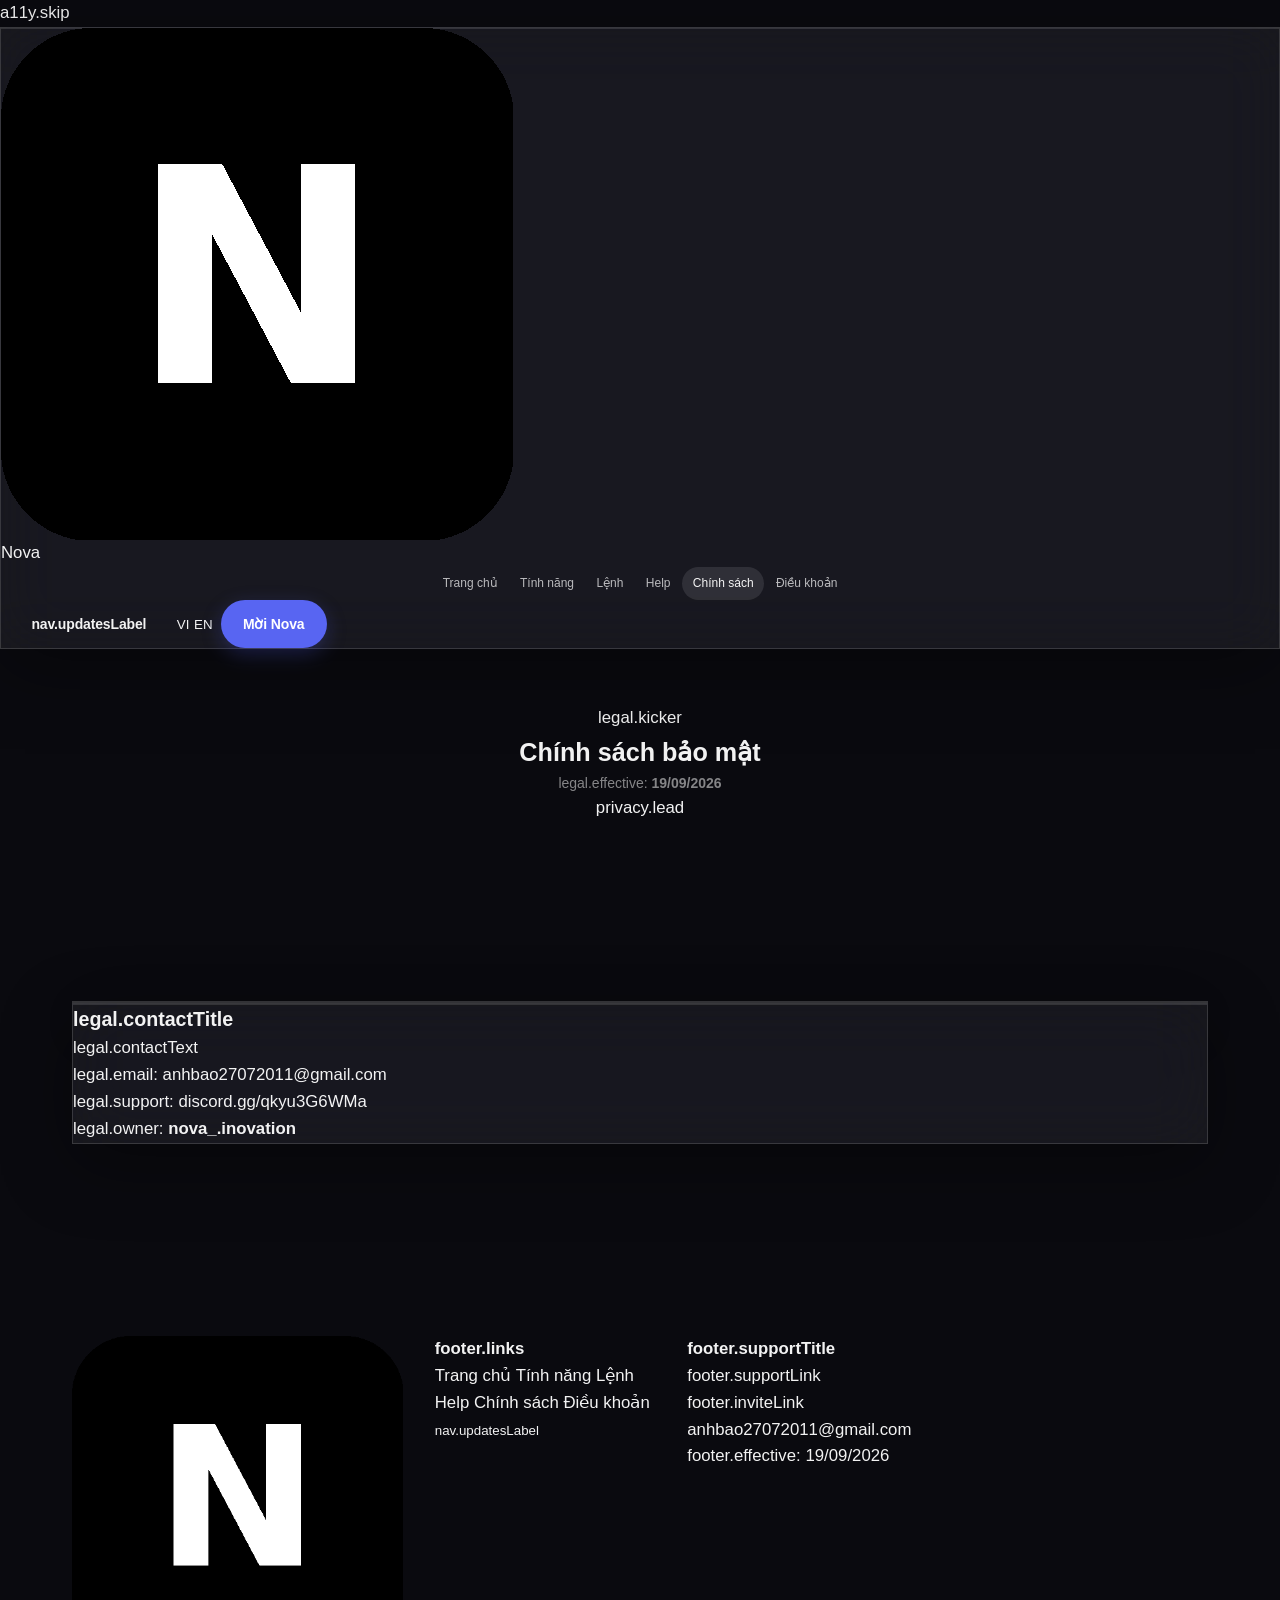
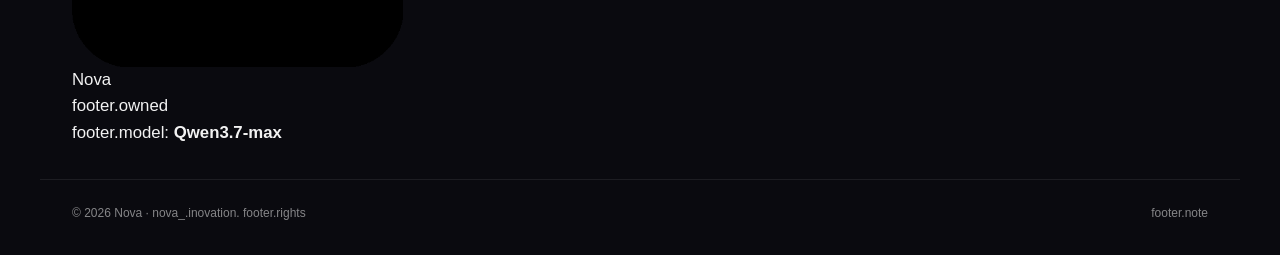
==== commit aaff632f: "Update privacy-policy.html" ====
--- a/privacy-policy.html
+++ b/privacy-policy.html
@@ -1,181 +1,143 @@
 <!DOCTYPE html>
 <html lang="vi">
 <head>
-    <meta charset="UTF-8">
-    <meta name="viewport" content="width=device-width, initial-scale=1.0, viewport-fit=cover">
-    <meta name="description" content="Chính sách bảo mật của Nova Discord bot.">
-    <meta name="theme-color" content="#0a0a0f">
-
-    <meta property="og:type" content="website">
-    <meta property="og:title" content="Chính sách bảo mật — Nova">
-    <meta property="og:description" content="Chính sách bảo mật của Nova Discord bot.">
-    <meta property="og:image" content="./assets/avatar.png">
-
-    <meta name="twitter:card" content="summary_large_image">
-    <meta name="twitter:title" content="Chính sách bảo mật — Nova">
-    <meta name="twitter:description" content="Chính sách bảo mật của Nova Discord bot.">
-
-    <title>Chính sách bảo mật — Nova</title>
-    <link rel="icon" type="image/png" href="./assets/favicon.png">
-    <link rel="stylesheet" href="./style.css">
+<meta charset="UTF-8">
+<meta name="viewport" content="width=device-width, initial-scale=1, viewport-fit=cover">
+<title>Chính sách bảo mật — Nova</title>
+<meta name="description" content="Chính sách bảo mật của Nova Discord bot.">
+<meta name="theme-color" content="#050507">
+<meta property="og:title" content="Chính sách bảo mật — Nova">
+<meta property="og:description" content="Chính sách bảo mật của Nova Discord bot.">
+<meta property="og:image" content="assets/avatar.png">
+<link rel="icon" href="assets/favicon.png" type="image/png">
+<link rel="apple-touch-icon" href="assets/avatar.png">
+<link rel="stylesheet" href="./style.css">
 </head>
 <body data-page="privacy">
-    <div class="bg-ambient" aria-hidden="true">
-        <div class="blob blob-1"></div>
-        <div class="blob blob-2"></div>
-        <div class="blob blob-3"></div>
+
+<div class="aurora" aria-hidden="true">
+  <span class="aurora-blob a1"></span>
+  <span class="aurora-blob a2"></span>
+  <span class="aurora-blob a3"></span>
+  <span class="aurora-grain"></span>
+</div>
+
+<a class="skip-link" href="#main" data-i18n="a11y.skip">Chuyển tới nội dung</a>
+
+<div class="modal modal-update" id="updateModal" role="dialog" aria-modal="true" aria-labelledby="updateTitle" hidden>
+  <div class="modal-backdrop" data-close-update></div>
+  <div class="modal-panel glass modal-panel-update" role="document" tabindex="-1">
+    <button class="modal-close" type="button" data-close-update aria-label="Close">×</button>
+    <div class="modal-body" id="updateBody"></div>
+  </div>
+</div>
+
+<header class="nav" id="nav">
+  <div class="nav-inner glass">
+    <a class="brand" href="index.html" aria-label="Nova">
+      <span class="brand-avatar-wrap"><img class="brand-avatar" src="assets/avatar.png" alt="Nova avatar" data-avatar></span>
+      <span class="brand-name">Nova</span>
+    </a>
+    <nav class="nav-links" aria-label="Main navigation">
+      <a href="index.html#home" data-i18n="nav.home">Trang chủ</a>
+      <a href="index.html#features" data-i18n="nav.features">Tính năng</a>
+      <a href="index.html#commands" data-i18n="nav.commands">Lệnh</a>
+      <a href="index.html#help" data-i18n="nav.help">Help</a>
+      <a href="privacy-policy.html" class="active" data-i18n="nav.privacy">Privacy</a>
+      <a href="terms-of-service.html" data-i18n="nav.terms">Terms</a>
+    </nav>
+    <div class="nav-actions">
+      <button type="button" class="btn btn-updates" data-open-updates aria-label="Open Update Log">
+        <span class="updates-dot" aria-hidden="true"></span>
+        <span data-i18n="nav.updatesLabel">Updates</span>
+      </button>
+      <div class="seg" id="langSwitch" role="group" aria-label="Language / Ngôn ngữ">
+        <span class="seg-thumb" aria-hidden="true"></span>
+        <button type="button" class="seg-btn" data-lang="vi" aria-pressed="true">VI</button>
+        <button type="button" class="seg-btn" data-lang="en" aria-pressed="false">EN</button>
+      </div>
+      <a class="btn btn-primary btn-invite" href="https://discord.com/oauth2/authorize?client_id=1532745879944036523" target="_blank" rel="noopener" data-i18n="nav.invite">Mời Nova</a>
+      <button class="hamburger" id="hamburger" type="button" aria-label="Open menu" aria-expanded="false" aria-controls="mobileMenu">
+        <span></span><span></span><span></span>
+      </button>
     </div>
+  </div>
+</header>
 
-    <div class="mobile-overlay" aria-hidden="true"></div>
+<div class="mobile-menu glass" id="mobileMenu" hidden>
+  <nav aria-label="Mobile navigation">
+    <a href="index.html#home" data-i18n="nav.home">Trang chủ</a>
+    <a href="index.html#features" data-i18n="nav.features">Tính năng</a>
+    <a href="index.html#commands" data-i18n="nav.commands">Lệnh</a>
+    <a href="index.html#help" data-i18n="nav.help">Help</a>
+    <a href="privacy-policy.html" data-i18n="nav.privacy">Privacy</a>
+    <a href="terms-of-service.html" data-i18n="nav.terms">Terms</a>
+    <button type="button" class="mm-link" data-open-updates data-i18n="nav.updatesLabel">Updates</button>
+  </nav>
+  <a class="btn btn-primary btn-block" href="https://discord.com/oauth2/authorize?client_id=1532745879944036523" target="_blank" rel="noopener" data-i18n="nav.invite">Mời Nova</a>
+</div>
 
-    <nav class="navbar" role="navigation" aria-label="Main navigation">
-        <div class="navbar-inner">
-            <a href="./index.html" class="nav-brand" aria-label="Nova Home">
-                <div class="nav-brand-avatar" aria-hidden="true">
-                    <img src="./assets/avatar.png" alt="" onerror="this.style.display='none'; this.parentElement.innerHTML='N';">
-                </div>
-                <span>Nova</span>
-            </a>
+<main id="main">
+  <section class="legal-hero">
+    <div class="container">
+      <span class="kicker" data-i18n="legal.kicker">Pháp lý</span>
+      <h1 data-i18n="privacy.title">Chính sách bảo mật</h1>
+      <p class="legal-effective"><span data-i18n="legal.effective">Ngày hiệu lực</span>: <strong>19/09/2026</strong></p>
+      <p class="legal-lead" data-i18n="privacy.lead">Tài liệu này giải thích Nova xử lý những dữ liệu nào khi bạn sử dụng bot, vì sao cần thiết và bạn có những quyền gì.</p>
+    </div>
+  </section>
 
-            <ul class="nav-links" role="list">
-                <li><a href="./index.html" data-i18n="nav.home">Trang chủ</a></li>
-                <li><a href="./index.html#features-section" data-i18n="nav.features">Tính năng</a></li>
-                <li><a href="./index.html#commands-section" data-i18n="nav.commands">Lệnh</a></li>
-                <li><a href="./privacy-policy.html" data-i18n="nav.privacy">Chính sách</a></li>
-                <li><a href="./terms-of-service.html" data-i18n="nav.terms">Điều khoản</a></li>
-            </ul>
+  <section class="section section-tight">
+    <div class="container">
+      <article class="glass legal-doc" id="legalBody" data-i18n-html="privacy.body"></article>
 
-            <div class="nav-actions">
-                <a href="#" data-href="invite" class="nav-invite" data-i18n="nav.invite">Mời Nova</a>
-                <div class="lang-switch vi" role="group" aria-label="Language switcher">
-                    <div class="lang-switch-thumb" aria-hidden="true"></div>
-                    <button type="button" class="lang-btn" data-lang="vi" role="tab" aria-selected="true" aria-label="Tiếng Việt">
-                        <span class="lang-flag">🇻🇳</span><span>VI</span>
-                    </button>
-                    <button type="button" class="lang-btn" data-lang="en" role="tab" aria-selected="false" aria-label="English">
-                        <span class="lang-flag">🇺🇸</span><span>EN</span>
-                    </button>
-                </div>
-                <button type="button" class="mobile-menu-btn" aria-label="Open menu" aria-expanded="false" aria-controls="mobile-menu">
-                    <span aria-hidden="true"></span>
-                </button>
-            </div>
-        </div>
+      <div class="glass contact-card">
+        <h3 data-i18n="legal.contactTitle">Liên hệ</h3>
+        <p data-i18n="legal.contactText">Nếu bạn có câu hỏi về chính sách này hoặc muốn yêu cầu xoá dữ liệu, hãy liên hệ:</p>
+        <ul>
+          <li><span data-i18n="legal.email">Email</span>: <a href="mailto:anhbao27072011@gmail.com">anhbao27072011@gmail.com</a></li>
+          <li><span data-i18n="legal.support">Support Server</span>: <a href="https://discord.gg/qkyu3G6WMa" target="_blank" rel="noopener">discord.gg/qkyu3G6WMa</a></li>
+          <li><span data-i18n="legal.owner">Chủ sở hữu</span>: <strong>nova_.inovation</strong></li>
+        </ul>
+      </div>
+    </div>
+  </section>
+</main>
+
+<footer class="footer">
+  <div class="container footer-grid">
+    <div class="footer-brand">
+      <div class="footer-brand-top">
+        <img src="assets/avatar.png" alt="Nova" data-avatar>
+        <span>Nova</span>
+      </div>
+      <p data-i18n="footer.owned">Được phát triển và duy trì bởi <strong>nova_.inovation</strong>.</p>
+      <p class="footer-ai"><span data-i18n="footer.model">Mô hình AI công khai</span>: <strong>Qwen3.7-max</strong></p>
+    </div>
+    <nav class="footer-col" aria-label="Footer navigation">
+      <h4 data-i18n="footer.links">Liên kết</h4>
+      <a href="index.html#home" data-i18n="nav.home">Trang chủ</a>
+      <a href="index.html#features" data-i18n="nav.features">Tính năng</a>
+      <a href="index.html#commands" data-i18n="nav.commands">Lệnh</a>
+      <a href="index.html#help" data-i18n="nav.help">Help</a>
+      <a href="privacy-policy.html" data-i18n="nav.privacy">Privacy</a>
+      <a href="terms-of-service.html" data-i18n="nav.terms">Terms</a>
+      <button type="button" class="footer-link-btn" data-open-updates data-i18n="nav.updatesLabel">Updates</button>
     </nav>
+    <div class="footer-col">
+      <h4 data-i18n="footer.supportTitle">Hỗ trợ</h4>
+      <a href="https://discord.gg/qkyu3G6WMa" target="_blank" rel="noopener" data-i18n="footer.supportLink">Support Server</a>
+      <a href="https://discord.com/oauth2/authorize?client_id=1532745879944036523" target="_blank" rel="noopener" data-i18n="footer.inviteLink">Mời Nova</a>
+      <a href="mailto:anhbao27072011@gmail.com">anhbao27072011@gmail.com</a>
+      <p class="footer-date"><span data-i18n="footer.effective">Ngày hiệu lực</span>: 19/09/2026</p>
+    </div>
+  </div>
+  <div class="container footer-bottom">
+    <p>© <span id="year">2026</span> Nova · nova_.inovation. <span data-i18n="footer.rights">Mọi quyền được bảo lưu.</span></p>
+    <p class="footer-note" data-i18n="footer.note">Trang web tĩnh chỉ mang tính giới thiệu. Nova không lưu trữ token hay khóa API trên trang này.</p>
+  </div>
+</footer>
 
-    <div class="mobile-menu" id="mobile-menu" role="dialog" aria-label="Mobile navigation">
-        <div class="mobile-menu-section" data-i18n="mobile.main">Điều hướng</div>
-        <a href="./index.html" data-i18n="nav.home">Trang chủ</a>
-        <a href="./index.html#features-section" data-i18n="nav.features">Tính năng</a>
-        <a href="./index.html#commands-section" data-i18n="nav.commands">Lệnh</a>
-        <div class="mobile-menu-section" data-i18n="mobile.legal">Pháp lý</div>
-        <a href="./privacy-policy.html" data-i18n="nav.privacy">Chính sách</a>
-        <a href="./terms-of-service.html" data-i18n="nav.terms">Điều khoản</a>
-        <a href="#" data-href="invite" class="mobile-invite" data-i18n="nav.invite">Mời Nova</a>
-    </div>
-
-    <header class="legal-hero">
-        <div class="container">
-            <div class="reveal">
-                <span class="legal-badge" data-i18n="privacy.badge">Chính sách bảo mật</span>
-            </div>
-            <h1 class="legal-title reveal" data-stagger="1" data-i18n="privacy.title">Chính sách bảo mật</h1>
-            <p class="legal-effective reveal" data-stagger="2" data-i18n="privacy.effective">Có hiệu lực từ: 19/09/2026</p>
-        </div>
-    </header>
-
-    <main class="legal-content">
-        <div class="container">
-            <article class="legal-section reveal">
-                <h2><span class="legal-section-num">1</span><span data-i18n="privacy.s1.title">Giới thiệu</span></h2>
-                <p data-i18n="privacy.s1.text">Chính sách bảo mật này giải thích cách Nova thu thập, sử dụng và xử lý thông tin khi bạn sử dụng bot Discord của chúng tôi. Bằng cách sử dụng Nova, bạn đồng ý với các thực tiễn được mô tả trong chính sách này.</p>
-            </article>
-
-            <article class="legal-section reveal">
-                <h2><span class="legal-section-num">2</span><span data-i18n="privacy.s2.title">Thông tin có thể được xử lý</span></h2>
-                <p data-i18n="privacy.s2.text">Nova có thể xử lý các loại thông tin sau khi cần thiết cho chức năng của bot:</p>
-                <ul data-i18n="privacy.s2.items">
-                    <li>ID người dùng và ID server Discord khi cần thiết cho chức năng bot</li>
-                    <li>Dữ liệu tương tác lệnh khi được yêu cầu</li>
-                    <li>Dữ liệu cấu hình server</li>
-                    <li>Dữ liệu tương tác AI</li>
-                    <li>Dữ liệu liên quan đến moderation khi cần thiết cho chức năng</li>
-                </ul>
-            </article>
-
-            <article class="legal-section reveal">
-                <h2><span class="legal-section-num">3</span><span data-i18n="privacy.s3.title">Cách thông tin được sử dụng</span></h2>
-                <p data-i18n="privacy.s3.text">Thông tin được sử dụng độc lập cho mỗi server Discord để cung cấp, duy trì và cải thiện các tính năng của Nova bao gồm AI, moderation, Ban Zone, War / Backup, Event và các tiện ích server. Dữ liệu cấu hình được lưu riêng cho từng server.</p>
-            </article>
-
-            <article class="legal-section reveal">
-                <h2><span class="legal-section-num">4</span><span data-i18n="privacy.s4.title">Nguyên tắc lưu trữ dữ liệu</span></h2>
-                <p data-i18n="privacy.s4.text">Dữ liệu được lưu trữ trong khoảng thời gian cần thiết để cung cấp dịch vụ. Các nguyên tắc lưu trữ cụ thể phụ thuộc vào cấu hình triển khai và loại dữ liệu. Cấu hình server được lưu độc lập cho mỗi Discord server.</p>
-            </article>
-
-            <article class="legal-section reveal">
-                <h2><span class="legal-section-num">5</span><span data-i18n="privacy.s5.title">Bảo mật</span></h2>
-                <p data-i18n="privacy.s5.text">Các biện pháp bảo mật hợp lý được thực hiện để bảo vệ dữ liệu. Không có phương thức truyền tải hoặc lưu trữ nào hoàn toàn an toàn. Thông tin chi tiết về mã hóa hoặc cơ sở hạ tầng không được công khai công bố.</p>
-            </article>
-
-            <article class="legal-section reveal">
-                <h2><span class="legal-section-num">6</span><span data-i18n="privacy.s6.title">Dịch vụ bên thứ ba</span></h2>
-                <p data-i18n="privacy.s6.text">Nova tích hợp với Discord API và nhà cung cấp AI (Qwen3.7-max). Việc sử dụng các dịch vụ này được quản lý bởi chính sách bảo mật của từng nhà cung cấp tương ứng.</p>
-            </article>
-
-            <article class="legal-section reveal">
-                <h2><span class="legal-section-num">7</span><span data-i18n="privacy.s7.title">Quyền của người dùng và liên hệ</span></h2>
-                <p data-i18n="privacy.s7.text">Nếu bạn có câu hỏi về việc xử lý dữ liệu, muốn yêu cầu xem xét dữ liệu của mình hoặc có bất kỳ mối quan tâm nào về bảo mật, vui lòng liên hệ qua các kênh được cung cấp bên dưới.</p>
-                <div style="margin-top:1rem;">
-                    <h4 style="font-size:0.9rem; margin-bottom:0.5rem; color:var(--text-secondary);" data-i18n="privacy.contact.title">Thông tin liên hệ</h4>
-                    <p style="font-size:var(--fs-small); color:var(--text-secondary); margin-bottom:0.2rem;" data-i18n="privacy.contact.owner">Bot Owner: nova_.inovation</p>
-                    <p style="font-size:var(--fs-small); color:var(--text-secondary); margin-bottom:0.2rem;" data-i18n="privacy.contact.email">Email: anhbao27072011@gmail.com</p>
-                    <p style="font-size:var(--fs-small); color:var(--text-secondary);" data-i18n="privacy.contact.support">Support Server: https://discord.gg/qkyu3G6WMa</p>
-                </div>
-            </article>
-        </div>
-    </main>
-
-    <footer class="footer">
-        <div class="container">
-            <div class="footer-inner">
-                <div class="footer-grid">
-                    <div>
-                        <div class="footer-brand-name">Nova</div>
-                        <p class="footer-brand-tagline" data-i18n="footer.tagline">AI-powered Discord bot</p>
-                        <p class="footer-owner" data-i18n="footer.owner">Bot Owner: nova_.inovation</p>
-                    </div>
-                    <div>
-                        <h4 class="footer-col-title" data-i18n="footer.col.nav">Điều hướng</h4>
-                        <ul class="footer-links" role="list">
-                            <li><a href="./index.html" data-i18n="footer.link.home">Trang chủ</a></li>
-                            <li><a href="./index.html#features-section" data-i18n="footer.link.features">Tính năng</a></li>
-                            <li><a href="./index.html#commands-section" data-i18n="footer.link.commands">Lệnh</a></li>
-                            <li><a href="./privacy-policy.html" data-i18n="footer.link.privacy">Chính sách bảo mật</a></li>
-                            <li><a href="./terms-of-service.html" data-i18n="footer.link.terms">Điều khoản dịch vụ</a></li>
-                        </ul>
-                    </div>
-                    <div>
-                        <h4 class="footer-col-title" data-i18n="footer.col.community">Cộng đồng</h4>
-                        <ul class="footer-links" role="list">
-                            <li><a href="#" data-href="support" target="_blank" rel="noopener noreferrer" data-i18n="footer.link.support">Support Server</a></li>
-                        </ul>
-                    </div>
-                    <div>
-                        <h4 class="footer-col-title">Nova</h4>
-                        <div class="footer-cta">
-                            <a href="#" data-href="invite" class="btn btn-primary btn-sm" data-i18n="footer.invite">Mời Nova</a>
-                        </div>
-                    </div>
-                </div>
-                <div class="footer-bottom">
-                    <span data-i18n="footer.copyright">© 2026 Nova. Đã đăng ký bản quyền.</span>
-                    <span>Effective Date: 19/09/2026</span>
-                </div>
-            </div>
-        </div>
-    </footer>
-
-    <script src="./script.js"></script>
+<script src="./script.js" defer></script>
 </body>
 </html>
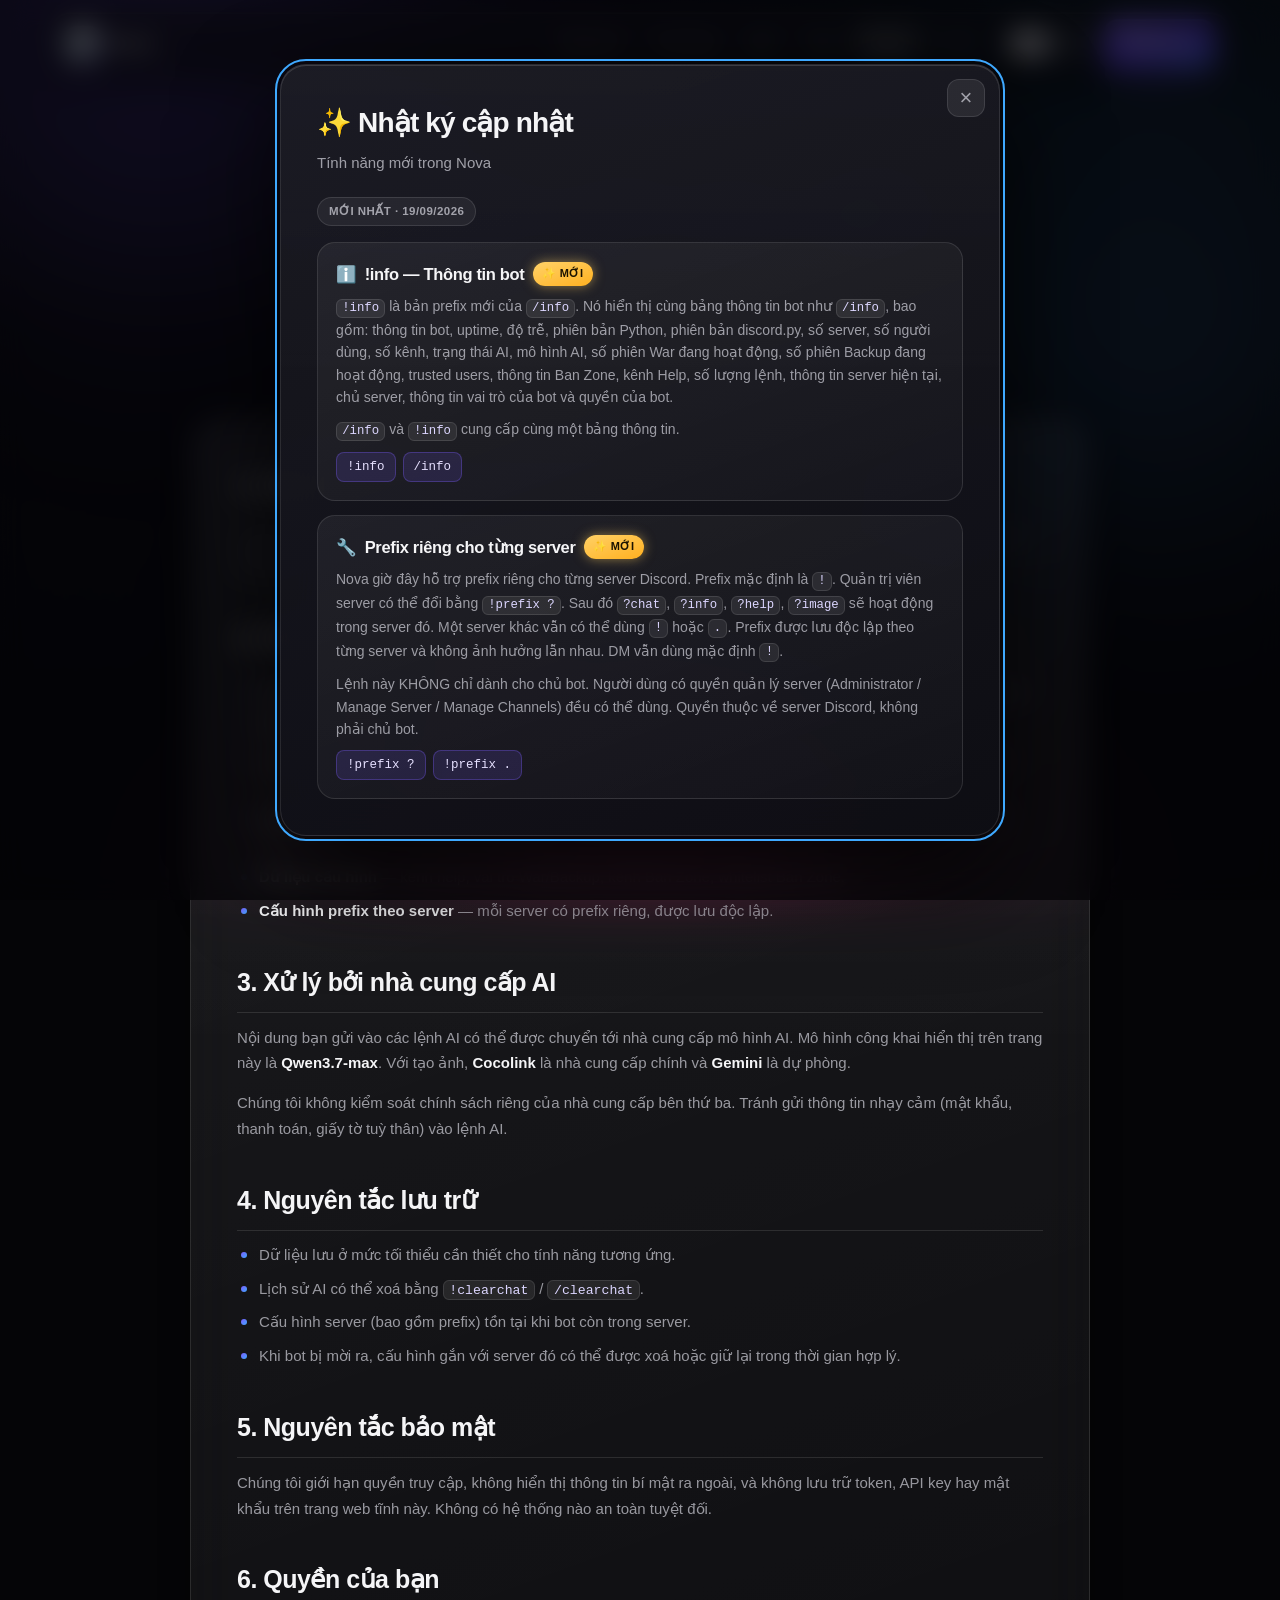
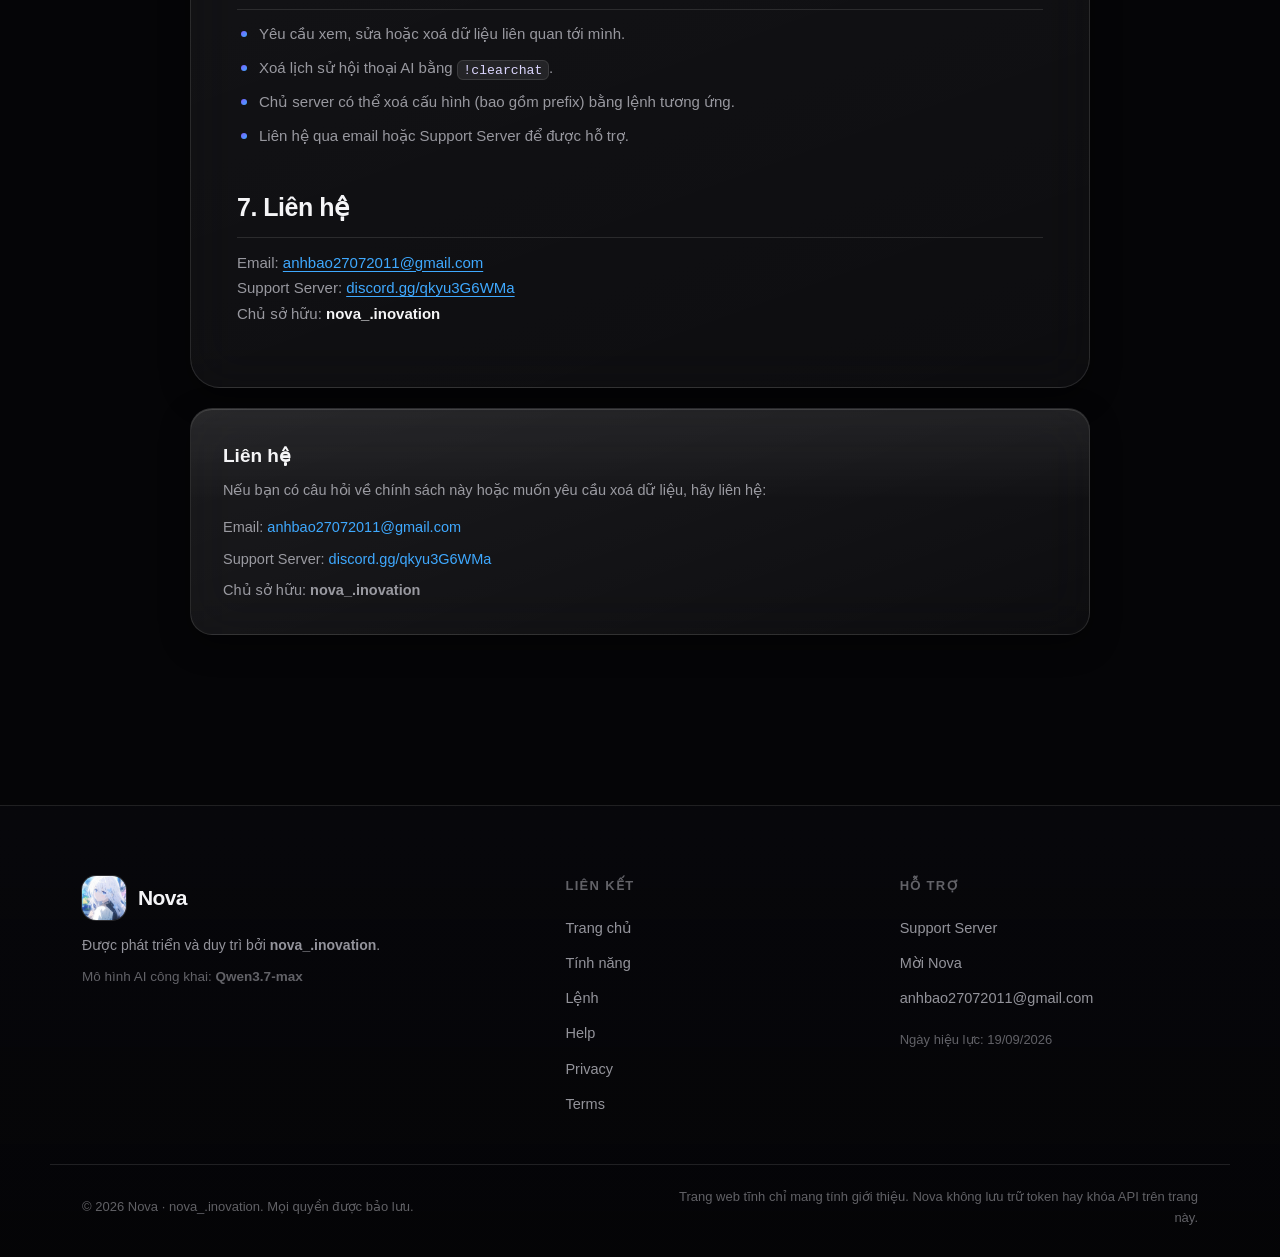
==== commit b9aeac92: "Update privacy-policy.html" ====
--- a/privacy-policy.html
+++ b/privacy-policy.html
@@ -47,10 +47,6 @@
       <a href="terms-of-service.html" data-i18n="nav.terms">Terms</a>
     </nav>
     <div class="nav-actions">
-      <button type="button" class="btn btn-updates" data-open-updates aria-label="Open Update Log">
-        <span class="updates-dot" aria-hidden="true"></span>
-        <span data-i18n="nav.updatesLabel">Updates</span>
-      </button>
       <div class="seg" id="langSwitch" role="group" aria-label="Language / Ngôn ngữ">
         <span class="seg-thumb" aria-hidden="true"></span>
         <button type="button" class="seg-btn" data-lang="vi" aria-pressed="true">VI</button>
@@ -72,7 +68,6 @@
     <a href="index.html#help" data-i18n="nav.help">Help</a>
     <a href="privacy-policy.html" data-i18n="nav.privacy">Privacy</a>
     <a href="terms-of-service.html" data-i18n="nav.terms">Terms</a>
-    <button type="button" class="mm-link" data-open-updates data-i18n="nav.updatesLabel">Updates</button>
   </nav>
   <a class="btn btn-primary btn-block" href="https://discord.com/oauth2/authorize?client_id=1532745879944036523" target="_blank" rel="noopener" data-i18n="nav.invite">Mời Nova</a>
 </div>
@@ -122,7 +117,6 @@
       <a href="index.html#help" data-i18n="nav.help">Help</a>
       <a href="privacy-policy.html" data-i18n="nav.privacy">Privacy</a>
       <a href="terms-of-service.html" data-i18n="nav.terms">Terms</a>
-      <button type="button" class="footer-link-btn" data-open-updates data-i18n="nav.updatesLabel">Updates</button>
     </nav>
     <div class="footer-col">
       <h4 data-i18n="footer.supportTitle">Hỗ trợ</h4>
--- a/style.css
+++ b/style.css
@@ -1,1664 +1,689 @@
-/* ============================================
-   Nova — iOS 27 Liquid Glass Design System
-   ============================================ */
-
-/* ---------- CSS Variables ---------- */
-:root {
-    /* Colors */
-    --bg-deep: #0a0a0f;
-    --bg-mid: #12121a;
-    --accent: #5865F2;
-    --accent-soft: rgba(88, 101, 242, 0.35);
-    --accent-glow: rgba(88, 101, 242, 0.25);
-    --accent-2: #8b5cf6;
-    --text-primary: rgba(255, 255, 255, 0.95);
-    --text-secondary: rgba(255, 255, 255, 0.7);
-    --text-tertiary: rgba(255, 255, 255, 0.5);
-    --text-muted: rgba(255, 255, 255, 0.35);
-    --glass-bg: rgba(255, 255, 255, 0.06);
-    --glass-bg-strong: rgba(255, 255, 255, 0.09);
-    --glass-bg-darker: rgba(255, 255, 255, 0.035);
-    --glass-bg-hover: rgba(255, 255, 255, 0.1);
-    --glass-border: rgba(255, 255, 255, 0.14);
-    --glass-border-strong: rgba(255, 255, 255, 0.2);
-    --glass-border-hover: rgba(255, 255, 255, 0.22);
-    --glass-shadow: 0 20px 70px rgba(0, 0, 0, 0.35);
-    --glass-shadow-soft: 0 10px 40px rgba(0, 0, 0, 0.25);
-    --glass-shadow-lg: 0 30px 90px rgba(0, 0, 0, 0.5);
-    --inner-highlight: inset 0 1px 0 rgba(255, 255, 255, 0.12);
-    --inner-highlight-strong: inset 0 1px 0 rgba(255, 255, 255, 0.18);
-    --danger: #ef4444;
-    --success: #22c55e;
-    --warning: #eab308;
-
-    /* Typography */
-    --font-primary: -apple-system, BlinkMacSystemFont, 'SF Pro Display', 'SF Pro Text', 'Helvetica Neue', Arial, sans-serif;
-    --font-mono: 'SF Mono', ui-monospace, Menlo, Consolas, 'Liberation Mono', monospace;
-    --fs-hero: clamp(2.5rem, 8vw, 5rem);
-    --fs-h1: clamp(2rem, 5vw, 3.25rem);
-    --fs-h2: clamp(1.5rem, 4vw, 2.25rem);
-    --fs-h3: clamp(1.1rem, 2.5vw, 1.35rem);
-    --fs-h4: 1.05rem;
-    --fs-body: clamp(0.95rem, 1.8vw, 1.05rem);
-    --fs-small: 0.875rem;
-    --fs-caption: 0.75rem;
-
-    /* Spacing */
-    --section-padding: clamp(4rem, 10vw, 7rem);
-    --container-max: 1200px;
-    --radius-lg: 28px;
-    --radius-md: 20px;
-    --radius-sm: 14px;
-    --radius-xs: 10px;
-    --radius-pill: 999px;
-
-    /* Motion */
-    --spring: cubic-bezier(0.34, 1.56, 0.64, 1);
-    --spring-soft: cubic-bezier(0.22, 1.2, 0.36, 1);
-    --ease-out: cubic-bezier(0.16, 1, 0.3, 1);
-    --ease-in-out: cubic-bezier(0.65, 0, 0.35, 1);
-    --duration-fast: 180ms;
-    --duration-normal: 320ms;
-    --duration-slow: 520ms;
-}
-
-/* ---------- Reset & Base ---------- */
-*, *::before, *::after {
-    box-sizing: border-box;
-    margin: 0;
-    padding: 0;
-}
-
-html {
-    scroll-behavior: smooth;
-    -webkit-text-size-adjust: 100%;
-}
-
-body {
-    font-family: var(--font-primary);
-    font-size: var(--fs-body);
-    color: var(--text-primary);
-    background: var(--bg-deep);
-    line-height: 1.6;
-    -webkit-font-smoothing: antialiased;
-    -moz-osx-font-smoothing: grayscale;
-    overflow-x: hidden;
-    min-height: 100vh;
-    padding-top: env(safe-area-inset-top);
-    padding-bottom: env(safe-area-inset-bottom);
-}
-
-body.page-transitioning {
-    opacity: 0;
-    filter: blur(8px);
-    transform: scale(0.98);
-    transition: opacity 280ms var(--ease-in-out),
-                filter 280ms var(--ease-in-out),
-                transform 280ms var(--ease-in-out);
-}
-
-body.page-entering {
-    animation: pageEnter 420ms var(--ease-out) both;
-}
-
-@keyframes pageEnter {
-    from { opacity: 0; filter: blur(10px); transform: scale(0.985); }
-    to { opacity: 1; filter: blur(0); transform: scale(1); }
-}
-
-body.modal-open {
-    overflow: hidden;
-}
-
-a {
-    color: inherit;
-    text-decoration: none;
-}
-
-img {
-    max-width: 100%;
-    display: block;
-}
-
-button {
-    font-family: inherit;
-    cursor: pointer;
-    border: none;
-    background: none;
-    color: inherit;
-}
-
-ul, ol { list-style: none; }
-
-/* ---------- Background Ambient Lighting ---------- */
-.bg-ambient {
-    position: fixed;
-    inset: 0;
-    z-index: -2;
-    background:
-        radial-gradient(ellipse at 20% 10%, rgba(88, 101, 242, 0.18) 0%, transparent 55%),
-        radial-gradient(ellipse at 80% 90%, rgba(139, 92, 246, 0.15) 0%, transparent 50%),
-        radial-gradient(ellipse at 50% 50%, rgba(88, 101, 242, 0.06) 0%, transparent 70%),
-        linear-gradient(180deg, #0a0a0f 0%, #0d0d14 50%, #0a0a0f 100%);
-    overflow: hidden;
-}
-
-.blob {
-    position: absolute;
-    border-radius: 50%;
-    filter: blur(100px);
-    opacity: 0.5;
-    will-change: transform;
-}
-
-.blob-1 {
-    width: 600px; height: 600px;
-    background: radial-gradient(circle, rgba(88, 101, 242, 0.45) 0%, transparent 70%);
-    top: -150px; left: -150px;
-    animation: blobFloat1 28s ease-in-out infinite;
-}
-.blob-2 {
-    width: 500px; height: 500px;
-    background: radial-gradient(circle, rgba(139, 92, 246, 0.4) 0%, transparent 70%);
-    top: 40%; right: -120px;
-    animation: blobFloat2 32s ease-in-out infinite;
-}
-.blob-3 {
-    width: 450px; height: 450px;
-    background: radial-gradient(circle, rgba(88, 101, 242, 0.25) 0%, transparent 70%);
-    bottom: -100px; left: 30%;
-    animation: blobFloat3 36s ease-in-out infinite;
-}
-
-@keyframes blobFloat1 {
-    0%, 100% { transform: translate(0, 0) scale(1); }
-    33% { transform: translate(60px, 40px) scale(1.08); }
-    66% { transform: translate(-30px, 80px) scale(0.95); }
-}
-@keyframes blobFloat2 {
-    0%, 100% { transform: translate(0, 0) scale(1); }
-    33% { transform: translate(-50px, -60px) scale(1.05); }
-    66% { transform: translate(40px, 30px) scale(0.92); }
-}
-@keyframes blobFloat3 {
-    0%, 100% { transform: translate(0, 0) scale(1); }
-    33% { transform: translate(80px, -40px) scale(0.95); }
-    66% { transform: translate(-60px, -70px) scale(1.08); }
-}
-
-/* ---------- Liquid Glass Utility ---------- */
-.glass {
-    background: var(--glass-bg);
-    backdrop-filter: blur(30px) saturate(180%);
-    -webkit-backdrop-filter: blur(30px) saturate(180%);
-    border: 1px solid var(--glass-border);
-    box-shadow: var(--glass-shadow), var(--inner-highlight);
-}
-.glass-strong {
-    background: var(--glass-bg-strong);
-    backdrop-filter: blur(40px) saturate(200%);
-    -webkit-backdrop-filter: blur(40px) saturate(200%);
-    border: 1px solid var(--glass-border-strong);
-    box-shadow: var(--glass-shadow), var(--inner-highlight-strong);
-}
-.glass-soft {
-    background: var(--glass-bg-darker);
-    backdrop-filter: blur(20px) saturate(160%);
-    -webkit-backdrop-filter: blur(20px) saturate(160%);
-    border: 1px solid rgba(255, 255, 255, 0.08);
-    box-shadow: var(--glass-shadow-soft), var(--inner-highlight);
-}
-
-/* ---------- Container ---------- */
-.container {
-    max-width: var(--container-max);
-    margin: 0 auto;
-    padding: 0 clamp(1rem, 4vw, 2rem);
-}
-
-/* ---------- Navbar ---------- */
-.navbar {
-    position: sticky;
-    top: calc(16px + env(safe-area-inset-top));
-    z-index: 1000;
-    margin: 0 auto;
-    max-width: var(--container-max);
-    padding: 0 clamp(0.5rem, 2vw, 1rem);
-    transition: transform var(--duration-normal) var(--spring),
-                backdrop-filter var(--duration-normal) var(--ease-out);
-}
-
-.navbar-inner {
-    display: flex;
-    align-items: center;
-    justify-content: space-between;
-    gap: 0.75rem;
-    padding: 0.6rem 0.75rem 0.6rem 1rem;
-    border-radius: var(--radius-pill);
-    background: rgba(255, 255, 255, 0.05);
-    backdrop-filter: blur(28px) saturate(180%);
-    -webkit-backdrop-filter: blur(28px) saturate(180%);
-    border: 1px solid rgba(255, 255, 255, 0.12);
-    box-shadow: 0 8px 32px rgba(0, 0, 0, 0.3), inset 0 1px 0 rgba(255, 255, 255, 0.12);
-    transition: all var(--duration-normal) var(--spring);
-}
-
-.navbar.scrolled .navbar-inner {
-    background: rgba(255, 255, 255, 0.07);
-    backdrop-filter: blur(40px) saturate(200%);
-    -webkit-backdrop-filter: blur(40px) saturate(200%);
-    border-color: rgba(255, 255, 255, 0.16);
-}
-.navbar.scrolled { transform: scale(0.97); }
-
-.nav-brand {
-    display: flex;
-    align-items: center;
-    gap: 0.5rem;
-    font-weight: 600;
-    font-size: 1rem;
-    letter-spacing: -0.01em;
-    flex-shrink: 0;
-}
-.nav-brand-avatar {
-    width: 28px; height: 28px;
-    border-radius: 9px;
-    background: linear-gradient(135deg, var(--accent), var(--accent-2));
-    display: flex; align-items: center; justify-content: center;
-    font-weight: 700; font-size: 0.8rem; color: #fff;
-    border: 1px solid rgba(255, 255, 255, 0.2);
-    overflow: hidden;
-    flex-shrink: 0;
-}
-.nav-brand-avatar img { width: 100%; height: 100%; object-fit: cover; }
-
-.nav-links {
-    display: flex;
-    align-items: center;
-    gap: 0.1rem;
-    list-style: none;
-    flex: 1;
-    justify-content: center;
-    overflow-x: auto;
-    scrollbar-width: none;
-}
-.nav-links::-webkit-scrollbar { display: none; }
-
-.nav-links a {
-    padding: 0.45rem 0.65rem;
-    border-radius: var(--radius-pill);
-    font-size: var(--fs-caption);
-    font-weight: 500;
-    color: var(--text-secondary);
-    white-space: nowrap;
-    transition: all var(--duration-fast) var(--ease-out);
-}
-.nav-links a:hover, .nav-links a:focus-visible {
-    color: var(--text-primary);
-    background: rgba(255, 255, 255, 0.08);
-    outline: none;
-}
-.nav-links a:focus-visible { box-shadow: 0 0 0 2px var(--accent-soft); }
-.nav-links a.active {
-    color: var(--text-primary);
-    background: rgba(255, 255, 255, 0.1);
-}
-
-.nav-actions {
-    display: flex;
-    align-items: center;
-    gap: 0.5rem;
-    flex-shrink: 0;
-}
-
-.nav-invite {
-    display: inline-flex;
-    align-items: center;
-    padding: 0.45rem 0.85rem;
-    border-radius: var(--radius-pill);
-    background: var(--accent);
-    color: #fff;
-    font-size: var(--fs-caption);
-    font-weight: 600;
-    transition: all var(--duration-fast) var(--spring);
-    box-shadow: 0 4px 14px var(--accent-glow);
-    white-space: nowrap;
-}
-.nav-invite:hover {
-    transform: translateY(-1px);
-    box-shadow: 0 6px 20px var(--accent-glow);
-    filter: brightness(1.08);
-}
-.nav-invite:active { transform: scale(0.97); }
-.nav-invite:focus-visible {
-    outline: none;
-    box-shadow: 0 0 0 3px var(--accent-soft), 0 4px 14px var(--accent-glow);
-}
-
-/* ---------- Language Switch ---------- */
-.lang-switch {
-    position: relative;
-    display: inline-flex;
-    padding: 3px;
-    border-radius: var(--radius-pill);
-    background: rgba(255, 255, 255, 0.06);
-    backdrop-filter: blur(20px) saturate(180%);
-    -webkit-backdrop-filter: blur(20px) saturate(180%);
-    border: 1px solid rgba(255, 255, 255, 0.12);
-    box-shadow: inset 0 1px 0 rgba(255, 255, 255, 0.08), 0 2px 8px rgba(0, 0, 0, 0.2);
-    flex-shrink: 0;
-}
-.lang-switch-thumb {
-    position: absolute;
-    top: 3px; left: 3px;
-    height: calc(100% - 6px);
-    width: calc(50% - 3px);
-    border-radius: var(--radius-pill);
-    background: linear-gradient(135deg, rgba(255, 255, 255, 0.18), rgba(255, 255, 255, 0.08));
-    backdrop-filter: blur(10px);
-    -webkit-backdrop-filter: blur(10px);
-    border: 1px solid rgba(255, 255, 255, 0.22);
-    box-shadow: 0 2px 10px rgba(0, 0, 0, 0.25), inset 0 1px 0 rgba(255, 255, 255, 0.25);
-    transition: transform 400ms var(--spring), box-shadow 400ms var(--ease-out);
-    z-index: 1;
-}
-.lang-switch.en .lang-switch-thumb { transform: translateX(100%); }
-
-.lang-btn {
-    position: relative; z-index: 2;
-    display: inline-flex; align-items: center; gap: 0.3rem;
-    padding: 0.3rem 0.6rem;
-    font-size: 0.7rem; font-weight: 600;
-    color: var(--text-tertiary);
-    border-radius: var(--radius-pill);
-    transition: color var(--duration-normal) var(--ease-out);
-    min-width: 48px; justify-content: center;
-}
-.lang-switch.vi .lang-btn[data-lang="vi"],
-.lang-switch.en .lang-btn[data-lang="en"] { color: var(--text-primary); }
-.lang-btn:focus-visible { outline: none; box-shadow: 0 0 0 2px var(--accent-soft); }
-.lang-flag { font-size: 0.8rem; line-height: 1; }
-
-/* ---------- Mobile Menu ---------- */
-.mobile-menu-btn {
-    display: none;
-    width: 38px; height: 38px;
-    border-radius: 50%;
-    align-items: center; justify-content: center;
-    background: rgba(255, 255, 255, 0.06);
-    border: 1px solid rgba(255, 255, 255, 0.12);
-    backdrop-filter: blur(10px);
-    -webkit-backdrop-filter: blur(10px);
-    transition: all var(--duration-fast) var(--spring);
-    flex-shrink: 0;
-}
-.mobile-menu-btn:hover, .mobile-menu-btn:focus-visible {
-    background: rgba(255, 255, 255, 0.1);
-    outline: none;
-}
-.mobile-menu-btn:active { transform: scale(0.95); }
-.mobile-menu-btn span {
-    display: block; width: 18px; height: 2px;
-    background: var(--text-primary);
-    border-radius: 2px; position: relative;
-    transition: all var(--duration-normal) var(--spring);
-}
-.mobile-menu-btn span::before, .mobile-menu-btn span::after {
-    content: ''; position: absolute; left: 0;
-    width: 18px; height: 2px;
-    background: var(--text-primary); border-radius: 2px;
-    transition: all var(--duration-normal) var(--spring);
-}
-.mobile-menu-btn span::before { top: -6px; }
-.mobile-menu-btn span::after { top: 6px; }
-.mobile-menu-btn.open span { background: transparent; }
-.mobile-menu-btn.open span::before { top: 0; transform: rotate(45deg); }
-.mobile-menu-btn.open span::after { top: 0; transform: rotate(-45deg); }
-
-.mobile-overlay {
-    display: none; position: fixed; inset: 0;
-    background: rgba(0, 0, 0, 0.4);
-    backdrop-filter: blur(4px);
-    -webkit-backdrop-filter: blur(4px);
-    z-index: 998; opacity: 0;
-    transition: opacity var(--duration-normal) var(--ease-out);
-}
-.mobile-overlay.open { opacity: 1; }
-
-.mobile-menu {
-    display: none;
-    position: fixed;
-    top: calc(76px + env(safe-area-inset-top));
-    left: 50%;
-    transform: translateX(-50%) translateY(-20px) scale(0.96);
-    width: calc(100% - 2rem);
-    max-width: 420px;
-    max-height: calc(100vh - 100px - env(safe-area-inset-top) - env(safe-area-inset-bottom));
-    overflow-y: auto;
-    z-index: 999;
-    padding: 0.5rem;
-    border-radius: var(--radius-lg);
-    background: rgba(20, 20, 28, 0.88);
-    backdrop-filter: blur(40px) saturate(200%);
-    -webkit-backdrop-filter: blur(40px) saturate(200%);
-    border: 1px solid rgba(255, 255, 255, 0.14);
-    box-shadow: 0 25px 80px rgba(0, 0, 0, 0.5), inset 0 1px 0 rgba(255, 255, 255, 0.12);
-    opacity: 0; pointer-events: none;
-    transition: all var(--duration-normal) var(--spring);
-}
-.mobile-menu.open {
-    opacity: 1; transform: translateX(-50%) translateY(0) scale(1);
-    pointer-events: auto;
-}
-.mobile-menu a {
-    display: block;
-    padding: 0.75rem 1rem;
-    border-radius: var(--radius-sm);
-    font-size: 0.95rem; font-weight: 500;
-    color: var(--text-secondary);
-    transition: all var(--duration-fast) var(--ease-out);
-}
-.mobile-menu a:hover, .mobile-menu a:focus-visible {
-    background: rgba(255, 255, 255, 0.08);
-    color: var(--text-primary);
-    outline: none;
-}
-.mobile-menu .mobile-invite {
-    display: block; margin-top: 0.5rem;
-    padding: 0.85rem 1rem; border-radius: var(--radius-sm);
-    background: var(--accent); color: #fff;
-    text-align: center; font-weight: 600;
-    box-shadow: 0 4px 14px var(--accent-glow);
-}
-.mobile-menu-section {
-    padding: 0.5rem 1rem 0.25rem;
-    font-size: 0.65rem; font-weight: 600;
-    text-transform: uppercase; letter-spacing: 0.08em;
-    color: var(--text-muted);
-}
-
-/* ---------- Buttons ---------- */
-.btn {
-    display: inline-flex;
-    align-items: center; justify-content: center;
-    gap: 0.5rem;
-    padding: 0.8rem 1.4rem;
-    border-radius: var(--radius-pill);
-    font-size: var(--fs-small);
-    font-weight: 600; letter-spacing: -0.01em;
-    transition: all var(--duration-fast) var(--spring);
-    cursor: pointer; user-select: none;
-    -webkit-user-select: none;
-    white-space: nowrap;
-}
-.btn:active { transform: scale(0.97); }
-.btn:focus-visible { outline: none; box-shadow: 0 0 0 3px var(--accent-soft); }
-
-.btn-primary {
-    background: var(--accent); color: #fff;
-    box-shadow: 0 6px 20px var(--accent-glow);
-}
-.btn-primary:hover {
-    transform: translateY(-1px);
-    box-shadow: 0 8px 28px var(--accent-glow);
-    filter: brightness(1.08);
-}
-.btn-primary:active { transform: scale(0.97) translateY(0); }
-
-.btn-glass {
-    background: rgba(255, 255, 255, 0.08);
-    color: var(--text-primary);
-    border: 1px solid rgba(255, 255, 255, 0.16);
-    backdrop-filter: blur(10px);
-    -webkit-backdrop-filter: blur(10px);
-}
-.btn-glass:hover {
-    background: rgba(255, 255, 255, 0.12);
-    border-color: rgba(255, 255, 255, 0.22);
-    transform: translateY(-1px);
-}
-.btn-glass:active { transform: scale(0.97) translateY(0); }
-
-.btn-lg { padding: 1rem 1.75rem; font-size: 1rem; }
-.btn-sm { padding: 0.5rem 0.9rem; font-size: var(--fs-caption); }
-
-/* ---------- Hero Section ---------- */
-.hero {
-    padding: calc(var(--section-padding) * 0.7) 0 var(--section-padding);
-    text-align: center;
-    position: relative;
-}
-.hero-avatar-wrap {
-    position: relative;
-    display: inline-flex;
-    margin-bottom: 2rem;
-    animation: floatAvatar 6s ease-in-out infinite;
-}
-@keyframes floatAvatar {
-    0%, 100% { transform: translateY(0); }
-    50% { transform: translateY(-12px); }
-}
-.hero-avatar-glow {
-    position: absolute; inset: -24px;
-    border-radius: 50%;
-    background: radial-gradient(circle, var(--accent-glow) 0%, transparent 70%);
-    filter: blur(24px); z-index: -1;
-}
-.hero-avatar {
-    width: clamp(90px, 16vw, 130px);
-    height: clamp(90px, 16vw, 130px);
-    border-radius: 30px;
-    overflow: hidden;
-    background: linear-gradient(135deg, var(--accent), var(--accent-2));
-    display: flex; align-items: center; justify-content: center;
-    font-size: clamp(2.2rem, 5vw, 3.5rem);
-    font-weight: 700; color: #fff;
-    border: 1px solid rgba(255, 255, 255, 0.25);
-    box-shadow: 0 25px 60px rgba(88, 101, 242, 0.35), inset 0 1px 0 rgba(255, 255, 255, 0.3);
-    position: relative;
-}
-.hero-avatar::after {
-    content: ''; position: absolute;
-    top: 0; left: 0; right: 0; height: 50%;
-    background: linear-gradient(180deg, rgba(255, 255, 255, 0.22), transparent);
-    border-radius: 30px 30px 0 0;
-    pointer-events: none;
-}
-.hero-avatar img { width: 100%; height: 100%; object-fit: cover; }
-
-.hero-title {
-    font-size: var(--fs-hero);
-    font-weight: 700; letter-spacing: -0.03em; line-height: 1.05;
-    margin-bottom: 0.75rem;
-    background: linear-gradient(180deg, #fff 0%, rgba(255, 255, 255, 0.85) 100%);
-    -webkit-background-clip: text;
-    -webkit-text-fill-color: transparent;
-    background-clip: text;
-}
-.hero-subtitle {
-    font-size: clamp(1.1rem, 2.5vw, 1.5rem);
-    font-weight: 500; color: var(--text-secondary);
-    margin-bottom: 1rem; letter-spacing: -0.01em;
-}
-.hero-description {
-    font-size: var(--fs-body);
-    color: var(--text-tertiary);
-    max-width: 620px; margin: 0 auto 1.5rem;
-    line-height: 1.65;
-}
-.hero-features-grid {
-    display: flex; flex-wrap: wrap;
-    justify-content: center; gap: 0.4rem;
-    max-width: 640px; margin: 0 auto 2.25rem;
-}
-.hero-feature-pill {
-    display: inline-flex; align-items: center; gap: 0.35rem;
-    padding: 0.35rem 0.75rem;
-    border-radius: var(--radius-pill);
-    background: rgba(255, 255, 255, 0.05);
-    border: 1px solid rgba(255, 255, 255, 0.08);
-    backdrop-filter: blur(10px);
-    -webkit-backdrop-filter: blur(10px);
-    font-size: var(--fs-caption);
-    color: var(--text-secondary);
-    transition: all var(--duration-fast) var(--ease-out);
-}
-.hero-feature-pill:hover {
-    background: rgba(255, 255, 255, 0.09);
-    border-color: rgba(255, 255, 255, 0.14);
-    color: var(--text-primary);
-}
-.hero-cta {
-    display: flex; align-items: center; justify-content: center;
-    gap: 0.75rem; flex-wrap: wrap;
-}
-
-/* ---------- Section Headers ---------- */
-.section { padding: var(--section-padding) 0; }
-.section-header {
-    text-align: center;
-    margin-bottom: clamp(2rem, 5vw, 3.5rem);
-}
-.section-eyebrow {
-    display: inline-block;
-    font-size: var(--fs-caption); font-weight: 600;
-    text-transform: uppercase; letter-spacing: 0.08em;
-    color: var(--accent); margin-bottom: 0.75rem;
-}
-.section-title {
-    font-size: var(--fs-h1);
-    font-weight: 700; letter-spacing: -0.025em; line-height: 1.15;
-    margin-bottom: 0.75rem;
-}
-.section-subtitle {
-    font-size: var(--fs-body);
-    color: var(--text-tertiary);
-    max-width: 560px; margin: 0 auto;
-}
-
-/* ---------- Scroll Reveal ---------- */
-.reveal {
-    opacity: 0;
-    transform: translateY(30px);
-    filter: blur(10px);
-    transition: opacity 700ms var(--ease-out),
-                transform 700ms var(--ease-out),
-                filter 700ms var(--ease-out);
-    will-change: opacity, transform, filter;
-}
-.reveal.visible {
-    opacity: 1; transform: translateY(0); filter: blur(0);
-}
-
-/* ---------- Feature Category System ---------- */
-.features-layout {
-    display: grid;
-    grid-template-columns: 240px 1fr;
-    gap: 1.25rem;
-    align-items: start;
-}
-
-.categories-sidebar {
-    position: sticky;
-    top: calc(100px + env(safe-area-inset-top));
-    padding: 0.75rem;
-    border-radius: var(--radius-lg);
-    background: var(--glass-bg);
-    backdrop-filter: blur(30px) saturate(180%);
-    -webkit-backdrop-filter: blur(30px) saturate(180%);
-    border: 1px solid var(--glass-border);
-    box-shadow: var(--glass-shadow-soft), var(--inner-highlight);
-}
-.categories-title {
-    font-size: var(--fs-caption); font-weight: 600;
-    text-transform: uppercase; letter-spacing: 0.06em;
-    color: var(--text-muted);
-    padding: 0.5rem 0.6rem 0.6rem;
-}
-.category-btn {
-    width: 100%;
-    display: flex; align-items: center; gap: 0.6rem;
-    padding: 0.65rem 0.75rem;
-    border-radius: var(--radius-sm);
-    font-size: var(--fs-small); font-weight: 500;
-    color: var(--text-secondary);
-    text-align: left;
-    transition: all var(--duration-fast) var(--ease-out);
-    position: relative;
-}
-.category-btn:hover {
-    background: rgba(255, 255, 255, 0.06);
-    color: var(--text-primary);
-}
-.category-btn:focus-visible {
-    outline: none;
-    box-shadow: 0 0 0 2px var(--accent-soft);
-}
-.category-btn.active {
-    background: linear-gradient(135deg, rgba(88, 101, 242, 0.2), rgba(139, 92, 246, 0.12));
-    color: var(--text-primary);
-    border: 1px solid rgba(88, 101, 242, 0.25);
-    box-shadow: 0 2px 12px rgba(88, 101, 242, 0.15);
-}
-.category-btn .cat-icon {
-    width: 28px; height: 28px;
-    border-radius: 9px;
-    display: flex; align-items: center; justify-content: center;
-    font-size: 0.9rem;
-    background: rgba(255, 255, 255, 0.06);
-    border: 1px solid rgba(255, 255, 255, 0.08);
-    flex-shrink: 0;
-    transition: all var(--duration-fast) var(--ease-out);
-}
-.category-btn.active .cat-icon {
-    background: linear-gradient(135deg, rgba(88, 101, 242, 0.3), rgba(139, 92, 246, 0.2));
-    border-color: rgba(88, 101, 242, 0.3);
-}
-
-.category-panel {
-    padding: 1.75rem;
-    border-radius: var(--radius-lg);
-    background: var(--glass-bg);
-    backdrop-filter: blur(30px) saturate(180%);
-    -webkit-backdrop-filter: blur(30px) saturate(180%);
-    border: 1px solid var(--glass-border);
-    box-shadow: var(--glass-shadow-soft), var(--inner-highlight);
-    min-height: 400px;
-    animation: panelFadeIn 350ms var(--ease-out) both;
-}
-@keyframes panelFadeIn {
-    from { opacity: 0; transform: translateY(10px); }
-    to { opacity: 1; transform: translateY(0); }
-}
-.panel-header {
-    display: flex; align-items: center; gap: 1rem;
-    margin-bottom: 1.5rem;
-    padding-bottom: 1.25rem;
-    border-bottom: 1px solid rgba(255, 255, 255, 0.08);
-}
-.panel-icon {
-    width: 52px; height: 52px;
-    border-radius: 16px;
-    display: flex; align-items: center; justify-content: center;
-    font-size: 1.5rem;
-    background: linear-gradient(135deg, rgba(88, 101, 242, 0.25), rgba(139, 92, 246, 0.15));
-    border: 1px solid rgba(255, 255, 255, 0.12);
-}
-.panel-title {
-    font-size: var(--fs-h2);
-    font-weight: 700; letter-spacing: -0.02em;
-}
-.panel-desc {
-    font-size: var(--fs-small);
-    color: var(--text-tertiary);
-    margin-top: 0.2rem;
-}
-
-.features-grid {
-    display: grid;
-    grid-template-columns: repeat(auto-fit, minmax(260px, 1fr));
-    gap: 1rem;
-}
-.feature-card {
-    position: relative;
-    padding: 1.25rem;
-    border-radius: var(--radius-md);
-    background: rgba(255, 255, 255, 0.04);
-    border: 1px solid rgba(255, 255, 255, 0.08);
-    transition: all var(--duration-normal) var(--spring);
-    cursor: pointer;
-    text-align: left;
-    overflow: hidden;
-}
-.feature-card::before {
-    content: '';
-    position: absolute; top: 0; left: 0; right: 0; height: 1px;
-    background: linear-gradient(90deg, transparent, rgba(255, 255, 255, 0.15), transparent);
-    opacity: 0;
-    transition: opacity var(--duration-normal) var(--ease-out);
-}
-.feature-card:hover {
-    background: rgba(255, 255, 255, 0.07);
-    border-color: rgba(255, 255, 255, 0.16);
-    transform: translateY(-4px);
-    box-shadow: 0 16px 48px rgba(0, 0, 0, 0.3);
-}
-.feature-card:hover::before { opacity: 1; }
-.feature-card:focus-visible {
-    outline: none;
-    box-shadow: 0 0 0 3px var(--accent-soft);
-}
-.feature-card-title {
-    font-size: var(--fs-h4);
-    font-weight: 600; letter-spacing: -0.01em;
-    margin-bottom: 0.35rem;
-    display: flex; align-items: center; gap: 0.5rem;
-    padding-right: 1.5rem;
-}
-.feature-card-desc {
-    font-size: var(--fs-small);
-    color: var(--text-secondary);
-    line-height: 1.5;
-    margin-bottom: 0.75rem;
-}
-.feature-card-commands {
-    display: flex; flex-wrap: wrap; gap: 0.35rem;
-}
-.cmd-pill {
-    display: inline-flex; align-items: center;
-    padding: 0.2rem 0.55rem;
-    border-radius: 8px;
-    background: rgba(88, 101, 242, 0.12);
-    border: 1px solid rgba(88, 101, 242, 0.22);
-    font-size: 0.72rem; font-weight: 600;
-    font-family: var(--font-mono);
-    color: #c7d2fe;
-    white-space: nowrap;
-}
-.cmd-pill.muted {
-    background: rgba(255, 255, 255, 0.06);
-    border-color: rgba(255, 255, 255, 0.1);
-    color: var(--text-secondary);
-}
-.feature-card-arrow {
-    position: absolute; top: 1.25rem; right: 1.25rem;
-    color: var(--text-muted);
-    font-size: 1rem;
-    transition: all var(--duration-fast) var(--ease-out);
-}
-.feature-card:hover .feature-card-arrow {
-    color: var(--accent);
-    transform: translateX(3px);
-}
-
-.feature-info {
-    display: flex; flex-wrap: wrap; gap: 0.35rem;
-    margin-top: 0.75rem;
-    padding-top: 0.75rem;
-    border-top: 1px solid rgba(255, 255, 255, 0.06);
-}
-.info-tag {
-    display: inline-flex; align-items: center; gap: 0.3rem;
-    padding: 0.18rem 0.5rem;
-    border-radius: 6px;
-    font-size: 0.68rem; font-weight: 500;
-}
-.info-tag.permission {
-    background: rgba(234, 179, 8, 0.12);
-    border: 1px solid rgba(234, 179, 8, 0.2);
-    color: #fde68a;
-}
-.info-tag.note {
-    background: rgba(88, 101, 242, 0.1);
-    border: 1px solid rgba(88, 101, 242, 0.18);
-    color: #c7d2fe;
-}
-
-/* ---------- Modal ---------- */
-.modal-overlay {
-    position: fixed; inset: 0;
-    background: rgba(0, 0, 0, 0.55);
-    backdrop-filter: blur(8px);
-    -webkit-backdrop-filter: blur(8px);
-    z-index: 2000;
-    display: flex; align-items: center; justify-content: center;
-    padding: 1rem;
-    opacity: 0; pointer-events: none;
-    transition: opacity var(--duration-normal) var(--ease-out);
-}
-.modal-overlay.open {
-    opacity: 1; pointer-events: auto;
-}
-.modal {
-    width: 100%; max-width: 640px;
-    max-height: calc(100vh - 2rem - env(safe-area-inset-top) - env(safe-area-inset-bottom));
-    overflow-y: auto;
-    border-radius: var(--radius-lg);
-    background: rgba(22, 22, 32, 0.92);
-    backdrop-filter: blur(40px) saturate(200%);
-    -webkit-backdrop-filter: blur(40px) saturate(200%);
-    border: 1px solid rgba(255, 255, 255, 0.14);
-    box-shadow: var(--glass-shadow-lg), var(--inner-highlight-strong);
-    transform: scale(0.94) translateY(20px);
-    transition: transform 380ms var(--spring);
-}
-.modal-overlay.open .modal {
-    transform: scale(1) translateY(0);
-}
-.modal-header {
-    display: flex; align-items: flex-start; justify-content: space-between;
-    gap: 1rem;
-    padding: 1.5rem 1.5rem 1rem;
-    border-bottom: 1px solid rgba(255, 255, 255, 0.08);
-    position: sticky; top: 0;
-    background: linear-gradient(180deg, rgba(22, 22, 32, 0.98), rgba(22, 22, 32, 0.92));
-    backdrop-filter: blur(20px);
-    -webkit-backdrop-filter: blur(20px);
-    z-index: 1;
-    border-radius: var(--radius-lg) var(--radius-lg) 0 0;
-}
-.modal-header-info { display: flex; align-items: flex-start; gap: 1rem; }
-.modal-icon {
-    width: 48px; height: 48px;
-    border-radius: 14px;
-    display: flex; align-items: center; justify-content: center;
-    font-size: 1.4rem;
-    background: linear-gradient(135deg, rgba(88, 101, 242, 0.25), rgba(139, 92, 246, 0.15));
-    border: 1px solid rgba(255, 255, 255, 0.12);
-    flex-shrink: 0;
-}
-.modal-title {
-    font-size: 1.3rem; font-weight: 700;
-    letter-spacing: -0.02em; margin-bottom: 0.2rem;
-}
-.modal-category {
-    font-size: var(--fs-caption);
-    color: var(--accent); font-weight: 500;
-}
-.modal-close {
-    width: 34px; height: 34px;
-    border-radius: 50%;
-    display: flex; align-items: center; justify-content: center;
-    background: rgba(255, 255, 255, 0.08);
-    border: 1px solid rgba(255, 255, 255, 0.1);
-    color: var(--text-secondary);
-    font-size: 1.1rem; line-height: 1;
-    transition: all var(--duration-fast) var(--ease-out);
-    flex-shrink: 0;
-}
-.modal-close:hover {
-    background: rgba(255, 255, 255, 0.14);
-    color: var(--text-primary);
-}
-.modal-close:focus-visible {
-    outline: none;
-    box-shadow: 0 0 0 2px var(--accent-soft);
-}
-.modal-body { padding: 1.5rem; }
-.modal-section { margin-bottom: 1.25rem; }
-.modal-section:last-child { margin-bottom: 0; }
-.modal-section-title {
-    font-size: var(--fs-caption); font-weight: 600;
-    text-transform: uppercase; letter-spacing: 0.06em;
-    color: var(--text-muted);
-    margin-bottom: 0.5rem;
-}
-.modal-section p {
-    font-size: var(--fs-small);
-    color: var(--text-secondary);
-    line-height: 1.6;
-}
-.modal-commands-list {
-    display: flex; flex-direction: column; gap: 0.4rem;
-}
-.modal-command-item {
-    display: flex; align-items: flex-start; gap: 0.75rem;
-    padding: 0.6rem 0.75rem;
-    border-radius: var(--radius-xs);
-    background: rgba(255, 255, 255, 0.04);
-    border: 1px solid rgba(255, 255, 255, 0.06);
-}
-.modal-command-name {
-    flex-shrink: 0;
-    padding: 0.2rem 0.5rem;
-    border-radius: 7px;
-    background: rgba(88, 101, 242, 0.12);
-    border: 1px solid rgba(88, 101, 242, 0.2);
-    font-size: 0.75rem; font-weight: 600;
-    font-family: var(--font-mono);
-    color: #c7d2fe;
-    white-space: nowrap;
-}
-.modal-command-desc {
-    font-size: var(--fs-small);
-    color: var(--text-secondary);
-    line-height: 1.45;
-    padding-top: 0.15rem;
-}
-.modal-example {
-    padding: 0.75rem 1rem;
-    border-radius: var(--radius-xs);
-    background: rgba(0, 0, 0, 0.3);
-    border: 1px solid rgba(255, 255, 255, 0.06);
-    font-family: var(--font-mono);
-    font-size: 0.82rem;
-    color: #c7d2fe;
-    overflow-x: auto;
-}
-.modal-notes {
-    padding: 0.75rem 1rem;
-    border-radius: var(--radius-xs);
-    background: rgba(234, 179, 8, 0.08);
-    border: 1px solid rgba(234, 179, 8, 0.18);
-    font-size: var(--fs-small);
-    color: #fde68a;
-    line-height: 1.5;
-}
-.modal-related {
-    display: flex; flex-wrap: wrap; gap: 0.4rem;
-}
-.related-tag {
-    padding: 0.3rem 0.65rem;
-    border-radius: var(--radius-pill);
-    background: rgba(255, 255, 255, 0.06);
-    border: 1px solid rgba(255, 255, 255, 0.1);
-    font-size: var(--fs-caption);
-    color: var(--text-secondary);
-    cursor: pointer;
-    transition: all var(--duration-fast) var(--ease-out);
-}
-.related-tag:hover {
-    background: rgba(255, 255, 255, 0.1);
-    color: var(--text-primary);
-    border-color: rgba(255, 255, 255, 0.16);
-}
-
-/* ---------- Search Section ---------- */
-.search-section {
-    max-width: 640px;
-    margin: 0 auto 2.5rem;
-}
-.search-box {
-    position: relative;
-}
-.search-input {
-    width: 100%;
-    padding: 1rem 1rem 1rem 3rem;
-    border-radius: var(--radius-pill);
-    background: rgba(255, 255, 255, 0.06);
-    backdrop-filter: blur(20px) saturate(180%);
-    -webkit-backdrop-filter: blur(20px) saturate(180%);
-    border: 1px solid rgba(255, 255, 255, 0.12);
-    color: var(--text-primary);
-    font-family: inherit;
-    font-size: var(--fs-body);
-    transition: all var(--duration-fast) var(--ease-out);
-    box-shadow: var(--inner-highlight);
-}
-.search-input::placeholder { color: var(--text-muted); }
-.search-input:hover {
-    background: rgba(255, 255, 255, 0.08);
-    border-color: rgba(255, 255, 255, 0.18);
-}
-.search-input:focus {
-    outline: none;
-    background: rgba(255, 255, 255, 0.09);
-    border-color: var(--accent-soft);
-    box-shadow: 0 0 0 3px rgba(88, 101, 242, 0.15), var(--inner-highlight);
-}
-.search-icon {
-    position: absolute; left: 1.1rem; top: 50%;
-    transform: translateY(-50%);
-    color: var(--text-muted);
-    font-size: 1.1rem;
-    pointer-events: none;
-}
-.search-results {
-    margin-top: 0.75rem;
-    border-radius: var(--radius-md);
-    background: rgba(22, 22, 32, 0.92);
-    backdrop-filter: blur(40px) saturate(200%);
-    -webkit-backdrop-filter: blur(40px) saturate(200%);
-    border: 1px solid rgba(255, 255, 255, 0.12);
-    box-shadow: 0 20px 60px rgba(0, 0, 0, 0.4);
-    overflow: hidden;
-    display: none;
-    max-height: 400px;
-    overflow-y: auto;
-}
-.search-results.has-results { display: block; }
-.search-result-item {
-    display: flex; align-items: center; gap: 0.75rem;
-    padding: 0.75rem 1rem;
-    cursor: pointer;
-    transition: background var(--duration-fast) var(--ease-out);
-    border-bottom: 1px solid rgba(255, 255, 255, 0.04);
-}
-.search-result-item:last-child { border-bottom: none; }
-.search-result-item:hover, .search-result-item:focus-visible {
-    background: rgba(255, 255, 255, 0.06);
-    outline: none;
-}
-.search-result-cmd {
-    flex-shrink: 0;
-    padding: 0.2rem 0.5rem;
-    border-radius: 7px;
-    background: rgba(88, 101, 242, 0.12);
-    border: 1px solid rgba(88, 101, 242, 0.2);
-    font-size: 0.75rem; font-weight: 600;
-    font-family: var(--font-mono);
-    color: #c7d2fe;
-}
-.search-result-info { flex: 1; min-width: 0; }
-.search-result-name {
-    font-size: var(--fs-small); font-weight: 500;
-    margin-bottom: 0.1rem;
-    white-space: nowrap; overflow: hidden; text-overflow: ellipsis;
-}
-.search-result-cat {
-    font-size: 0.7rem;
-    color: var(--text-muted);
-}
-.search-empty {
-    padding: 1.5rem;
-    text-align: center;
-    color: var(--text-muted);
-    font-size: var(--fs-small);
-}
-
-/* ---------- Command Directory ---------- */
-.command-directory {
-    display: flex; flex-direction: column; gap: 1.5rem;
-}
-.cmd-category-group {
-    padding: 1.25rem;
-    border-radius: var(--radius-lg);
-    background: var(--glass-bg);
-    backdrop-filter: blur(30px) saturate(180%);
-    -webkit-backdrop-filter: blur(30px) saturate(180%);
-    border: 1px solid var(--glass-border);
-    box-shadow: var(--glass-shadow-soft), var(--inner-highlight);
-}
-.cmd-category-header {
-    display: flex; align-items: center; gap: 0.75rem;
-    margin-bottom: 1rem;
-}
-.cmd-category-icon {
-    width: 36px; height: 36px;
-    border-radius: 11px;
-    display: flex; align-items: center; justify-content: center;
-    font-size: 1.05rem;
-    background: linear-gradient(135deg, rgba(88, 101, 242, 0.22), rgba(139, 92, 246, 0.12));
-    border: 1px solid rgba(255, 255, 255, 0.1);
-}
-.cmd-category-title {
-    font-size: 1.05rem; font-weight: 600;
-    letter-spacing: -0.01em;
-}
-.cmd-table {
-    width: 100%;
-    border-collapse: collapse;
-}
-.cmd-table th, .cmd-table td {
-    text-align: left;
-    padding: 0.65rem 0.75rem;
-    font-size: var(--fs-small);
-    border-bottom: 1px solid rgba(255, 255, 255, 0.05);
-}
-.cmd-table th {
-    font-size: var(--fs-caption);
-    font-weight: 600;
-    text-transform: uppercase;
-    letter-spacing: 0.05em;
-    color: var(--text-muted);
-}
-.cmd-table tr:last-child td { border-bottom: none; }
-.cmd-table tr:hover td { background: rgba(255, 255, 255, 0.02); }
-.cmd-table .cmd-name {
-    font-family: var(--font-mono);
-    font-weight: 600;
-    color: #c7d2fe;
-    white-space: nowrap;
-}
-.cmd-table .cmd-desc { color: var(--text-secondary); }
-.cmd-table .cmd-perm {
-    font-size: 0.72rem;
-    padding: 0.15rem 0.45rem;
-    border-radius: 6px;
-    background: rgba(234, 179, 8, 0.1);
-    border: 1px solid rgba(234, 179, 8, 0.18);
-    color: #fde68a;
-    white-space: nowrap;
-    display: inline-block;
-}
-.cmd-table .cmd-perm.none {
-    background: rgba(34, 197, 94, 0.1);
-    border-color: rgba(34, 197, 94, 0.18);
-    color: #86efac;
-}
-
-/* ---------- Help Menu Mockup ---------- */
-.helpmenu-wrap {
-    max-width: 520px;
-    margin: 0 auto;
-}
-.helpmenu {
-    padding: 1.25rem;
-    border-radius: var(--radius-lg);
-    background: rgba(20, 20, 30, 0.65);
-    backdrop-filter: blur(40px) saturate(200%);
-    -webkit-backdrop-filter: blur(40px) saturate(200%);
-    border: 1px solid rgba(255, 255, 255, 0.14);
-    box-shadow: 0 30px 80px rgba(0, 0, 0, 0.45), inset 0 1px 0 rgba(255, 255, 255, 0.12);
-}
-.helpmenu-header {
-    display: flex; align-items: center; gap: 0.5rem;
-    padding-bottom: 0.85rem; margin-bottom: 0.85rem;
-    border-bottom: 1px solid rgba(255, 255, 255, 0.08);
-}
-.helpmenu-dot {
-    width: 8px; height: 8px; border-radius: 50%;
-    background: var(--accent);
-    box-shadow: 0 0 10px var(--accent-glow);
-}
-.helpmenu-title { font-weight: 600; font-size: 0.95rem; }
-.helpmenu-section { margin-bottom: 1rem; }
-.helpmenu-section-title {
-    display: flex; align-items: center; gap: 0.5rem;
-    font-size: 0.85rem; font-weight: 600;
-    color: var(--text-secondary);
-    margin-bottom: 0.4rem;
-}
-.helpmenu-desc {
-    font-size: var(--fs-small);
-    color: var(--text-tertiary);
-    line-height: 1.5;
-}
-.helpmenu-categories {
-    display: flex; flex-direction: column; gap: 0.1rem;
-    margin-bottom: 0.5rem;
-    max-height: 200px;
-    overflow-y: auto;
-}
-.helpmenu-cat-item {
-    display: flex; align-items: center; gap: 0.55rem;
-    padding: 0.45rem 0.6rem;
-    border-radius: 10px;
-    font-size: var(--fs-small);
-    color: var(--text-secondary);
-    cursor: pointer;
-    transition: all var(--duration-fast) var(--ease-out);
-}
-.helpmenu-cat-item:hover, .helpmenu-cat-item:focus-visible {
-    background: rgba(255, 255, 255, 0.06);
-    color: var(--text-primary);
-    outline: none;
-}
-.helpmenu-cat-item.active {
-    background: linear-gradient(135deg, rgba(88, 101, 242, 0.18), rgba(139, 92, 246, 0.1));
-    color: var(--text-primary);
-    border: 1px solid rgba(88, 101, 242, 0.2);
-}
-.helpmenu-content {
-    padding: 0.85rem;
-    border-radius: var(--radius-sm);
-    background: rgba(255, 255, 255, 0.03);
-    border: 1px solid rgba(255, 255, 255, 0.06);
-    min-height: 80px;
-    animation: panelFadeIn 250ms var(--ease-out) both;
-}
-.helpmenu-content-title {
-    font-size: 0.9rem; font-weight: 600;
-    margin-bottom: 0.35rem;
-    color: var(--text-primary);
-}
-.helpmenu-content-desc {
-    font-size: var(--fs-caption);
-    color: var(--text-secondary);
-    line-height: 1.5;
-    margin-bottom: 0.5rem;
-}
-.helpmenu-content-cmds {
-    display: flex; flex-wrap: wrap; gap: 0.3rem;
-}
-.helpmenu-tip {
-    padding: 0.6rem 0.85rem;
-    border-radius: var(--radius-xs);
-    background: rgba(88, 101, 242, 0.1);
-    border: 1px solid rgba(88, 101, 242, 0.18);
-    font-size: var(--fs-caption);
-    color: #c7d2fe;
-    line-height: 1.45;
-    margin-top: 0.75rem;
-}
-
-/* ---------- iOS Dropdown ---------- */
-.ios-dropdown {
-    position: relative;
-    margin-top: 0.75rem;
-}
-.ios-dropdown-trigger {
-    width: 100%;
-    display: flex; align-items: center; justify-content: space-between;
-    padding: 0.75rem 0.9rem;
-    border-radius: var(--radius-sm);
-    background: rgba(255, 255, 255, 0.06);
-    border: 1px solid rgba(255, 255, 255, 0.1);
-    backdrop-filter: blur(10px);
-    -webkit-backdrop-filter: blur(10px);
-    font-size: var(--fs-small); font-weight: 500;
-    color: var(--text-secondary);
-    transition: all var(--duration-fast) var(--ease-out);
-}
-.ios-dropdown-trigger:hover, .ios-dropdown.open .ios-dropdown-trigger {
-    background: rgba(255, 255, 255, 0.1);
-    border-color: rgba(255, 255, 255, 0.16);
-    color: var(--text-primary);
-}
-.ios-dropdown-trigger:focus-visible {
-    outline: none;
-    box-shadow: 0 0 0 2px var(--accent-soft);
-}
-.ios-dropdown-chevron {
-    transition: transform var(--duration-normal) var(--spring);
-    font-size: 0.75rem; opacity: 0.6;
-}
-.ios-dropdown.open .ios-dropdown-chevron { transform: rotate(90deg); }
-.ios-dropdown-menu {
-    position: absolute;
-    top: calc(100% + 8px); left: 0; right: 0;
-    padding: 0.35rem;
-    border-radius: var(--radius-md);
-    background: rgba(28, 28, 38, 0.95);
-    backdrop-filter: blur(40px) saturate(200%);
-    -webkit-backdrop-filter: blur(40px) saturate(200%);
-    border: 1px solid rgba(255, 255, 255, 0.14);
-    box-shadow: 0 20px 60px rgba(0, 0, 0, 0.5), inset 0 1px 0 rgba(255, 255, 255, 0.1);
-    opacity: 0; transform: translateY(-8px) scale(0.97);
-    pointer-events: none;
-    transition: all var(--duration-normal) var(--spring);
-    z-index: 10;
-    list-style: none;
-    max-height: 300px;
-    overflow-y: auto;
-}
-.ios-dropdown.open .ios-dropdown-menu {
-    opacity: 1; transform: translateY(0) scale(1);
-    pointer-events: auto;
-}
-.ios-dropdown-menu li {
-    display: flex; align-items: center; justify-content: space-between;
-    padding: 0.55rem 0.7rem;
-    border-radius: 10px;
-    font-size: var(--fs-small);
-    color: var(--text-secondary);
-    cursor: pointer;
-    transition: all var(--duration-fast) var(--ease-out);
-}
-.ios-dropdown-menu li:hover, .ios-dropdown-menu li:focus-visible {
-    background: rgba(255, 255, 255, 0.08);
-    color: var(--text-primary);
-    outline: none;
-}
-.ios-dropdown-menu li.selected {
-    color: var(--accent); font-weight: 500;
-}
-.ios-dropdown-check {
-    opacity: 0; font-size: 0.75rem;
-    transition: opacity var(--duration-fast) var(--ease-out);
-}
-.ios-dropdown-menu li.selected .ios-dropdown-check { opacity: 1; }
-
-/* ---------- CTA Section ---------- */
-.cta-section { text-align: center; }
-.cta-card {
-    padding: clamp(2rem, 5vw, 3rem);
-    border-radius: var(--radius-lg);
-    background: linear-gradient(135deg, rgba(88, 101, 242, 0.15), rgba(139, 92, 246, 0.08));
-    backdrop-filter: blur(30px) saturate(180%);
-    -webkit-backdrop-filter: blur(30px) saturate(180%);
-    border: 1px solid rgba(255, 255, 255, 0.12);
-    box-shadow: 0 25px 70px rgba(88, 101, 242, 0.15), var(--inner-highlight);
-    position: relative; overflow: hidden;
-}
-.cta-card::before {
-    content: '';
-    position: absolute; top: -50%; right: -20%;
-    width: 400px; height: 400px;
-    background: radial-gradient(circle, var(--accent-glow), transparent 70%);
-    filter: blur(40px); pointer-events: none;
-}
-.cta-content { position: relative; z-index: 1; }
-.cta-title {
-    font-size: var(--fs-h2);
-    font-weight: 700; letter-spacing: -0.02em;
-    margin-bottom: 0.5rem;
-}
-.cta-subtitle {
-    font-size: var(--fs-body);
-    color: var(--text-secondary);
-    margin-bottom: 1.75rem;
-}
-.cta-buttons {
-    display: flex; align-items: center; justify-content: center;
-    gap: 0.75rem; flex-wrap: wrap;
-}
-
-/* ---------- Contact ---------- */
-.contact-grid {
-    display: grid;
-    grid-template-columns: repeat(auto-fit, minmax(240px, 1fr));
-    gap: 1rem;
-}
-.contact-item {
-    padding: 1.5rem;
-    border-radius: var(--radius-md);
-    background: var(--glass-bg);
-    backdrop-filter: blur(25px) saturate(180%);
-    -webkit-backdrop-filter: blur(25px) saturate(180%);
-    border: 1px solid var(--glass-border);
-    box-shadow: var(--glass-shadow-soft), var(--inner-highlight);
-    transition: all var(--duration-normal) var(--ease-out);
-}
-.contact-item:hover {
-    background: rgba(255, 255, 255, 0.08);
-    border-color: rgba(255, 255, 255, 0.18);
-}
-.contact-label {
-    font-size: var(--fs-caption); font-weight: 600;
-    text-transform: uppercase; letter-spacing: 0.06em;
-    color: var(--text-tertiary); margin-bottom: 0.4rem;
-}
-.contact-value {
-    font-size: 1rem; font-weight: 500;
-    color: var(--text-primary);
-    word-break: break-word;
-}
-.contact-value a:hover { color: var(--accent); }
-
-/* ---------- Footer ---------- */
-.footer { padding: 3rem 0 2rem; margin-top: 2rem; }
-.footer-inner {
-    padding: 2rem;
-    border-radius: var(--radius-lg);
-    background: var(--glass-bg-darker);
-    backdrop-filter: blur(25px) saturate(160%);
-    -webkit-backdrop-filter: blur(25px) saturate(160%);
-    border: 1px solid rgba(255, 255, 255, 0.08);
-}
-.footer-grid {
-    display: grid;
-    grid-template-columns: 1.5fr 1fr 1fr 1.2fr;
-    gap: 2rem;
-    margin-bottom: 2rem;
-}
-.footer-brand-name {
-    font-size: 1.25rem; font-weight: 700;
-    letter-spacing: -0.02em; margin-bottom: 0.35rem;
-}
-.footer-brand-tagline {
-    font-size: var(--fs-small);
-    color: var(--text-tertiary);
-}
-.footer-owner {
-    margin-top: 0.75rem;
-    font-size: var(--fs-caption);
-    color: var(--text-muted);
-}
-.footer-col-title {
-    font-size: var(--fs-caption); font-weight: 600;
-    text-transform: uppercase; letter-spacing: 0.06em;
-    color: var(--text-tertiary); margin-bottom: 0.75rem;
-}
-.footer-links {
-    display: flex; flex-direction: column; gap: 0.4rem;
-}
-.footer-links a {
-    font-size: var(--fs-small);
-    color: var(--text-secondary);
-    transition: color var(--duration-fast) var(--ease-out);
-}
-.footer-links a:hover, .footer-links a:focus-visible {
-    color: var(--text-primary);
-    outline: none;
-}
-.footer-contact {
-    font-size: var(--fs-small);
-    color: var(--text-secondary);
-    line-height: 1.6;
-}
-.footer-contact a:hover { color: var(--accent); }
-.footer-cta { margin-top: 1rem; display: flex; gap: 0.5rem; flex-wrap: wrap; }
-.footer-bottom {
-    display: flex; align-items: center; justify-content: space-between;
-    flex-wrap: wrap; gap: 0.75rem;
-    padding-top: 1.5rem;
-    border-top: 1px solid rgba(255, 255, 255, 0.08);
-    font-size: var(--fs-caption);
-    color: var(--text-tertiary);
-}
-
-/* ---------- Legal Pages ---------- */
-.legal-hero {
-    padding: calc(var(--section-padding) * 0.5) 0 calc(var(--section-padding) * 0.6);
-    text-align: center;
-}
-.legal-badge {
-    display: inline-flex; align-items: center; gap: 0.5rem;
-    padding: 0.4rem 0.9rem;
-    border-radius: var(--radius-pill);
-    background: rgba(88, 101, 242, 0.12);
-    border: 1px solid rgba(88, 101, 242, 0.22);
-    font-size: var(--fs-caption); font-weight: 600;
-    color: #c7d2fe; margin-bottom: 1.25rem;
-}
-.legal-title {
-    font-size: var(--fs-h1);
-    font-weight: 700; letter-spacing: -0.025em;
-    margin-bottom: 0.5rem;
-}
-.legal-effective {
-    font-size: var(--fs-small);
-    color: var(--text-tertiary);
-}
-.legal-content { padding-bottom: var(--section-padding); }
-.legal-disclaimer {
-    max-width: 800px; margin: 0 auto 1.5rem;
-    padding: 1rem 1.25rem;
-    border-radius: var(--radius-md);
-    background: rgba(234, 179, 8, 0.08);
-    border: 1px solid rgba(234, 179, 8, 0.2);
-    font-size: var(--fs-small);
-    color: #fde68a; line-height: 1.55;
-    text-align: center;
-}
-.legal-section {
-    margin-bottom: 1rem;
-    padding: 1.5rem;
-    border-radius: var(--radius-lg);
-    background: var(--glass-bg);
-    backdrop-filter: blur(25px) saturate(180%);
-    -webkit-backdrop-filter: blur(25px) saturate(180%);
-    border: 1px solid var(--glass-border);
-    box-shadow: var(--glass-shadow-soft), var(--inner-highlight);
-}
-.legal-section-num {
-    display: inline-flex; align-items: center; justify-content: center;
-    width: 26px; height: 26px;
-    border-radius: 8px;
-    background: rgba(88, 101, 242, 0.15);
-    border: 1px solid rgba(88, 101, 242, 0.25);
-    font-size: var(--fs-caption); font-weight: 700;
-    color: #c7d2fe; margin-right: 0.6rem;
-    flex-shrink: 0;
-}
-.legal-section h2 {
-    display: flex; align-items: center;
-    font-size: 1.1rem; font-weight: 600;
-    letter-spacing: -0.01em; margin-bottom: 0.6rem;
-}
-.legal-section p {
-    font-size: var(--fs-small);
-    color: var(--text-secondary);
-    line-height: 1.65;
-}
-.legal-section ul {
-    margin: 0.5rem 0 0 1.25rem;
-    font-size: var(--fs-small);
-    color: var(--text-secondary);
-    line-height: 1.65;
-    list-style: disc;
-}
-.legal-section li { margin-bottom: 0.25rem; }
-
-/* ---------- Responsive ---------- */
-@media (max-width: 1024px) {
-    .nav-links { display: none; }
-    .mobile-menu-btn { display: inline-flex; }
-    .mobile-menu { display: block; }
-    .mobile-overlay { display: block; }
-    .footer-grid { grid-template-columns: 1fr 1fr; }
-    .features-layout { grid-template-columns: 1fr; }
-    .categories-sidebar {
-        position: static;
-        display: flex; flex-wrap: wrap;
-        gap: 0.35rem; padding: 0.5rem;
-    }
-    .categories-title { display: none; }
-    .category-btn {
-        width: auto;
-        padding: 0.45rem 0.75rem;
-    }
-    .category-btn .cat-icon { display: none; }
-}
-
-@media (max-width: 768px) {
-    .cmd-table { display: block; }
-    .cmd-table thead { display: none; }
-    .cmd-table tbody { display: block; }
-    .cmd-table tr {
-        display: block;
-        padding: 0.75rem 0;
-        border-bottom: 1px solid rgba(255, 255, 255, 0.05);
-    }
-    .cmd-table td {
-        display: block; padding: 0.2rem 0;
-        border: none;
-    }
-    .cmd-table td::before {
-        content: attr(data-label);
-        display: block;
-        font-size: 0.65rem; font-weight: 600;
-        text-transform: uppercase; letter-spacing: 0.05em;
-        color: var(--text-muted);
-        margin-bottom: 0.15rem;
-    }
-    .cmd-table tr:last-child { border-bottom: none; }
-}
-
-@media (max-width: 640px) {
-    :root { --section-padding: 3.5rem; }
-    .nav-invite { display: none; }
-    .navbar-inner { padding: 0.55rem 0.65rem 0.55rem 0.85rem; }
-    .hero-cta { flex-direction: column; width: 100%; }
-    .hero-cta .btn { width: 100%; }
-    .footer-grid { grid-template-columns: 1fr; gap: 1.5rem; }
-    .footer-bottom { flex-direction: column; text-align: center; }
-    .features-grid { grid-template-columns: 1fr; }
-    .category-panel { padding: 1.25rem; }
-    .panel-header {
-        flex-direction: column; align-items: flex-start;
-        gap: 0.75rem;
-    }
-    .legal-section { padding: 1.25rem; }
-    .cta-buttons { flex-direction: column; }
-    .cta-buttons .btn { width: 100%; }
-    .footer-cta { flex-direction: column; }
-    .footer-cta .btn { width: 100%; }
-}
-
-@media (max-width: 380px) {
-    .lang-btn {
-        padding: 0.28rem 0.45rem;
-        min-width: 42px;
-        font-size: 0.68rem;
-    }
-    .nav-brand span { display: none; }
-}
-
-/* ---------- Reduced Motion ---------- */
-@media (prefers-reduced-motion: reduce) {
-    *, *::before, *::after {
-        animation-duration: 0.01ms !important;
-        animation-iteration-count: 1 !important;
-        transition-duration: 0.01ms !important;
-        scroll-behavior: auto !important;
-    }
-    .blob { animation: none !important; }
-    .hero-avatar-wrap { animation: none !important; }
-    .reveal {
-        opacity: 1 !important;
-        transform: none !important;
-        filter: none !important;
-    }
-    body.page-transitioning, body.page-entering {
-        opacity: 1 !important; filter: none !important;
-        transform: none !important; animation: none !important;
-    }
-}
-
-/* ---------- Focus Visible ---------- */
-:focus-visible {
-    outline: 2px solid var(--accent);
-    outline-offset: 2px;
-    border-radius: 4px;
-}
-
-/* ---------- Scrollbar ---------- */
-::-webkit-scrollbar { width: 8px; height: 8px; }
-::-webkit-scrollbar-track { background: transparent; }
-::-webkit-scrollbar-thumb {
-    background: rgba(255, 255, 255, 0.1);
-    border-radius: 4px;
-}
-::-webkit-scrollbar-thumb:hover { background: rgba(255, 255, 255, 0.18); }
+/* ============================================================
+   NOVA — iOS 27 / Liquid Glass stylesheet
+   ============================================================ */
+
+:root{
+  --bg:#050507;
+  --glass:rgba(255,255,255,.055);
+  --stroke:rgba(255,255,255,.11);
+  --stroke-2:rgba(255,255,255,.2);
+  --text:#f5f5f7;
+  --muted:rgba(235,235,245,.62);
+  --muted-2:rgba(235,235,245,.4);
+  --accent:#7c5cff;
+  --accent-2:#3fa9ff;
+  --accent-3:#ff5ca8;
+  --new:#ffd166;
+  --radius:22px;
+  --radius-lg:30px;
+  --shadow:0 24px 70px rgba(0,0,0,.6);
+  --shadow-sm:0 10px 30px rgba(0,0,0,.4);
+  --blur:saturate(180%) blur(26px);
+  --blur-lg:saturate(180%) blur(40px);
+  --nav-h:64px;
+  --nav-gap:12px;
+  --maxw:1180px;
+  --font:-apple-system,BlinkMacSystemFont,"SF Pro Display","SF Pro Text","Segoe UI",Inter,Roboto,"Helvetica Neue",Arial,sans-serif;
+  --mono:ui-monospace,SFMono-Regular,"SF Mono",Menlo,Consolas,"Liberation Mono",monospace;
+}
+
+*,*::before,*::after{box-sizing:border-box}
+html{scroll-behavior:smooth;-webkit-text-size-adjust:100%}
+body{
+  margin:0;background:var(--bg);color:var(--text);
+  font-family:var(--font);font-size:16px;line-height:1.6;
+  overflow-x:hidden;min-height:100vh;
+  -webkit-font-smoothing:antialiased;-moz-osx-font-smoothing:grayscale;
+  padding-top:calc(var(--nav-h) + var(--nav-gap) * 2 + env(safe-area-inset-top));
+  padding-left:env(safe-area-inset-left);
+  padding-right:env(safe-area-inset-right);
+}
+img{max-width:100%;display:block}
+a{color:inherit;text-decoration:none}
+button,input,select{font:inherit;color:inherit}
+button{cursor:pointer;border:0;background:none}
+ul{margin:0;padding:0;list-style:none}
+code{font-family:var(--mono);font-size:.88em;background:rgba(255,255,255,.08);border:1px solid var(--stroke);padding:.12em .42em;border-radius:6px;color:#dcd6ff}
+
+.container{width:100%;max-width:var(--maxw);margin:0 auto;padding:0 clamp(16px,4vw,32px)}
+
+/* ---------- AURORA ---------- */
+.aurora{position:fixed;inset:0;z-index:-1;overflow:hidden;pointer-events:none;background:
+  radial-gradient(1200px 700px at 15% -10%,rgba(124,92,255,.22),transparent 60%),
+  radial-gradient(900px 600px at 90% 10%,rgba(63,169,255,.16),transparent 60%),
+  radial-gradient(1000px 800px at 50% 110%,rgba(255,92,168,.12),transparent 60%),
+  linear-gradient(180deg,#050507 0%,#08080d 50%,#050507 100%);
+}
+.aurora-blob{position:absolute;border-radius:50%;filter:blur(90px);opacity:.5;will-change:transform}
+.aurora-blob.a1{width:52vw;height:52vw;left:-14vw;top:-18vw;background:radial-gradient(circle,rgba(124,92,255,.7),transparent 65%);animation:drift1 34s ease-in-out infinite}
+.aurora-blob.a2{width:44vw;height:44vw;right:-12vw;top:8vh;background:radial-gradient(circle,rgba(63,169,255,.6),transparent 65%);animation:drift2 42s ease-in-out infinite}
+.aurora-blob.a3{width:48vw;height:48vw;left:28vw;bottom:-24vw;background:radial-gradient(circle,rgba(255,92,168,.45),transparent 65%);animation:drift3 50s ease-in-out infinite}
+.aurora-grain{position:absolute;inset:0;opacity:.035;mix-blend-mode:overlay;
+  background-image:url("data:image/svg+xml;utf8,<svg xmlns='http://www.w3.org/2000/svg' width='140' height='140'><filter id='n'><feTurbulence type='fractalNoise' baseFrequency='.85' numOctaves='3'/></filter><rect width='140' height='140' filter='url(%23n)' opacity='.6'/></svg>")}
+@keyframes drift1{0%,100%{transform:translate(0,0) scale(1)}50%{transform:translate(6vw,4vh) scale(1.08)}}
+@keyframes drift2{0%,100%{transform:translate(0,0) scale(1)}50%{transform:translate(-5vw,6vh) scale(1.1)}}
+@keyframes drift3{0%,100%{transform:translate(0,0) scale(1)}50%{transform:translate(4vw,-5vh) scale(1.06)}}
+
+/* ---------- GLASS ---------- */
+.glass{
+  background:linear-gradient(160deg,rgba(255,255,255,.09),rgba(255,255,255,.035));
+  border:1px solid var(--stroke);
+  border-radius:var(--radius-lg);
+  backdrop-filter:var(--blur);
+  -webkit-backdrop-filter:var(--blur);
+  box-shadow:var(--shadow-sm), inset 0 1px 0 rgba(255,255,255,.14);
+  position:relative;
+}
+.glass::after{
+  content:"";position:absolute;inset:0;border-radius:inherit;pointer-events:none;
+  background:linear-gradient(180deg,rgba(255,255,255,.1),transparent 40%);
+  opacity:.6;mix-blend-mode:overlay;
+}
+
+/* ---------- SKIP LINK ---------- */
+.skip-link{
+  position:fixed;top:-100px;left:16px;z-index:300;
+  background:var(--accent);color:#fff;padding:12px 20px;border-radius:12px;
+  font-weight:600;transition:top .2s ease;
+}
+.skip-link:focus{top:calc(16px + env(safe-area-inset-top))}
+
+:focus-visible{outline:2px solid var(--accent-2);outline-offset:3px;border-radius:10px}
+
+/* ---------- NAVBAR (FIXED, always visible) ---------- */
+.nav{
+  position:fixed;top:0;left:0;right:0;z-index:100;
+  padding:calc(var(--nav-gap) + env(safe-area-inset-top)) clamp(12px,3vw,24px) var(--nav-gap);
+  pointer-events:none;
+}
+.nav-inner{
+  max-width:var(--maxw);margin:0 auto;
+  height:var(--nav-h);border-radius:20px;
+  display:flex;align-items:center;gap:14px;
+  padding:0 14px;
+  background:linear-gradient(160deg,rgba(22,22,30,.78),rgba(14,14,20,.68));
+  pointer-events:auto;
+}
+.brand{display:flex;align-items:center;gap:10px;flex-shrink:0}
+.brand-avatar-wrap{
+  width:36px;height:36px;border-radius:12px;overflow:hidden;flex-shrink:0;
+  background:linear-gradient(135deg,var(--accent),var(--accent-2));
+  box-shadow:0 0 0 1px rgba(255,255,255,.18),0 6px 18px rgba(124,92,255,.4);
+}
+.brand-avatar{width:100%;height:100%;object-fit:cover}
+.brand-name{font-weight:700;font-size:18px;letter-spacing:-.02em}
+
+.nav-links{display:flex;align-items:center;gap:2px;margin-left:auto}
+.nav-links a{
+  padding:9px 13px;border-radius:12px;font-size:14.5px;font-weight:500;
+  color:var(--muted);transition:color .2s ease,background .2s ease;
+  white-space:nowrap;
+}
+.nav-links a:hover{color:var(--text);background:rgba(255,255,255,.07)}
+.nav-links a.active{color:var(--text);background:rgba(255,255,255,.1)}
+
+.nav-actions{display:flex;align-items:center;gap:10px;flex-shrink:0}
+
+/* ---------- UPDATES BUTTON ---------- */
+.btn-updates{
+  position:relative;
+  padding:9px 14px 9px 26px;border-radius:12px;font-size:14px;font-weight:600;
+  color:var(--text);background:linear-gradient(160deg,rgba(255,209,102,.18),rgba(255,209,102,.06));
+  border:1px solid rgba(255,209,102,.32);
+  display:inline-flex;align-items:center;gap:8px;
+  transition:background .2s ease,border-color .2s ease,transform .2s ease;
+  white-space:nowrap;
+}
+.btn-updates:hover{background:linear-gradient(160deg,rgba(255,209,102,.28),rgba(255,209,102,.1));border-color:rgba(255,209,102,.5)}
+.btn-updates .updates-dot{
+  position:absolute;left:12px;top:50%;transform:translateY(-50%);
+  width:7px;height:7px;border-radius:50%;background:var(--new);
+  box-shadow:0 0 10px var(--new);
+  animation:pulseDot 2s ease-in-out infinite;
+}
+@keyframes pulseDot{0%,100%{opacity:.7;transform:translateY(-50%) scale(1)}50%{opacity:1;transform:translateY(-50%) scale(1.2)}}
+
+/* ---------- SEGMENTED LANGUAGE SWITCH ---------- */
+.seg{
+  position:relative;display:inline-flex;padding:3px;border-radius:12px;
+  background:rgba(255,255,255,.07);border:1px solid var(--stroke);
+  width:88px;height:36px;flex-shrink:0;
+}
+.seg-thumb{
+  position:absolute;top:3px;left:3px;width:calc(50% - 3px);height:calc(100% - 6px);
+  border-radius:9px;background:linear-gradient(160deg,rgba(255,255,255,.95),rgba(230,230,245,.82));
+  box-shadow:0 3px 10px rgba(0,0,0,.35);
+  transition:transform .32s cubic-bezier(.34,1.4,.5,1);
+}
+.seg[data-active="en"] .seg-thumb{transform:translateX(100%)}
+.seg-btn{
+  position:relative;z-index:1;flex:1;font-size:12.5px;font-weight:700;letter-spacing:.03em;
+  color:var(--muted);border-radius:9px;transition:color .28s ease;
+}
+.seg-btn[aria-pressed="true"]{color:#0a0a12}
+
+/* ---------- BUTTONS ---------- */
+.btn{
+  display:inline-flex;align-items:center;justify-content:center;gap:8px;
+  padding:12px 22px;border-radius:14px;font-size:15px;font-weight:600;
+  letter-spacing:-.01em;white-space:nowrap;
+  transition:transform .22s cubic-bezier(.34,1.3,.5,1),box-shadow .22s ease,background .22s ease;
+  position:relative;overflow:hidden;border:1px solid transparent;
+}
+.btn:active{transform:scale(.97)}
+.btn-primary{
+  background:linear-gradient(160deg,#8b6bff,#5f3fff 55%,#3f7bff);
+  color:#fff;
+  box-shadow:0 8px 26px rgba(110,80,255,.42), inset 0 1px 0 rgba(255,255,255,.3);
+}
+.btn-primary:hover{box-shadow:0 12px 34px rgba(110,80,255,.58), inset 0 1px 0 rgba(255,255,255,.35)}
+.btn-glass{
+  background:linear-gradient(160deg,rgba(255,255,255,.16),rgba(255,255,255,.07));
+  border-color:var(--stroke-2);color:var(--text);
+  backdrop-filter:var(--blur);-webkit-backdrop-filter:var(--blur);
+  box-shadow:inset 0 1px 0 rgba(255,255,255,.2);
+}
+.btn-glass:hover{background:linear-gradient(160deg,rgba(255,255,255,.22),rgba(255,255,255,.1))}
+.btn-ghost{background:transparent;border-color:var(--stroke);color:var(--muted)}
+.btn-ghost:hover{color:var(--text);background:rgba(255,255,255,.06);border-color:var(--stroke-2)}
+.btn-sm{padding:9px 16px;font-size:14px;border-radius:12px}
+.btn-block{width:100%;margin-top:10px}
+
+/* ---------- HAMBURGER ---------- */
+.hamburger{display:none;width:40px;height:40px;border-radius:12px;position:relative;flex-shrink:0}
+.hamburger span{position:absolute;left:11px;right:11px;height:2px;border-radius:2px;background:var(--text);
+  transition:transform .3s cubic-bezier(.34,1.3,.5,1),opacity .2s ease;}
+.hamburger span:nth-child(1){top:14px}
+.hamburger span:nth-child(2){top:19px}
+.hamburger span:nth-child(3){top:24px}
+.hamburger[aria-expanded="true"] span:nth-child(1){transform:translateY(5px) rotate(45deg)}
+.hamburger[aria-expanded="true"] span:nth-child(2){opacity:0}
+.hamburger[aria-expanded="true"] span:nth-child(3){transform:translateY(-5px) rotate(-45deg)}
+
+/* ---------- MOBILE MENU ---------- */
+.mobile-menu{
+  position:fixed;top:calc(var(--nav-h) + var(--nav-gap) * 2 + env(safe-area-inset-top));
+  left:12px;right:12px;z-index:99;
+  padding:16px;border-radius:24px;
+  background:linear-gradient(160deg,rgba(22,22,30,.94),rgba(12,12,18,.92));
+  backdrop-filter:var(--blur-lg);-webkit-backdrop-filter:var(--blur-lg);
+  animation:menuIn .3s cubic-bezier(.34,1.3,.5,1);
+  max-height:calc(100vh - var(--nav-h) - 60px);overflow-y:auto;
+}
+@keyframes menuIn{from{opacity:0;transform:translateY(-10px) scale(.97)}to{opacity:1;transform:none}}
+.mobile-menu nav{display:flex;flex-direction:column;gap:2px;margin-bottom:12px}
+.mobile-menu nav a,.mobile-menu nav .mm-link{
+  padding:14px 16px;border-radius:14px;font-size:16px;font-weight:500;color:var(--muted);
+  text-align:left;transition:background .2s ease,color .2s ease;
+}
+.mobile-menu nav a:hover,.mobile-menu nav .mm-link:hover{background:rgba(255,255,255,.08);color:var(--text)}
+
+/* ---------- HERO ---------- */
+.hero{padding:clamp(40px,8vw,80px) 0 80px;text-align:center;position:relative}
+.hero-inner{display:flex;flex-direction:column;align-items:center;gap:18px}
+.hero-avatar-wrap{position:relative;width:132px;height:132px;margin-bottom:6px}
+.hero-glow{
+  position:absolute;inset:-46px;border-radius:50%;
+  background:radial-gradient(circle,rgba(124,92,255,.6),rgba(63,169,255,.28) 42%,transparent 68%);
+  filter:blur(26px);animation:pulse 6s ease-in-out infinite;
+}
+@keyframes pulse{0%,100%{opacity:.75;transform:scale(1)}50%{opacity:1;transform:scale(1.07)}}
+.hero-avatar{
+  position:relative;width:100%;height:100%;border-radius:36px;object-fit:cover;
+  border:1px solid rgba(255,255,255,.24);
+  box-shadow:0 24px 60px rgba(90,60,255,.45), inset 0 1px 0 rgba(255,255,255,.3);
+  background:linear-gradient(135deg,var(--accent),var(--accent-2));
+}
+.pill{
+  display:inline-flex;align-items:center;gap:8px;
+  padding:7px 16px;border-radius:999px;font-size:13px;font-weight:600;color:var(--muted);
+  background:rgba(255,255,255,.07);border:1px solid var(--stroke);
+  backdrop-filter:var(--blur);-webkit-backdrop-filter:var(--blur);
+}
+.hero-title{
+  margin:0;font-size:clamp(56px,13vw,116px);line-height:.96;font-weight:800;letter-spacing:-.045em;
+  background:linear-gradient(180deg,#fff 20%,rgba(255,255,255,.5));
+  -webkit-background-clip:text;background-clip:text;color:transparent;
+}
+.hero-sub{margin:0;max-width:720px;font-size:clamp(16px,2.1vw,19.5px);line-height:1.62;color:var(--muted)}
+.hero-actions{display:flex;flex-wrap:wrap;gap:12px;justify-content:center;margin-top:10px}
+.hero-stats{
+  display:grid;grid-template-columns:repeat(4,minmax(0,1fr));gap:10px;
+  width:100%;max-width:840px;margin-top:34px;
+}
+.hero-stats li{
+  padding:18px 14px;border-radius:20px;text-align:center;
+  background:linear-gradient(160deg,rgba(255,255,255,.07),rgba(255,255,255,.025));
+  border:1px solid var(--stroke);
+  backdrop-filter:var(--blur);-webkit-backdrop-filter:var(--blur);
+}
+.hero-stats strong{display:block;font-size:16px;font-weight:700;letter-spacing:-.02em}
+.hero-stats span{display:block;font-size:12.5px;color:var(--muted-2);margin-top:4px}
+
+/* ---------- SECTIONS ---------- */
+.section{padding:clamp(56px,9vw,110px) 0;scroll-margin-top:calc(var(--nav-h) + var(--nav-gap) * 2 + 20px)}
+.section-tight{padding-top:clamp(20px,4vw,40px)}
+.section-head{max-width:720px;margin:0 auto clamp(32px,5vw,56px);text-align:center}
+.kicker{
+  display:inline-block;font-size:12.5px;font-weight:700;letter-spacing:.14em;
+  text-transform:uppercase;color:var(--accent-2);margin-bottom:12px;
+}
+.section-head h2{margin:0 0 12px;font-size:clamp(30px,5vw,46px);line-height:1.1;font-weight:750;letter-spacing:-.035em}
+.section-head p{margin:0;color:var(--muted);font-size:clamp(15px,1.8vw,17px)}
+
+/* ---------- NEW BADGE ---------- */
+.badge-new{
+  display:inline-flex;align-items:center;gap:4px;
+  padding:3px 9px;border-radius:999px;font-size:11px;font-weight:800;
+  letter-spacing:.05em;text-transform:uppercase;
+  color:#1a1200;
+  background:linear-gradient(160deg,#ffd166,#ffb020);
+  box-shadow:0 0 12px rgba(255,209,102,.5);
+  white-space:nowrap;
+}
+
+/* ---------- FEATURE GRID ---------- */
+.feature-grid{display:grid;gap:16px;grid-template-columns:repeat(auto-fill,minmax(280px,1fr))}
+.feature-card{
+  text-align:left;padding:24px;border-radius:var(--radius);
+  background:linear-gradient(160deg,rgba(255,255,255,.075),rgba(255,255,255,.028));
+  border:1px solid var(--stroke);
+  backdrop-filter:var(--blur);-webkit-backdrop-filter:var(--blur);
+  box-shadow:var(--shadow-sm), inset 0 1px 0 rgba(255,255,255,.12);
+  transition:transform .3s cubic-bezier(.34,1.3,.5,1),box-shadow .3s ease,border-color .3s ease,background .3s ease;
+  cursor:pointer;position:relative;overflow:hidden;display:flex;flex-direction:column;gap:12px;
+  min-height:200px;
+}
+.feature-card::before{
+  content:"";position:absolute;inset:0;border-radius:inherit;pointer-events:none;opacity:0;
+  background:radial-gradient(500px 220px at var(--mx,50%) var(--my,0%),rgba(124,92,255,.24),transparent 70%);
+  transition:opacity .3s ease;
+}
+.feature-card:hover{
+  transform:translateY(-6px);
+  border-color:var(--stroke-2);
+  box-shadow:0 26px 60px rgba(0,0,0,.5),0 0 0 1px rgba(255,255,255,.06), inset 0 1px 0 rgba(255,255,255,.2);
+}
+.feature-card:hover::before{opacity:1}
+.feature-card:focus-visible{transform:translateY(-4px)}
+.feature-icon{
+  width:52px;height:52px;border-radius:16px;display:grid;place-items:center;
+  font-size:26px;line-height:1;
+  background:linear-gradient(160deg,rgba(255,255,255,.16),rgba(255,255,255,.05));
+  border:1px solid var(--stroke-2);flex-shrink:0;
+}
+.feature-card h3{margin:0;font-size:19px;font-weight:680;letter-spacing:-.02em;display:flex;align-items:center;gap:8px;flex-wrap:wrap}
+.feature-card p{margin:0;color:var(--muted);font-size:14.5px;flex:1}
+.feature-card .feature-meta{
+  display:flex;align-items:center;justify-content:space-between;gap:10px;
+  font-size:12.5px;color:var(--muted-2);padding-top:4px;
+}
+.feature-card .feature-meta .open{
+  color:var(--accent-2);font-weight:600;display:inline-flex;align-items:center;gap:5px;
+}
+.feature-card .feature-meta .open svg{width:14px;height:14px;transition:transform .25s ease}
+.feature-card:hover .feature-meta .open svg{transform:translateX(3px)}
+
+/* ---------- SEARCH BAR ---------- */
+.search-bar{
+  display:flex;align-items:center;gap:12px;
+  padding:6px 8px 6px 18px;border-radius:18px;margin-bottom:22px;
+  background:linear-gradient(160deg,rgba(255,255,255,.08),rgba(255,255,255,.03));
+}
+.search-icon{width:19px;height:19px;flex-shrink:0;fill:none;stroke:var(--muted-2);stroke-width:2;stroke-linecap:round}
+.search-bar input{flex:1;min-width:0;background:none;border:0;outline:none;padding:14px 0;font-size:15.5px}
+.search-bar input::placeholder{color:var(--muted-2)}
+.search-clear{
+  width:34px;height:34px;border-radius:11px;font-size:20px;line-height:1;color:var(--muted);
+  background:rgba(255,255,255,.08);flex-shrink:0;margin-right:4px;
+  transition:background .2s ease,color .2s ease;
+}
+.search-clear:hover{background:rgba(255,255,255,.16);color:var(--text)}
+
+/* ---------- CHIPS ---------- */
+.chips{display:flex;flex-wrap:wrap;gap:8px;margin-bottom:28px}
+.chips-sm{margin:14px 0 0}
+.chip{
+  padding:8px 15px;border-radius:999px;font-size:13.5px;font-weight:560;
+  color:var(--muted);background:rgba(255,255,255,.055);border:1px solid var(--stroke);
+  transition:all .22s ease;white-space:nowrap;
+}
+.chip:hover{color:var(--text);background:rgba(255,255,255,.1);border-color:var(--stroke-2)}
+.chip.active{color:#fff;background:linear-gradient(160deg,#8b6bff,#5f3fff);border-color:transparent;box-shadow:0 6px 18px rgba(110,80,255,.35)}
+
+/* ---------- COMMAND GROUPS ---------- */
+.command-groups{display:flex;flex-direction:column;gap:34px}
+.cmd-group-head{
+  display:flex;align-items:center;gap:12px;margin-bottom:14px;
+  padding-bottom:12px;border-bottom:1px solid var(--stroke);
+}
+.cmd-group-head .g-icon{font-size:22px}
+.cmd-group-head h3{margin:0;font-size:19px;font-weight:680;letter-spacing:-.02em;display:flex;align-items:center;gap:8px;flex-wrap:wrap}
+.cmd-group-head .count{
+  margin-left:auto;font-size:12.5px;color:var(--muted-2);
+  padding:4px 11px;border-radius:999px;background:rgba(255,255,255,.06);border:1px solid var(--stroke);
+}
+.cmd-list{display:grid;gap:10px;grid-template-columns:repeat(auto-fill,minmax(320px,1fr))}
+.cmd-card{
+  padding:16px 18px;border-radius:18px;
+  background:linear-gradient(160deg,rgba(255,255,255,.06),rgba(255,255,255,.022));
+  border:1px solid var(--stroke);
+  transition:transform .25s ease,border-color .25s ease,background .25s ease;
+}
+.cmd-card:hover{transform:translateY(-3px);border-color:var(--stroke-2);background:linear-gradient(160deg,rgba(255,255,255,.09),rgba(255,255,255,.035))}
+.cmd-top{display:flex;align-items:center;gap:8px;flex-wrap:wrap;margin-bottom:8px}
+.cmd-name{
+  font-family:var(--mono);font-size:14px;font-weight:700;color:#e6e0ff;
+  background:rgba(124,92,255,.15);border:1px solid rgba(124,92,255,.32);
+  padding:3px 9px;border-radius:8px;
+}
+.tag{
+  font-size:11px;font-weight:700;letter-spacing:.05em;text-transform:uppercase;
+  padding:3px 8px;border-radius:6px;border:1px solid var(--stroke);
+}
+.tag.slash{color:#8fd0ff;background:rgba(63,169,255,.13);border-color:rgba(63,169,255,.32)}
+.tag.prefix{color:#ffc98f;background:rgba(255,176,32,.13);border-color:rgba(255,176,32,.3)}
+.tag.both{color:#c7a6ff;background:rgba(124,92,255,.16);border-color:rgba(124,92,255,.35)}
+.tag.button{color:#8fffc1;background:rgba(57,217,138,.12);border-color:rgba(57,217,138,.3)}
+.cmd-desc{margin:0 0 8px;font-size:14px;color:var(--muted);line-height:1.55}
+.cmd-foot{display:flex;flex-wrap:wrap;gap:6px 14px;font-size:12.5px;color:var(--muted-2)}
+.cmd-foot b{color:var(--muted);font-weight:600}
+.cmd-example{
+  font-family:var(--mono);font-size:12.5px;color:#b9e8c9;
+  background:rgba(57,217,138,.09);border:1px solid rgba(57,217,138,.24);
+  padding:3px 9px;border-radius:7px;display:inline-block;margin-top:8px;
+}
+
+/* ---------- SEARCH RESULTS ---------- */
+.search-results{display:flex;flex-direction:column;gap:10px}
+.sr-empty{
+  text-align:center;padding:40px 20px;color:var(--muted-2);
+  border:1px dashed var(--stroke);border-radius:20px;font-size:15px;
+}
+
+/* ---------- HELP ---------- */
+.help-layout{display:grid;gap:20px;grid-template-columns:minmax(0,1.45fr) minmax(280px,1fr);align-items:start}
+.discord-preview{padding:26px;border-radius:var(--radius-lg)}
+.dc-embed{
+  padding:20px;border-radius:18px;
+  background:linear-gradient(180deg,rgba(20,20,26,.92),rgba(14,14,19,.92));
+  border:1px solid var(--stroke);
+  border-left:4px solid var(--accent);
+}
+.dc-author{display:flex;align-items:center;gap:10px;margin-bottom:10px}
+.dc-author img{width:26px;height:26px;border-radius:50%;object-fit:cover;background:linear-gradient(135deg,var(--accent),var(--accent-2))}
+.dc-author span{font-size:14px;font-weight:650;color:#dcd6ff}
+.dc-title{margin:0 0 10px;font-size:17px;font-weight:700;letter-spacing:-.01em}
+.dc-text{margin:0;font-size:14px;color:var(--muted);line-height:1.6}
+.dc-divider{height:1px;background:var(--stroke);margin:14px 0}
+.dc-field-name{margin:0 0 8px;font-size:13px;font-weight:700;letter-spacing:.04em;text-transform:uppercase;color:var(--muted-2)}
+.dc-list{display:flex;flex-direction:column;gap:10px}
+.dc-list li{display:flex;gap:10px;font-size:14px;line-height:1.5}
+.dc-list li .ico{flex-shrink:0;font-size:16px}
+.dc-list li b{display:block;color:var(--text);font-weight:640;display:flex;align-items:center;gap:6px;flex-wrap:wrap}
+.dc-list li span{color:var(--muted);font-size:13.5px}
+.dc-footer{margin:14px 0 0;font-size:13px;color:var(--muted-2);font-style:italic}
+.dc-select-label{display:block;margin:20px 0 8px;font-size:13px;font-weight:650;color:var(--muted)}
+.dc-select{
+  width:100%;padding:14px 16px;border-radius:14px;font-size:15px;
+  background:linear-gradient(160deg,rgba(255,255,255,.09),rgba(255,255,255,.035));
+  border:1px solid var(--stroke-2);color:var(--text);
+  appearance:none;cursor:pointer;
+  background-image:url("data:image/svg+xml;utf8,<svg xmlns='http://www.w3.org/2000/svg' width='16' height='16' viewBox='0 0 24 24' fill='none' stroke='rgba(235,235,245,.6)' stroke-width='2.4' stroke-linecap='round'><path d='M6 9l6 6 6-6'/></svg>");
+  background-repeat:no-repeat;background-position:right 16px center;
+  padding-right:44px;
+}
+.dc-select option{background:#14141a;color:#f5f5f7}
+.help-output{margin-top:18px;display:flex;flex-direction:column;gap:10px}
+.help-output:empty{display:none}
+.help-out-card{
+  padding:16px 18px;border-radius:16px;
+  background:linear-gradient(160deg,rgba(255,255,255,.06),rgba(255,255,255,.02));
+  border:1px solid var(--stroke);
+  animation:fadeUp .35s cubic-bezier(.34,1.2,.5,1);
+}
+.help-out-card h4{margin:0 0 8px;font-size:15px;font-weight:680;display:flex;align-items:center;gap:8px;flex-wrap:wrap}
+.help-out-card .hc-cmds{display:flex;flex-wrap:wrap;gap:7px;margin-bottom:10px}
+.help-out-card p{margin:0 0 8px;font-size:13.5px;color:var(--muted);line-height:1.55}
+.help-out-card p:last-child{margin-bottom:0}
+@keyframes fadeUp{from{opacity:0;transform:translateY(8px)}to{opacity:1;transform:none}}
+
+.help-side{display:flex;flex-direction:column;gap:16px}
+.panel{padding:22px;border-radius:var(--radius)}
+.panel h3{margin:0 0 10px;font-size:17px;font-weight:680;letter-spacing:-.02em}
+.panel > p{margin:0 0 14px;font-size:14px;color:var(--muted);line-height:1.55}
+.help-form{
+  display:flex;align-items:center;gap:8px;
+  padding:6px 6px 6px 14px;border-radius:14px;margin-bottom:6px;
+  background:rgba(0,0,0,.35);border:1px solid var(--stroke);
+}
+.help-prefix{font-family:var(--mono);font-size:14px;color:#ffc98f;flex-shrink:0}
+.help-form input{
+  flex:1;min-width:0;background:none;border:0;outline:none;
+  font-family:var(--mono);font-size:14px;padding:10px 0;color:#e6e0ff;
+}
+.help-feature-output{margin-top:14px;display:flex;flex-direction:column;gap:10px}
+.help-feature-output:empty{display:none}
+
+.tip-list{display:flex;flex-direction:column;gap:10px}
+.tip-list li{font-size:13.5px;color:var(--muted);line-height:1.55;padding-left:18px;position:relative}
+.tip-list li::before{content:"";position:absolute;left:0;top:9px;width:6px;height:6px;border-radius:50%;
+  background:linear-gradient(135deg,var(--accent),var(--accent-2));}
+
+/* ---------- LEGAL ---------- */
+.legal-hero{padding:clamp(30px,6vw,60px) 0 30px;text-align:center}
+.legal-hero h1{
+  margin:0 0 12px;font-size:clamp(34px,6.5vw,58px);line-height:1.05;
+  font-weight:780;letter-spacing:-.04em;
+  background:linear-gradient(180deg,#fff 30%,rgba(255,255,255,.55));
+  -webkit-background-clip:text;background-clip:text;color:transparent;
+}
+.legal-effective{font-size:14px;color:var(--muted-2);margin:0 0 16px}
+.legal-lead{max-width:680px;margin:0 auto;color:var(--muted);font-size:16px;line-height:1.65}
+.legal-doc{padding:clamp(24px,4vw,46px);border-radius:var(--radius-lg);max-width:900px;margin:0 auto}
+.legal-doc h2{margin:38px 0 12px;font-size:clamp(20px,2.6vw,25px);font-weight:700;letter-spacing:-.02em;padding-bottom:10px;border-bottom:1px solid var(--stroke)}
+.legal-doc h2:first-child{margin-top:0}
+.legal-doc h3{margin:24px 0 8px;font-size:17px;font-weight:660}
+.legal-doc p{margin:0 0 14px;color:var(--muted);line-height:1.72;font-size:15px}
+.legal-doc ul{margin:0 0 16px;padding-left:0;display:flex;flex-direction:column;gap:9px}
+.legal-doc ul li{position:relative;padding-left:22px;color:var(--muted);font-size:15px;line-height:1.65}
+.legal-doc ul li::before{content:"";position:absolute;left:4px;top:9px;width:6px;height:6px;border-radius:50%;
+  background:linear-gradient(135deg,var(--accent),var(--accent-2));}
+.legal-doc strong{color:var(--text);font-weight:640}
+.legal-doc a{color:var(--accent-2);text-decoration:underline;text-underline-offset:3px}
+.legal-doc a:hover{color:#7cc4ff}
+
+.contact-card{max-width:900px;margin:20px auto 0;padding:clamp(22px,3.5vw,32px);border-radius:var(--radius)}
+.contact-card h3{margin:0 0 8px;font-size:19px;font-weight:680}
+.contact-card p{margin:0 0 14px;color:var(--muted);font-size:14.5px}
+.contact-card ul{display:flex;flex-direction:column;gap:8px;font-size:14.5px;color:var(--muted)}
+.contact-card a{color:var(--accent-2)}
+.contact-card a:hover{text-decoration:underline}
+
+/* ---------- FOOTER ---------- */
+.footer{
+  margin-top:60px;padding:clamp(40px,6vw,70px) 0 calc(28px + env(safe-area-inset-bottom));
+  border-top:1px solid var(--stroke);
+  background:linear-gradient(180deg,rgba(10,10,16,.5),rgba(5,5,7,.9));
+}
+.footer-grid{display:grid;gap:36px;grid-template-columns:minmax(240px,1.5fr) 1fr 1fr}
+.footer-brand-top{display:flex;align-items:center;gap:12px;margin-bottom:14px}
+.footer-brand-top img{
+  width:44px;height:44px;border-radius:14px;object-fit:cover;
+  background:linear-gradient(135deg,var(--accent),var(--accent-2));
+  box-shadow:0 0 0 1px rgba(255,255,255,.16);
+}
+.footer-brand-top span{font-size:21px;font-weight:750;letter-spacing:-.03em}
+.footer-brand p{margin:0 0 10px;color:var(--muted);font-size:14px;line-height:1.6}
+.footer-ai{font-size:13.5px !important;color:var(--muted-2) !important}
+.footer-col h4{margin:0 0 14px;font-size:13px;font-weight:700;letter-spacing:.1em;text-transform:uppercase;color:var(--muted-2)}
+.footer-col a,.footer-link-btn{
+  display:block;padding:6px 0;font-size:14.5px;color:var(--muted);
+  transition:color .2s ease,transform .2s ease;
+  text-align:left;background:none;border:0;cursor:pointer;
+}
+.footer-col a:hover,.footer-link-btn:hover{color:var(--text);transform:translateX(3px)}
+.footer-date{margin:14px 0 0;font-size:13px;color:var(--muted-2)}
+.footer-bottom{
+  margin-top:42px;padding-top:22px;border-top:1px solid var(--stroke);
+  display:flex;flex-wrap:wrap;gap:10px 24px;justify-content:space-between;align-items:center;
+}
+.footer-bottom p{margin:0;font-size:13px;color:var(--muted-2)}
+.footer-note{max-width:520px;text-align:right}
+
+/* ---------- MODAL ---------- */
+.modal{position:fixed;inset:0;z-index:200;display:flex;align-items:center;justify-content:center;padding:20px}
+.modal[hidden]{display:none}
+.modal-backdrop{
+  position:absolute;inset:0;background:rgba(3,3,6,.72);
+  backdrop-filter:blur(14px);-webkit-backdrop-filter:blur(14px);
+  animation:fadeIn .3s ease;
+}
+@keyframes fadeIn{from{opacity:0}to{opacity:1}}
+.modal-panel{
+  position:relative;width:100%;max-width:680px;max-height:min(86vh,860px);
+  overflow-y:auto;border-radius:26px;padding:0;
+  background:linear-gradient(160deg,rgba(26,26,34,.95),rgba(14,14,20,.96));
+  box-shadow:0 40px 100px rgba(0,0,0,.7), inset 0 1px 0 rgba(255,255,255,.14);
+  animation:modalIn .38s cubic-bezier(.34,1.25,.5,1);
+  overscroll-behavior:contain;
+}
+@keyframes modalIn{from{opacity:0;transform:translateY(24px) scale(.96)}to{opacity:1;transform:none}}
+.modal-close{
+  position:absolute;top:14px;right:14px;z-index:2;
+  width:38px;height:38px;border-radius:12px;font-size:22px;line-height:1;
+  color:var(--muted);background:rgba(255,255,255,.08);border:1px solid var(--stroke);
+  transition:background .2s ease,color .2s ease,transform .2s ease;
+}
+.modal-close:hover{background:rgba(255,255,255,.16);color:var(--text);transform:rotate(90deg)}
+.modal-body{padding:clamp(24px,4vw,36px)}
+.modal-head{display:flex;align-items:center;gap:14px;margin-bottom:18px;padding-right:44px}
+.modal-head .m-icon{
+  width:56px;height:56px;border-radius:18px;display:grid;place-items:center;font-size:28px;
+  background:linear-gradient(160deg,rgba(255,255,255,.16),rgba(255,255,255,.05));
+  border:1px solid var(--stroke-2);flex-shrink:0;
+}
+.modal-head h2{margin:0;font-size:23px;font-weight:720;letter-spacing:-.03em;display:flex;align-items:center;gap:10px;flex-wrap:wrap}
+.modal-lead{margin:0 0 22px;color:var(--muted);font-size:15.5px;line-height:1.65}
+.modal-section{margin-bottom:24px}
+.modal-section:last-child{margin-bottom:0}
+.modal-section h3{
+  margin:0 0 12px;font-size:13px;font-weight:700;letter-spacing:.1em;text-transform:uppercase;
+  color:var(--muted-2);display:flex;align-items:center;gap:8px;
+}
+.modal-cmds{display:flex;flex-direction:column;gap:8px}
+.modal-cmd{
+  padding:13px 15px;border-radius:14px;
+  background:rgba(255,255,255,.045);border:1px solid var(--stroke);
+}
+.modal-cmd .mc-top{display:flex;align-items:center;gap:8px;flex-wrap:wrap;margin-bottom:6px}
+.modal-cmd .mc-desc{font-size:13.5px;color:var(--muted);line-height:1.55;margin:0}
+.modal-cmd .mc-perm{font-size:12.5px;color:var(--muted-2);margin-top:6px}
+.modal-cmd .mc-perm b{color:var(--muted);font-weight:600}
+.modal-list{display:flex;flex-direction:column;gap:9px}
+.modal-list li{position:relative;padding-left:20px;font-size:14.5px;color:var(--muted);line-height:1.6}
+.modal-list li::before{content:"";position:absolute;left:3px;top:9px;width:6px;height:6px;border-radius:50%;
+  background:linear-gradient(135deg,var(--accent),var(--accent-2));}
+.modal-example{
+  font-family:var(--mono);font-size:13px;color:#b9e8c9;
+  background:rgba(57,217,138,.09);border:1px solid rgba(57,217,138,.24);
+  padding:10px 14px;border-radius:12px;display:block;margin-top:8px;overflow-x:auto;
+  white-space:pre-wrap;word-break:break-word;
+}
+.modal-actions{display:flex;gap:10px;flex-wrap:wrap;margin-top:26px;padding-top:22px;border-top:1px solid var(--stroke)}
+
+/* ---------- UPDATE LOG MODAL ---------- */
+.modal-panel-update{max-width:720px}
+.update-head{
+  margin:0 0 6px;font-size:clamp(22px,3.5vw,28px);font-weight:780;letter-spacing:-.03em;
+  display:flex;align-items:center;gap:10px;flex-wrap:wrap;
+}
+.update-sub{margin:0 0 22px;color:var(--muted);font-size:15px}
+.update-version{
+  display:inline-flex;align-items:center;gap:6px;
+  padding:4px 11px;border-radius:999px;font-size:11.5px;font-weight:700;letter-spacing:.04em;
+  text-transform:uppercase;color:var(--muted);
+  background:rgba(255,255,255,.06);border:1px solid var(--stroke);
+}
+.update-list{display:flex;flex-direction:column;gap:14px}
+.update-item{
+  padding:18px;border-radius:18px;
+  background:linear-gradient(160deg,rgba(255,255,255,.06),rgba(255,255,255,.02));
+  border:1px solid var(--stroke);
+}
+.update-item h3{margin:0 0 8px;font-size:16.5px;font-weight:700;letter-spacing:-.02em;display:flex;align-items:center;gap:8px;flex-wrap:wrap}
+.update-item p{margin:0 0 10px;font-size:14px;color:var(--muted);line-height:1.6}
+.update-item p:last-of-type{margin-bottom:0}
+.update-cmds{display:flex;flex-wrap:wrap;gap:7px;margin-top:10px}
+.update-cmds code{font-family:var(--mono);font-size:12.5px;padding:4px 10px;background:rgba(124,92,255,.15);border:1px solid rgba(124,92,255,.32);color:#e6e0ff;border-radius:8px}
+
+/* ---------- SCROLL REVEAL ---------- */
+.reveal{opacity:0;transform:translateY(22px);transition:opacity .7s cubic-bezier(.2,.7,.3,1),transform .7s cubic-bezier(.2,.7,.3,1)}
+.reveal.in{opacity:1;transform:none}
+
+/* ---------- SCROLLBAR ---------- */
+::-webkit-scrollbar{width:11px;height:11px}
+::-webkit-scrollbar-track{background:transparent}
+::-webkit-scrollbar-thumb{background:rgba(255,255,255,.14);border-radius:99px;border:3px solid var(--bg)}
+::-webkit-scrollbar-thumb:hover{background:rgba(255,255,255,.24)}
+
+/* ---------- RESPONSIVE ---------- */
+@media (max-width:1080px){
+  .nav-links{display:none}
+  .hamburger{display:block}
+  .help-layout{grid-template-columns:1fr}
+  .footer-grid{grid-template-columns:1fr 1fr;gap:30px}
+  .footer-brand{grid-column:1/-1}
+}
+@media (max-width:760px){
+  .hero-stats{grid-template-columns:repeat(2,1fr)}
+  .feature-grid{grid-template-columns:1fr}
+  .cmd-list{grid-template-columns:1fr}
+  .btn-invite{display:none}
+  .footer-grid{grid-template-columns:1fr}
+  .footer-note{text-align:left}
+}
+@media (max-width:640px){
+  .btn-updates span:not(.updates-dot){display:none}
+  .btn-updates{padding:9px 12px 9px 22px}
+}
+@media (max-width:480px){
+  .seg{width:80px;height:34px}
+  .btn{padding:11px 18px;font-size:14.5px}
+  .hero-actions{width:100%;flex-direction:column}
+  .hero-actions .btn{width:100%}
+  .hero-stats{grid-template-columns:1fr 1fr}
+  .hero-stats li{padding:14px 10px}
+  .modal{padding:10px}
+  .modal-panel{border-radius:22px;max-height:92vh}
+  .search-bar{padding-left:14px}
+  .discord-preview{padding:16px}
+  .dc-embed{padding:16px}
+}
+@media (max-width:360px){
+  .hero-stats{grid-template-columns:1fr}
+}
+
+@media (max-height:520px) and (orientation:landscape){
+  .hero{padding-top:30px;padding-bottom:40px}
+  .hero-avatar-wrap{width:92px;height:92px}
+  .hero-title{font-size:56px}
+  .modal-panel{max-height:88vh}
+}
+
+@media (prefers-reduced-motion:reduce){
+  *,*::before,*::after{
+    animation-duration:.001ms !important;
+    animation-iteration-count:1 !important;
+    transition-duration:.001ms !important;
+    scroll-behavior:auto !important;
+  }
+  .aurora-blob{animation:none !important}
+  .hero-glow{animation:none !important;opacity:.85}
+  .feature-card:hover{transform:none}
+  .reveal{opacity:1;transform:none}
+  .modal-panel{animation:none}
+  .mobile-menu{animation:none}
+  .seg-thumb{transition:none}
+  .btn-updates .updates-dot{animation:none}
+}
